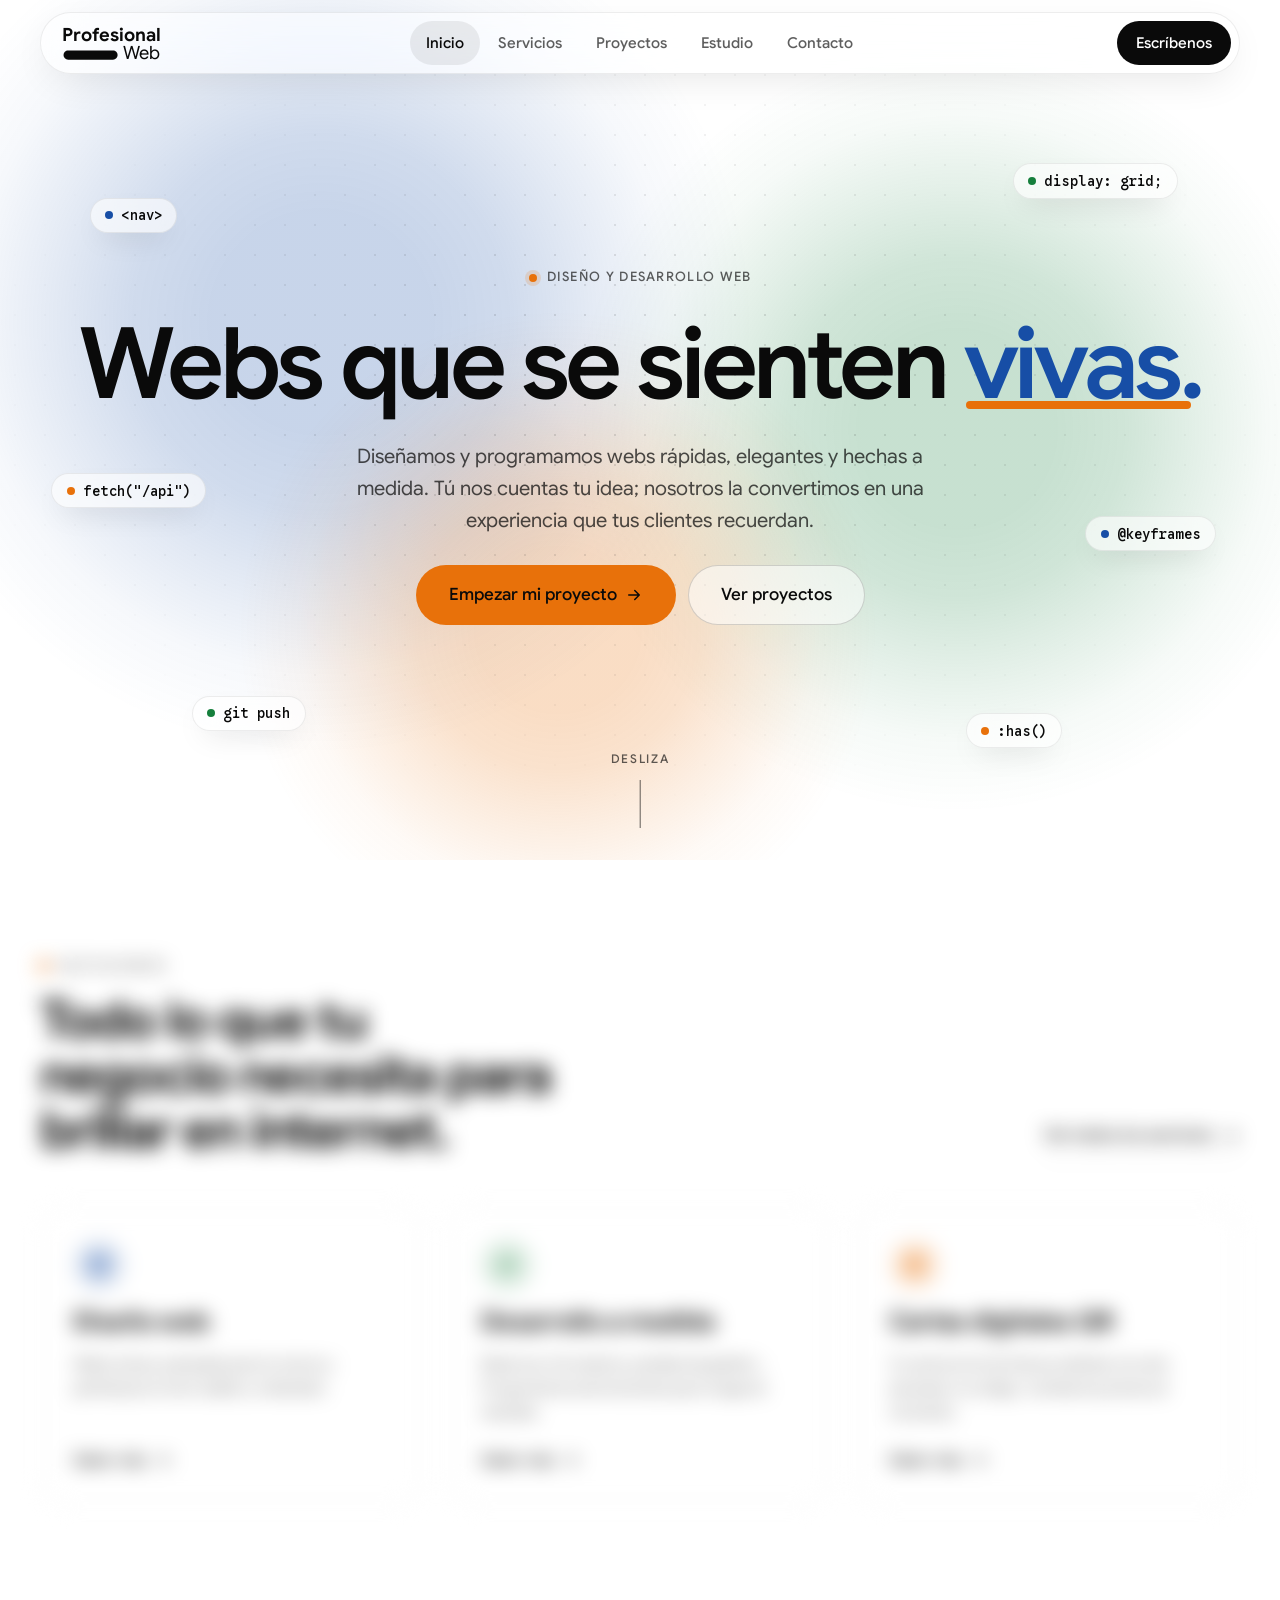
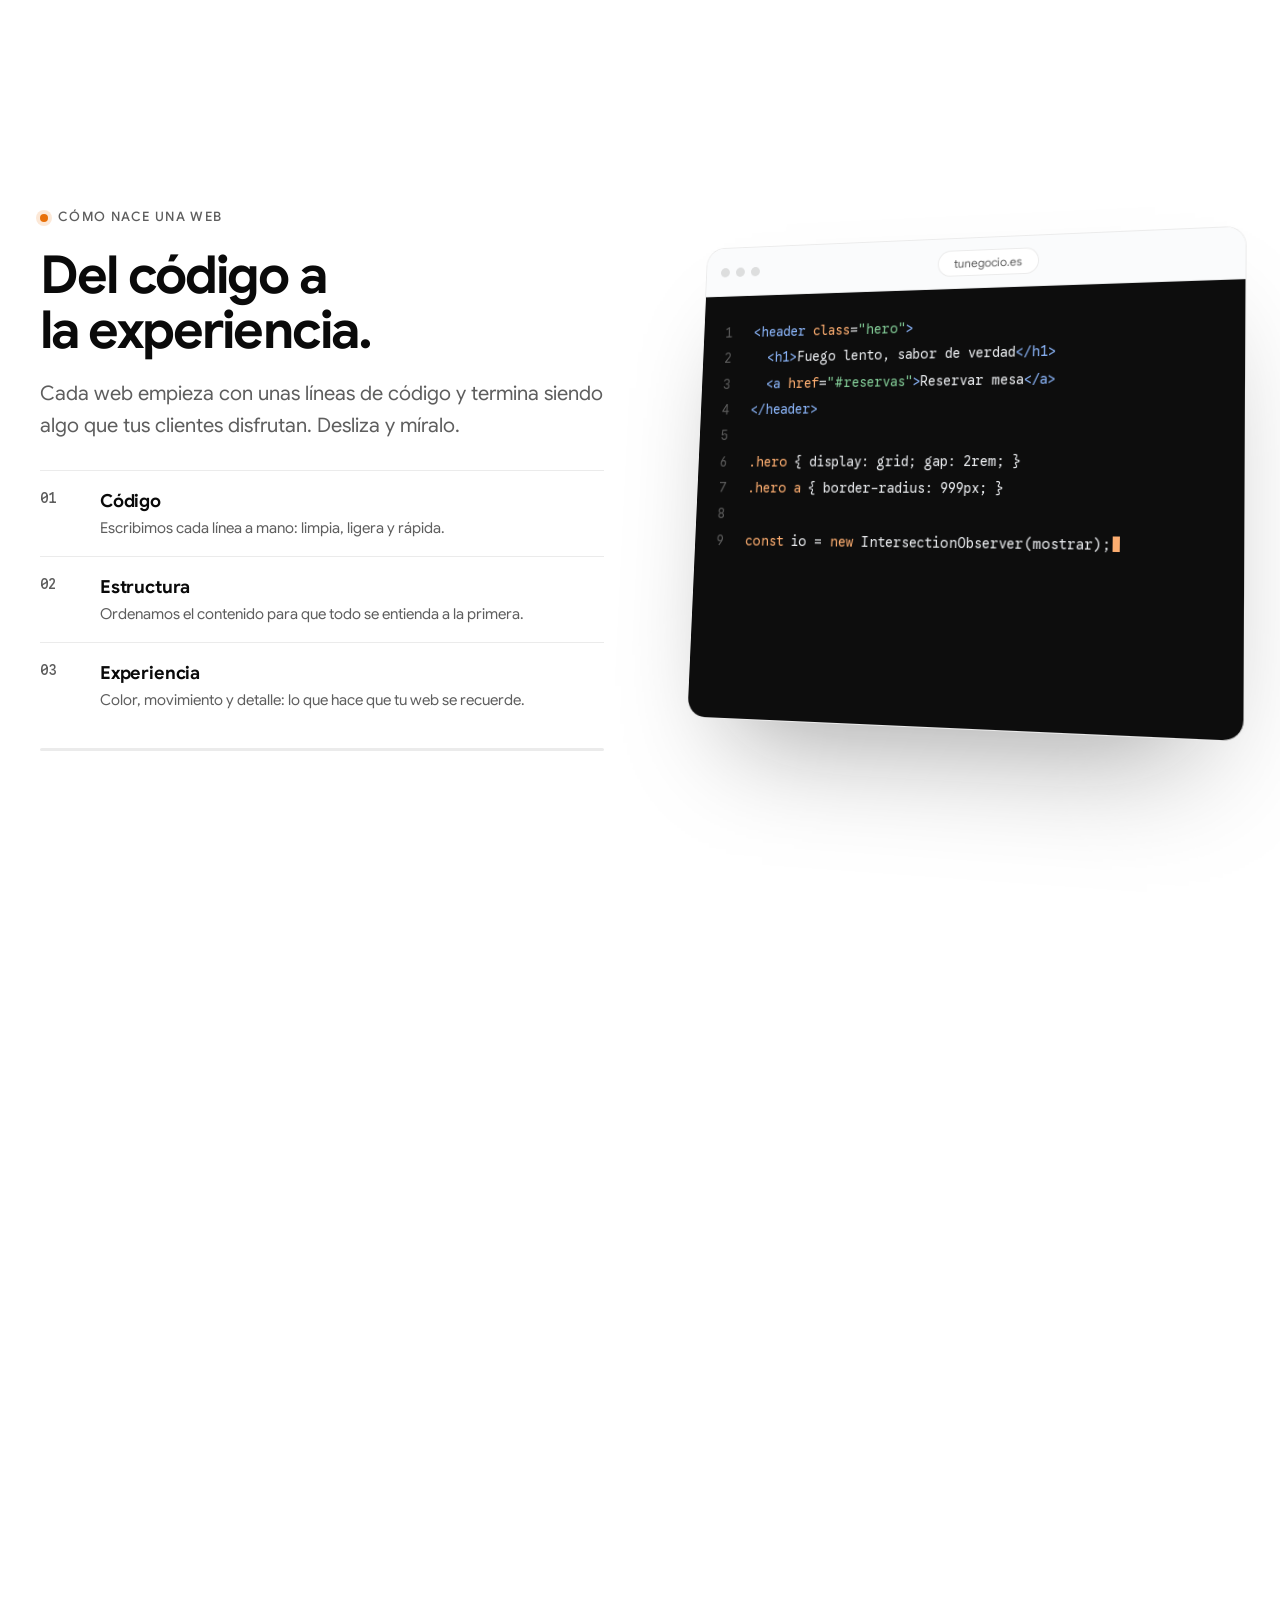
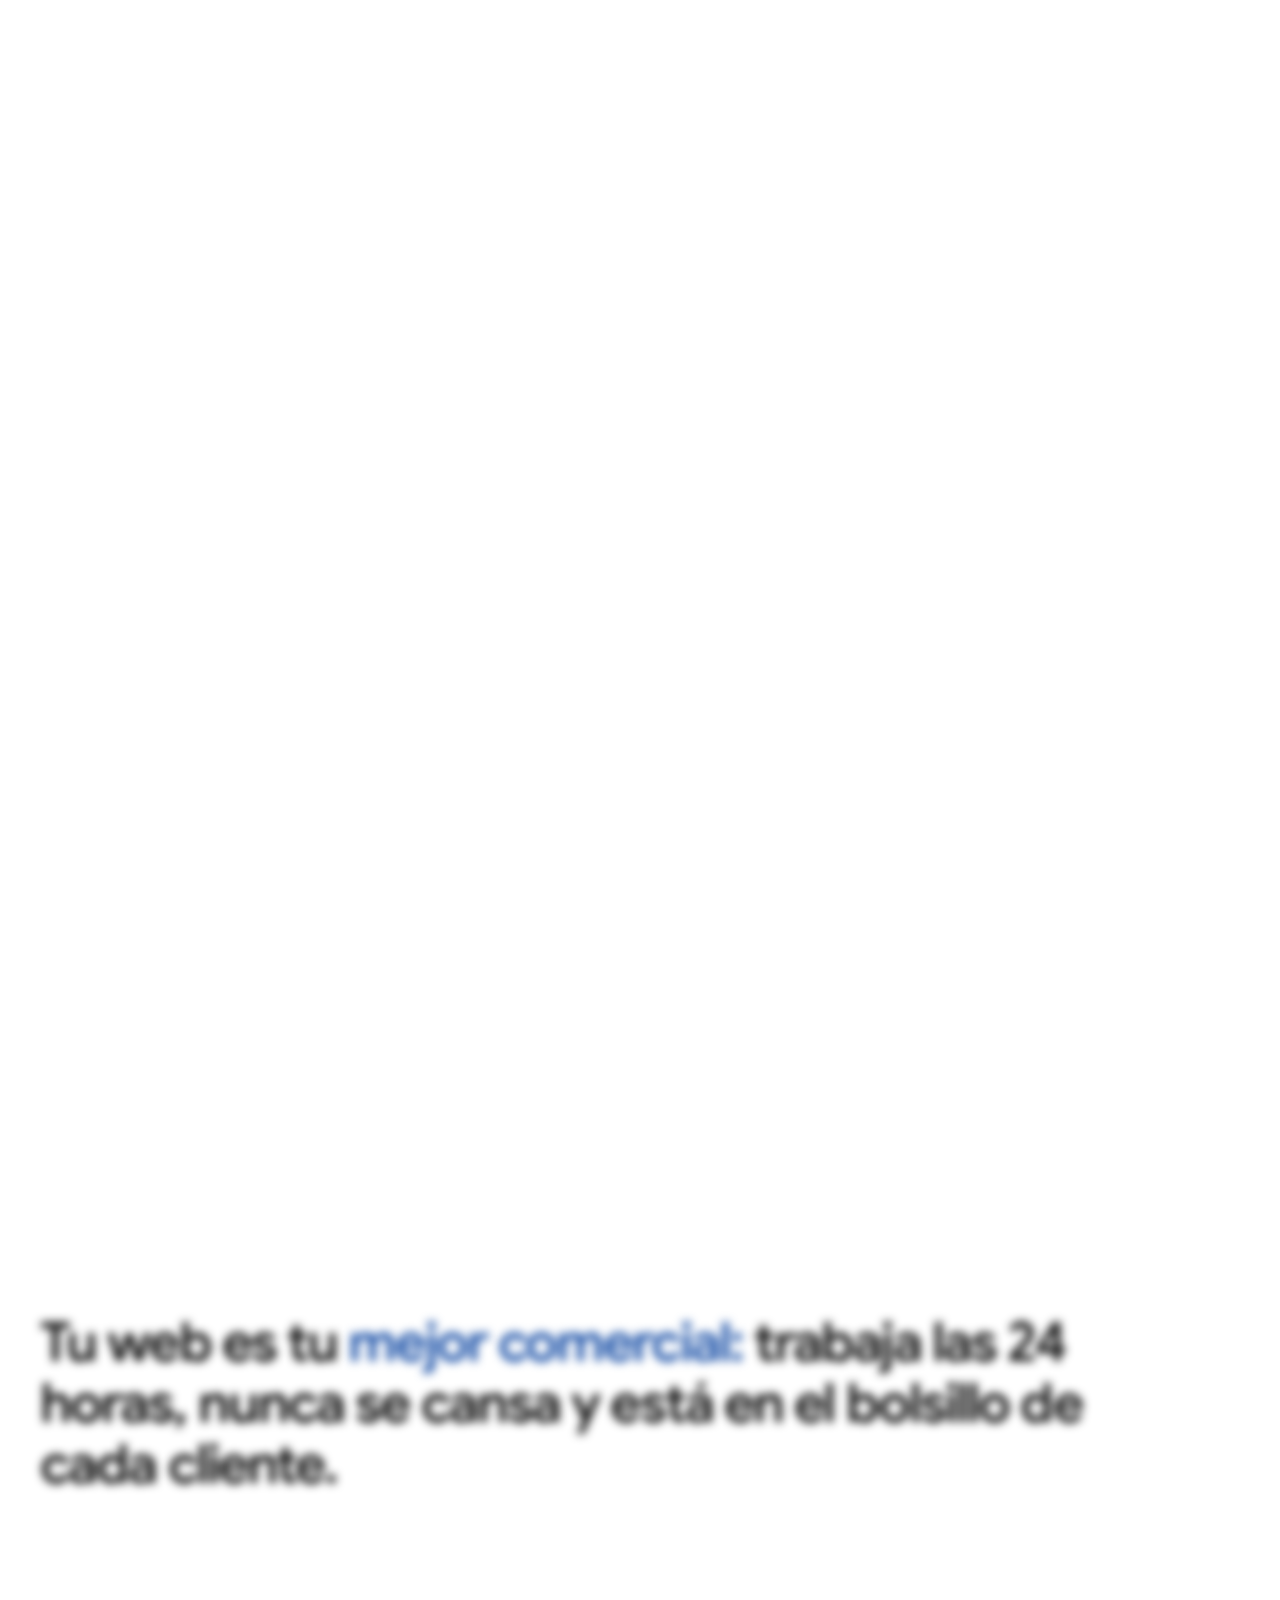
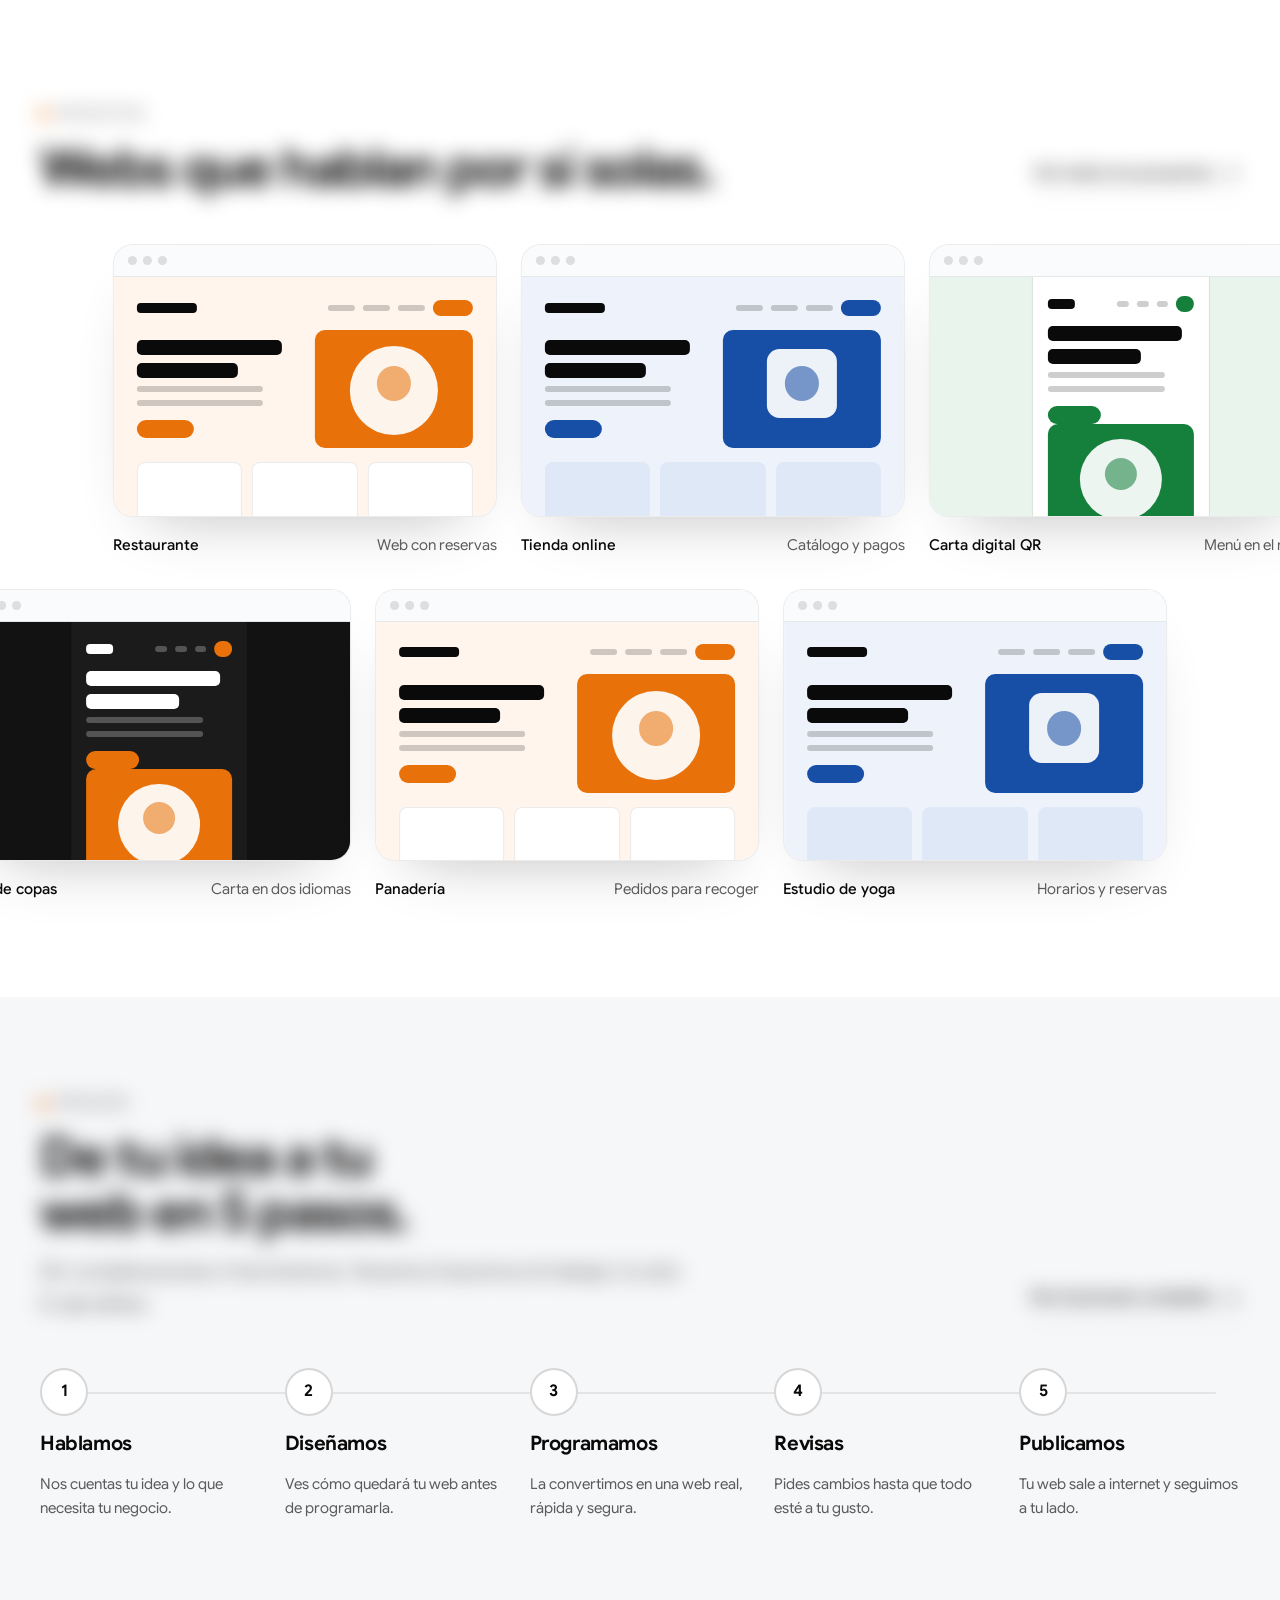
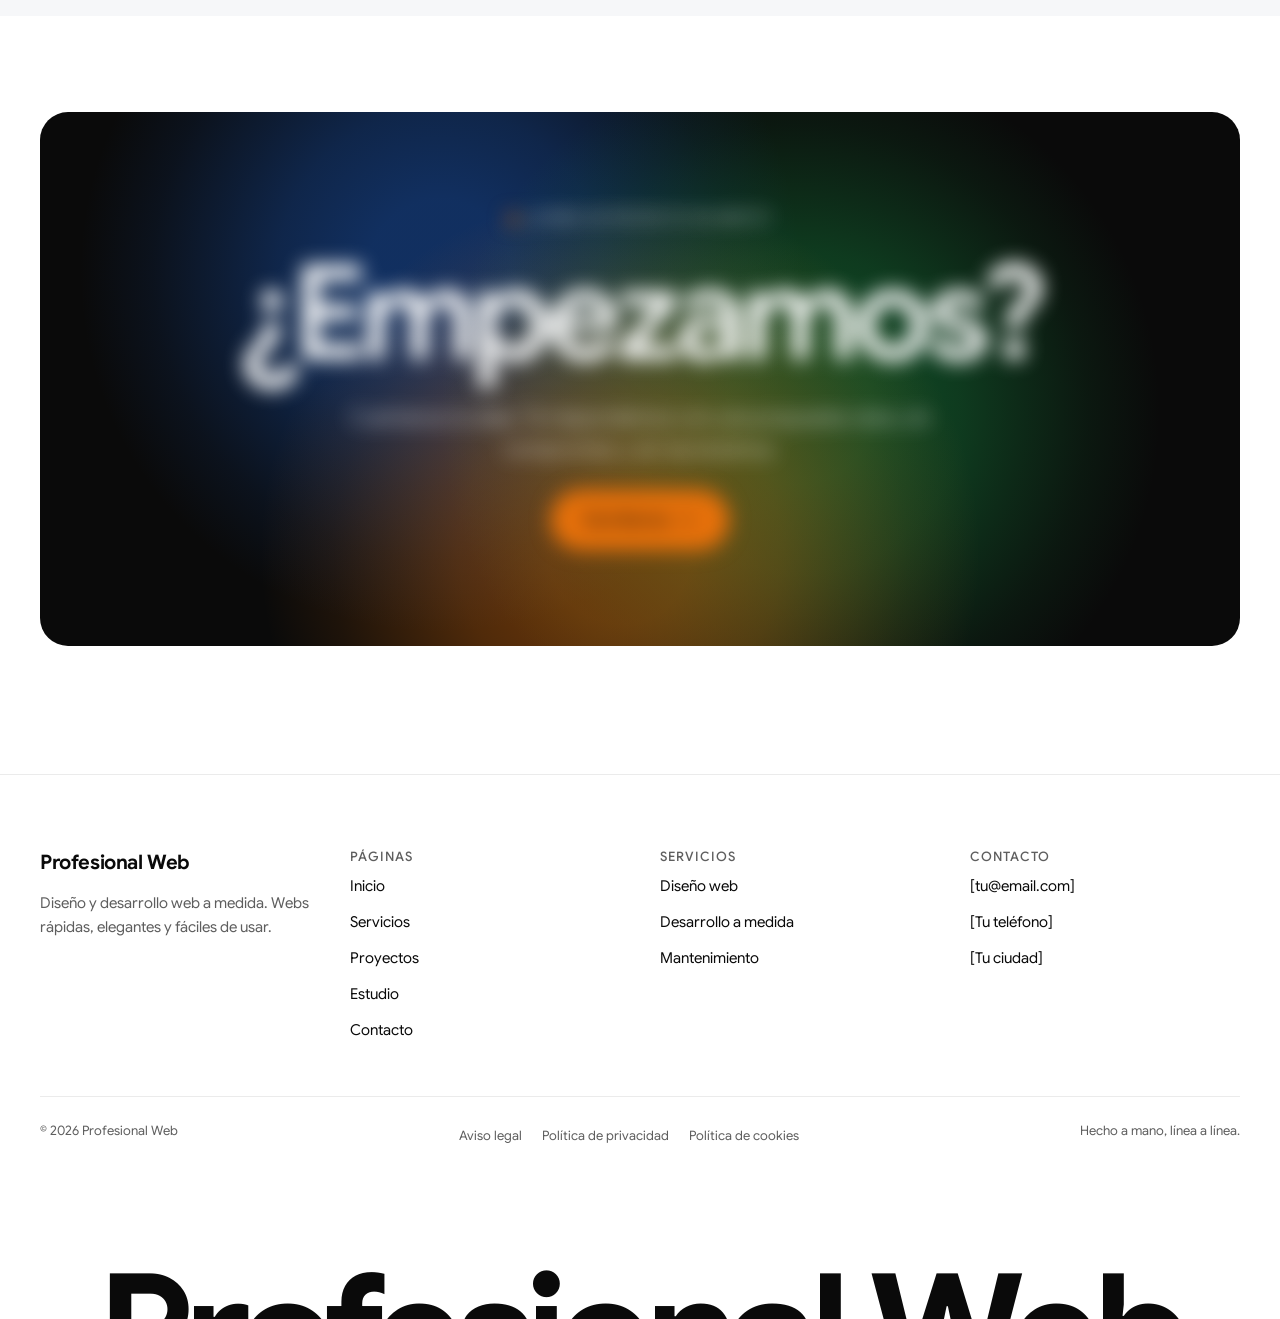
==== index.html @ 1090dea5 "Primer commit: subiendo estructura existente" ====
<!doctype html>
<html lang="es">
<head>
<meta charset="utf-8">
<meta name="viewport" content="width=device-width, initial-scale=1">
<title>Profesional Web · Diseño y desarrollo web</title>
<meta name="description" content="Diseñamos y programamos webs rápidas, elegantes y hechas a medida.">
<meta name="theme-color" content="#ffffff">
<link rel="icon" href="favicon.ico" sizes="any">
<link rel="icon" href="assets/img/favicon-32.png" type="image/png" sizes="32x32">
<link rel="apple-touch-icon" href="assets/img/apple-touch-icon.png">
<link rel="preload" href="assets/fonts/google-sans-latin.woff2" as="font" type="font/woff2" crossorigin>
<script>/* La animación de entrada solo sale la primera vez por visita */try{if(sessionStorage.getItem("pw-intro"))document.documentElement.className+=" no-intro";else sessionStorage.setItem("pw-intro","1")}catch(e){}</script>
<link rel="stylesheet" href="css/styles.css?v=1">
<script src="js/main.js?v=1" defer></script>
</head>
<body>
<div class="pw" style="--intro: 1.05s">
<a class="skip-link" href="#contenido">Saltar al contenido</a>
<div class="progress" aria-hidden="true"></div>
<div class="cursor" aria-hidden="true"></div>
<div class="cursor-lens" aria-hidden="true"></div>
<svg class="pw-filters" width="0" height="0" aria-hidden="true" focusable="false"><filter id="pw-lens-48" x="0" y="0" width="100%" height="100%" color-interpolation-filters="sRGB"><feImage href="assets/img/lens-map.png" x="0" y="0" width="48" height="48" preserveAspectRatio="none" result="map"></feImage><feDisplacementMap in="SourceGraphic" in2="map" scale="-8" xChannelSelector="R" yChannelSelector="G" result="disp"></feDisplacementMap><feGaussianBlur in="disp" stdDeviation="0.9" result="soft"></feGaussianBlur><feImage href="assets/img/lens-rim.png" x="0" y="0" width="48" height="48" preserveAspectRatio="none" result="rim"></feImage><feComposite in="soft" in2="rim" operator="in" result="softrim"></feComposite><feMerge><feMergeNode in="disp"></feMergeNode><feMergeNode in="softrim"></feMergeNode></feMerge></filter><filter id="pw-lens-88" x="0" y="0" width="100%" height="100%" color-interpolation-filters="sRGB"><feImage href="assets/img/lens-map.png" x="0" y="0" width="88" height="88" preserveAspectRatio="none" result="map"></feImage><feDisplacementMap in="SourceGraphic" in2="map" scale="-14" xChannelSelector="R" yChannelSelector="G" result="disp"></feDisplacementMap><feGaussianBlur in="disp" stdDeviation="1.2" result="soft"></feGaussianBlur><feImage href="assets/img/lens-rim.png" x="0" y="0" width="88" height="88" preserveAspectRatio="none" result="rim"></feImage><feComposite in="soft" in2="rim" operator="in" result="softrim"></feComposite><feMerge><feMergeNode in="disp"></feMergeNode><feMergeNode in="softrim"></feMergeNode></feMerge></filter></svg>

<div class="intro" aria-hidden="true">
<div class="intro-mark">
<img src="assets/img/icon-pw.png" alt="" width="76" height="76">
<div class="intro-bar"><i></i></div>
</div>
</div>


<div class="nav">
<div class="nav-in">
<a class="nav-logo" href="index.html"><svg viewBox="2800 1075 910 325" width="101" height="36" role="img" aria-label="Profesional Web"><g fill="currentColor"><text class="lw-b" x="2808.28" y="1216" font-family="Google Sans, sans-serif" font-weight="700" font-size="165">Profesional</text><text class="lw-r" x="3355.52" y="1382" font-family="Google Sans, sans-serif" font-weight="400" font-size="165">Web</text><path d="M2822 1346.5C2822 1323.58 2840.58 1305 2863.5 1305L3268.5 1305C3291.42 1305 3310 1323.58 3310 1346.5C3310 1369.42 3291.42 1388 3268.5 1388L2863.5 1388C2840.58 1388 2822 1369.42 2822 1346.5Z"></path></g></svg></a>
<nav aria-label="Principal">
<ul class="nav-links">
<li><a href="index.html" aria-current="page">Inicio</a></li>
<li><a href="servicios.html">Servicios</a></li>
<li><a href="proyectos.html">Proyectos</a></li>
<li><a href="estudio.html">Estudio</a></li>
<li><a href="contacto.html">Contacto</a></li>
</ul>
</nav>
<a class="btn btn-dark btn-sm nav-cta" href="contacto.html">Escríbenos</a>
<button class="nav-burger" type="button" aria-label="Abrir menú" aria-expanded="false" aria-controls="menu-movil"><span></span><span></span></button>
</div>
<nav class="nav-panel" id="menu-movil" aria-label="Menú" hidden>
<a href="index.html" aria-current="page">Inicio</a>
<a href="servicios.html">Servicios</a>
<a href="proyectos.html">Proyectos</a>
<a href="estudio.html">Estudio</a>
<a href="contacto.html">Contacto</a>
<a class="btn btn-primary" href="contacto.html">Escríbenos</a>
</nav>

</div>

<main id="contenido">

<header class="hero">
<div class="orbs" aria-hidden="true">
<div class="orb" style="--x: 4%; --y: 6%; --sz: 540px; --z: -90; --c: var(--blue); --t: 16s"><i></i></div>
<div class="orb" style="--x: 56%; --y: 22%; --sz: 480px; --z: 130; --c: var(--green); --t: 19s"><i></i></div>
<div class="orb" style="--x: 28%; --y: 50%; --sz: 400px; --z: -150; --c: var(--orange); --t: 13s"><i></i></div>
</div>
<div class="grid-bg" aria-hidden="true"></div>
<div class="grid-glow" aria-hidden="true"></div>
<div aria-hidden="true">
<span class="chip" style="top: 23%; left: 7%; --z: 50; --i: 0; --c: var(--blue)">&lt;nav&gt;</span>
<span class="chip" style="top: 19%; right: 8%; --z: -70; --i: 1; --c: var(--green)">display: grid;</span>
<span class="chip" style="top: 55%; left: 4%; --z: 90; --i: 2; --c: var(--orange)">fetch("/api")</span>
<span class="chip" style="top: 60%; right: 5%; --z: -45; --i: 3; --c: var(--blue)">@keyframes</span>
<span class="chip" style="bottom: 15%; left: 15%; --z: 65; --i: 4; --c: var(--green)">git push</span>
<span class="chip" style="bottom: 13%; right: 17%; --z: -95; --i: 5; --c: var(--orange)">:has()</span>
</div>
<div class="wrap hero-in">
<p class="eyebrow fade-in" style="--i: 0">Diseño y desarrollo web</p>
<h1 class="display"><span class="w" style="--i: 1">Webs</span> <span class="w" style="--i: 2">que</span> <span class="w" style="--i: 3">se</span> <span class="w" style="--i: 4">sienten</span> <span class="w w-accent" style="--i: 5">vivas.</span></h1>
<p class="lead fade-in" style="--i: 7">Diseñamos y programamos webs rápidas, elegantes y hechas a medida. Tú nos cuentas tu idea; nosotros la convertimos en una experiencia que tus clientes recuerdan.</p>
<div class="actions fade-in" style="--i: 9">
<a class="btn btn-primary btn-lg" href="contacto.html">Empezar mi proyecto <svg viewBox="0 0 24 24" fill="none" stroke="currentColor" stroke-width="2" stroke-linecap="round" stroke-linejoin="round" aria-hidden="true"><path d="M5 12h14M13 6l6 6-6 6"></path></svg></a>
<a class="btn btn-ghost btn-lg" href="proyectos.html">Ver proyectos</a>
</div>
</div>
<div class="scroll-cue" aria-hidden="true"><span>Desliza</span><i></i></div>
</header>

<section class="sec" aria-labelledby="t-serv">
<div class="wrap">
<div class="sec-head" data-fx="in">
<div class="sec-head-txt rv">
<p class="eyebrow">Qué hacemos</p>
<h2 class="h2" id="t-serv">Todo lo que tu negocio necesita para brillar en internet.</h2>
</div>
<a class="link-arrow rv" style="--d: 1" href="servicios.html">Ver todos los servicios <svg viewBox="0 0 24 24" fill="none" stroke="currentColor" stroke-width="2" stroke-linecap="round" stroke-linejoin="round" aria-hidden="true"><path d="M5 12h14M13 6l6 6-6 6"></path></svg></a>
</div>
<div class="cards3" data-fx="in">
<div class="rv" style="--d: 0">
<a class="tcard" href="servicios.html" style="--acc: var(--blue)" data-tilt>
<span class="ico"><svg viewBox="0 0 24 24" fill="none" stroke="currentColor" stroke-width="2" stroke-linecap="round" stroke-linejoin="round" aria-hidden="true"><rect x="3" y="4" width="18" height="13" rx="2"></rect><path d="M3 9h18M8 21h8M12 17v4"></path></svg></span>
<h3 class="h3">Diseño web</h3>
<p>Webs únicas, pensadas para tu marca y perfectas en móvil, tablet y ordenador.</p>
<span class="more">Saber más <svg viewBox="0 0 24 24" fill="none" stroke="currentColor" stroke-width="2" stroke-linecap="round" stroke-linejoin="round" aria-hidden="true"><path d="M5 12h14M13 6l6 6-6 6"></path></svg></span>
</a>
</div>
<div class="rv" style="--d: 1">
<a class="tcard" href="servicios.html" style="--acc: var(--green)" data-tilt>
<span class="ico"><svg viewBox="0 0 24 24" fill="none" stroke="currentColor" stroke-width="2" stroke-linecap="round" stroke-linejoin="round" aria-hidden="true"><path d="m8 8-4 4 4 4M16 8l4 4-4 4M14 5l-4 14"></path></svg></span>
<h3 class="h3">Desarrollo a medida</h3>
<p>Reservas, formularios, paneles de gestión… Programamos las funciones que tu negocio necesita.</p>
<span class="more">Saber más <svg viewBox="0 0 24 24" fill="none" stroke="currentColor" stroke-width="2" stroke-linecap="round" stroke-linejoin="round" aria-hidden="true"><path d="M5 12h14M13 6l6 6-6 6"></path></svg></span>
</a>
</div>
<div class="rv" style="--d: 2">
<a class="tcard" href="servicios.html" style="--acc: var(--orange)" data-tilt>
<span class="ico"><svg viewBox="0 0 24 24" fill="none" stroke="currentColor" stroke-width="2" stroke-linecap="round" stroke-linejoin="round" aria-hidden="true"><rect x="3" y="3" width="7" height="7" rx="1"></rect><rect x="14" y="3" width="7" height="7" rx="1"></rect><rect x="3" y="14" width="7" height="7" rx="1"></rect><path d="M14 14h3v3M21 14v.01M14 21h7v-4"></path></svg></span>
<h3 class="h3">Cartas digitales QR</h3>
<p>Tu carta en el móvil de tus clientes con solo escanear un código. Cambia los precios al momento.</p>
<span class="more">Saber más <svg viewBox="0 0 24 24" fill="none" stroke="currentColor" stroke-width="2" stroke-linecap="round" stroke-linejoin="round" aria-hidden="true"><path d="M5 12h14M13 6l6 6-6 6"></path></svg></span>
</a>
</div>
</div>
</div>
</section>

<section class="evo-sec" aria-labelledby="t-evo">
<div class="evo-track" data-fx="track">
<div class="evo-stage">
<div class="wrap evo-grid">
<div class="evo-copy">
<p class="eyebrow">Cómo nace una web</p>
<h2 class="h2" id="t-evo">Del código a la experiencia.</h2>
<p class="lead">Cada web empieza con unas líneas de código y termina siendo algo que tus clientes disfrutan. Desliza y míralo.</p>
<ol class="evo-steps">
<li class="st st-1"><span class="st-n">01</span><span><strong>Código</strong><span>Escribimos cada línea a mano: limpia, ligera y rápida.</span></span></li>
<li class="st st-2"><span class="st-n">02</span><span><strong>Estructura</strong><span>Ordenamos el contenido para que todo se entienda a la primera.</span></span></li>
<li class="st st-3"><span class="st-n">03</span><span><strong>Experiencia</strong><span>Color, movimiento y detalle: lo que hace que tu web se recuerde.</span></span></li>
</ol>
<div class="evo-bar" aria-hidden="true"><i></i></div>
</div>
<div class="evo-win" aria-hidden="true">
<div class="win-top"><i></i><i></i><i></i><span class="win-url">tunegocio.es</span></div>
<div class="win-body">
<div class="ly ly-code">
<div class="cl" style="--l: 0"><span class="t-k">&lt;header</span> <span class="t-a">class</span>=<span class="t-s">"hero"</span><span class="t-k">&gt;</span></div>
<div class="cl" style="--l: 1"><span class="ind"></span><span class="t-k">&lt;h1&gt;</span>Fuego lento, sabor de verdad<span class="t-k">&lt;/h1&gt;</span></div>
<div class="cl" style="--l: 2"><span class="ind"></span><span class="t-k">&lt;a</span> <span class="t-a">href</span>=<span class="t-s">"#reservas"</span><span class="t-k">&gt;</span>Reservar mesa<span class="t-k">&lt;/a&gt;</span></div>
<div class="cl" style="--l: 3"><span class="t-k">&lt;/header&gt;</span></div>
<div class="cl" style="--l: 4"></div>
<div class="cl" style="--l: 5"><span class="t-a">.hero</span> { display: grid; gap: 2rem; }</div>
<div class="cl" style="--l: 6"><span class="t-a">.hero a</span> { border-radius: 999px; }</div>
<div class="cl" style="--l: 7"></div>
<div class="cl" style="--l: 8"><span class="t-a">const</span> io = <span class="t-a">new</span> IntersectionObserver(mostrar);</div>
</div>
<div class="ly ly-wire">
<div class="w-row" style="height: 34px"><div class="wb" style="--b: 0; width: 24%">logo</div><div class="wb" style="--b: 1; width: 40%; margin-left: auto">menú</div></div>
<div class="w-row" style="flex: 1"><div class="wb" style="--b: 2; flex: 1.1">título y botón</div><div class="wb" style="--b: 3; flex: 1">imagen</div></div>
<div class="w-row" style="height: 96px"><div class="wb" style="--b: 4; flex: 1">tarjeta</div><div class="wb" style="--b: 5; flex: 1">tarjeta</div><div class="wb" style="--b: 6; flex: 1">tarjeta</div></div>
</div>
<div class="ly ly-site">
<div class="sx sx-nav" style="--k: 0"><b>Casa Lumbre</b><span>Carta</span><span>Reservas</span><span>Contacto</span><em>Reservar</em></div>
<div class="sx-hero">
<div class="sx-txt">
<span class="sx sx-eb" style="--k: 1">Cocina de brasa</span>
<span class="sx sx-h" style="--k: 2">Fuego lento, sabor de verdad.</span>
<span class="sx sx-p" style="--k: 3">Producto de temporada cocinado a la brasa, sin prisas.</span>
<span class="sx sx-btn" style="--k: 4">Reservar mesa</span>
</div>
<div class="sx sx-img" style="--k: 3"><i></i><i></i><i></i></div>
</div>
<div class="sx-cards">
<div class="sx sx-card" style="--k: 5"><i style="background: var(--orange)"></i>La carta</div>
<div class="sx sx-card" style="--k: 6"><i style="background: var(--green)"></i>Reservas</div>
<div class="sx sx-card" style="--k: 7"><i style="background: var(--blue)"></i>Cómo llegar</div>
</div>
</div>
</div>
</div>
</div>
</div>
</div>
</section>

<section class="stmt" aria-label="Nuestra idea">
<div class="wrap">
<p class="stmt-text" data-fx="fill" style="--n: 21"><span style="--w: 0">Tu</span> <span style="--w: 1">web</span> <span style="--w: 2">es</span> <span style="--w: 3">tu</span> <span class="hl" style="--w: 4">mejor</span> <span class="hl" style="--w: 5">comercial:</span> <span style="--w: 6">trabaja</span> <span style="--w: 7">las</span> <span style="--w: 8">24</span> <span style="--w: 9">horas,</span> <span style="--w: 10">nunca</span> <span style="--w: 11">se</span> <span style="--w: 12">cansa</span> <span style="--w: 13">y</span> <span style="--w: 14">está</span> <span style="--w: 15">en</span> <span style="--w: 16">el</span> <span style="--w: 17">bolsillo</span> <span style="--w: 18">de</span> <span style="--w: 19">cada</span> <span style="--w: 20">cliente.</span></p>
</div>
</section>

<section class="sec" aria-labelledby="t-pj" style="overflow: clip">
<div class="wrap">
<div class="sec-head" data-fx="in">
<div class="sec-head-txt rv">
<p class="eyebrow">Proyectos</p>
<h2 class="h2" id="t-pj">Webs que hablan por sí solas.</h2>
</div>
<a class="link-arrow rv" style="--d: 1" href="proyectos.html">Ver todos los proyectos <svg viewBox="0 0 24 24" fill="none" stroke="currentColor" stroke-width="2" stroke-linecap="round" stroke-linejoin="round" aria-hidden="true"><path d="M5 12h14M13 6l6 6-6 6"></path></svg></a>
</div>
</div>
<div class="strip" data-fx="par">
<div class="strip-row" style="--dir: 1">

<a class="mock-card" href="proyectos.html">
<div class="mock v1" aria-hidden="true">
<div class="mock-bar"><i></i><i></i><i></i></div>
<div class="mock-screen"><div class="mock-in">
<div class="m-nav"><b></b><span></span><span></span><span></span><em></em></div>
<div class="m-hero"><div class="m-txt"><b></b><b></b><span></span><span></span><em></em></div><div class="m-img"></div></div>
<div class="m-grid"><i></i><i></i><i></i><i></i><i></i><i></i></div>
<div class="m-band"></div>
<div class="m-grid"><i></i><i></i><i></i></div>
</div></div>
</div>
<div class="mock-cap"><span>Restaurante</span><span>Web con reservas</span></div>
</a>

<a class="mock-card" href="proyectos.html">
<div class="mock v2" aria-hidden="true">
<div class="mock-bar"><i></i><i></i><i></i></div>
<div class="mock-screen"><div class="mock-in">
<div class="m-nav"><b></b><span></span><span></span><span></span><em></em></div>
<div class="m-hero"><div class="m-txt"><b></b><b></b><span></span><span></span><em></em></div><div class="m-img"></div></div>
<div class="m-grid"><i></i><i></i><i></i><i></i><i></i><i></i></div>
<div class="m-band"></div>
<div class="m-grid"><i></i><i></i><i></i></div>
</div></div>
</div>
<div class="mock-cap"><span>Tienda online</span><span>Catálogo y pagos</span></div>
</a>

<a class="mock-card" href="proyectos.html">
<div class="mock v3" aria-hidden="true">
<div class="mock-bar"><i></i><i></i><i></i></div>
<div class="mock-screen"><div class="mock-in">
<div class="m-nav"><b></b><span></span><span></span><span></span><em></em></div>
<div class="m-hero"><div class="m-txt"><b></b><b></b><span></span><span></span><em></em></div><div class="m-img"></div></div>
<div class="m-grid"><i></i><i></i><i></i><i></i><i></i><i></i></div>
<div class="m-band"></div>
<div class="m-grid"><i></i><i></i><i></i></div>
</div></div>
</div>
<div class="mock-cap"><span>Carta digital QR</span><span>Menú en el móvil</span></div>
</a>

<a class="mock-card" href="proyectos.html">
<div class="mock v4" aria-hidden="true">
<div class="mock-bar"><i></i><i></i><i></i></div>
<div class="mock-screen"><div class="mock-in">
<div class="m-nav"><b></b><span></span><span></span><span></span><em></em></div>
<div class="m-hero"><div class="m-txt"><b></b><b></b><span></span><span></span><em></em></div><div class="m-img"></div></div>
<div class="m-grid"><i></i><i></i><i></i><i></i><i></i><i></i></div>
<div class="m-band"></div>
<div class="m-grid"><i></i><i></i><i></i></div>
</div></div>
</div>
<div class="mock-cap"><span>Portfolio</span><span>Galería animada</span></div>
</a>

</div>
<div class="strip-row" style="--dir: -1">

<a class="mock-card" href="proyectos.html">
<div class="mock v5" aria-hidden="true">
<div class="mock-bar"><i></i><i></i><i></i></div>
<div class="mock-screen"><div class="mock-in">
<div class="m-nav"><b></b><span></span><span></span><span></span><em></em></div>
<div class="m-hero"><div class="m-txt"><b></b><b></b><span></span><span></span><em></em></div><div class="m-img"></div></div>
<div class="m-grid"><i></i><i></i><i></i><i></i><i></i><i></i></div>
<div class="m-band"></div>
<div class="m-grid"><i></i><i></i><i></i></div>
</div></div>
</div>
<div class="mock-cap"><span>Clínica</span><span>Cita previa online</span></div>
</a>

<a class="mock-card" href="proyectos.html">
<div class="mock v6" aria-hidden="true">
<div class="mock-bar"><i></i><i></i><i></i></div>
<div class="mock-screen"><div class="mock-in">
<div class="m-nav"><b></b><span></span><span></span><span></span><em></em></div>
<div class="m-hero"><div class="m-txt"><b></b><b></b><span></span><span></span><em></em></div><div class="m-img"></div></div>
<div class="m-grid"><i></i><i></i><i></i><i></i><i></i><i></i></div>
<div class="m-band"></div>
<div class="m-grid"><i></i><i></i><i></i></div>
</div></div>
</div>
<div class="mock-cap"><span>Bar de copas</span><span>Carta en dos idiomas</span></div>
</a>

<a class="mock-card" href="proyectos.html">
<div class="mock v1" aria-hidden="true">
<div class="mock-bar"><i></i><i></i><i></i></div>
<div class="mock-screen"><div class="mock-in">
<div class="m-nav"><b></b><span></span><span></span><span></span><em></em></div>
<div class="m-hero"><div class="m-txt"><b></b><b></b><span></span><span></span><em></em></div><div class="m-img"></div></div>
<div class="m-grid"><i></i><i></i><i></i><i></i><i></i><i></i></div>
<div class="m-band"></div>
<div class="m-grid"><i></i><i></i><i></i></div>
</div></div>
</div>
<div class="mock-cap"><span>Panadería</span><span>Pedidos para recoger</span></div>
</a>

<a class="mock-card" href="proyectos.html">
<div class="mock v2" aria-hidden="true">
<div class="mock-bar"><i></i><i></i><i></i></div>
<div class="mock-screen"><div class="mock-in">
<div class="m-nav"><b></b><span></span><span></span><span></span><em></em></div>
<div class="m-hero"><div class="m-txt"><b></b><b></b><span></span><span></span><em></em></div><div class="m-img"></div></div>
<div class="m-grid"><i></i><i></i><i></i><i></i><i></i><i></i></div>
<div class="m-band"></div>
<div class="m-grid"><i></i><i></i><i></i></div>
</div></div>
</div>
<div class="mock-cap"><span>Estudio de yoga</span><span>Horarios y reservas</span></div>
</a>

</div>
</div>
</section>

<section class="sec bg-soft" aria-labelledby="t-proc">
<div class="wrap">
<div class="sec-head" data-fx="in">
<div class="sec-head-txt rv">
<p class="eyebrow">Proceso</p>
<h2 class="h2" id="t-proc">De tu idea a tu web en 5 pasos.</h2>
<p class="lead">Sin complicaciones ni tecnicismos. Nosotros hacemos el trabajo; tú solo lo apruebas.</p>
</div>
<a class="link-arrow rv" style="--d: 1" href="servicios.html">Ver el proceso completo <svg viewBox="0 0 24 24" fill="none" stroke="currentColor" stroke-width="2" stroke-linecap="round" stroke-linejoin="round" aria-hidden="true"><path d="M5 12h14M13 6l6 6-6 6"></path></svg></a>
</div>
<ol class="steps5" data-fx="fill" style="--n: 5">
<li class="s5" style="--w: 0; --acc: var(--blue)"><span class="dot">1</span><h3>Hablamos</h3><p>Nos cuentas tu idea y lo que necesita tu negocio.</p></li>
<li class="s5" style="--w: 1; --acc: var(--green)"><span class="dot">2</span><h3>Diseñamos</h3><p>Ves cómo quedará tu web antes de programarla.</p></li>
<li class="s5" style="--w: 2; --acc: var(--orange)"><span class="dot">3</span><h3>Programamos</h3><p>La convertimos en una web real, rápida y segura.</p></li>
<li class="s5" style="--w: 3; --acc: var(--blue)"><span class="dot">4</span><h3>Revisas</h3><p>Pides cambios hasta que todo esté a tu gusto.</p></li>
<li class="s5" style="--w: 4; --acc: var(--green)"><span class="dot">5</span><h3>Publicamos</h3><p>Tu web sale a internet y seguimos a tu lado.</p></li>
</ol>
</div>
</section>

<section class="sec" aria-labelledby="t-cta">
<div class="wrap">
<div class="cta" data-fx="in" data-glow>
<div class="cta-orbs" aria-hidden="true"><i></i><i></i><i></i></div>
<p class="eyebrow rv">¿Tienes un proyecto en mente?</p>
<h2 class="cta-title rv" style="--d: 1" id="t-cta">¿Empezamos?</h2>
<p class="lead rv" style="--d: 2">Cuéntanos tu idea. Te respondemos con una propuesta clara, sin compromiso y sin tecnicismos.</p>
<div class="rv" style="--d: 3">
<div class="magnet" data-magnet>
<a class="btn btn-primary btn-lg" href="contacto.html">Escríbenos <svg viewBox="0 0 24 24" fill="none" stroke="currentColor" stroke-width="2" stroke-linecap="round" stroke-linejoin="round" aria-hidden="true"><path d="M5 12h14M13 6l6 6-6 6"></path></svg></a>
</div>
</div>
</div>
</div>
</section>

</main>

<footer class="foot">
<div class="wrap foot-in">
<div class="foot-brand">
<strong>Profesional Web</strong>
<p class="body-sm">Diseño y desarrollo web a medida. Webs rápidas, elegantes y fáciles de usar.</p>
</div>
<div>
<p class="foot-h">Páginas</p>
<ul>
<li><a href="index.html">Inicio</a></li>
<li><a href="servicios.html">Servicios</a></li>
<li><a href="proyectos.html">Proyectos</a></li>
<li><a href="estudio.html">Estudio</a></li>
<li><a href="contacto.html">Contacto</a></li>
</ul>
</div>
<div>
<p class="foot-h">Servicios</p>
<ul>
<li><a href="servicios.html">Diseño web</a></li>
<li><a href="servicios.html">Desarrollo a medida</a></li>
<li><a href="servicios.html">Mantenimiento</a></li>
</ul>
</div>
<div>
<p class="foot-h">Contacto</p>
<ul>
<li><a href="contacto.html">[tu@email.com]</a></li>
<li><span>[Tu teléfono]</span></li>
<li><span>[Tu ciudad]</span></li>
</ul>
</div>
</div>
<div class="wrap foot-bottom"><span>© 2026 Profesional Web</span><nav class="foot-legal" aria-label="Textos legales"><a href="aviso-legal.html">Aviso legal</a><a href="privacidad.html">Política de privacidad</a><a href="cookies.html">Política de cookies</a></nav><span>Hecho a mano, línea a línea.</span></div>
<p class="foot-giant" data-fx="end" aria-hidden="true"><span>Profesional Web</span></p>
</footer>
</div>
</body>
</html>
---- css/styles.css ----
/* =========================================================
   Profesional Web · hoja de estilos
   1. Fuentes y base (este bloque)
   2. Estilos de la web (debajo, sección por sección)
   ========================================================= */

/* Fuentes alojadas en tu propio servidor (sin Google Fonts) */
@font-face{font-family:"Google Sans";src:url("../assets/fonts/google-sans-latin.woff2") format("woff2");font-weight:400 700;font-style:normal;font-display:swap}
@font-face{font-family:"Google Sans Code";src:url("../assets/fonts/google-sans-code-400.woff2") format("woff2");font-weight:400;font-style:normal;font-display:swap}
@font-face{font-family:"Google Sans Code";src:url("../assets/fonts/google-sans-code-500.woff2") format("woff2");font-weight:500;font-style:normal;font-display:swap}

html{scroll-behavior:smooth}
body{margin:0;background:#ffffff}
a{color:#0a0a0a}
a:hover{color:#174ea6}
[hidden]{display:none!important}
.form-error{margin:0;font-size:.875rem;line-height:1.5;color:#b3261e}
@media (prefers-reduced-motion:reduce){html{scroll-behavior:auto}}

/* Profesional Web · estilos compartidos
   Tema claro hecho con los colores, la tipografía, los radios y el espaciado
   del sistema de diseño Professional Web. */

.pw{
  --bg:#ffffff;--bg-soft:#f6f7f9;
  --ink:#0a0a0a;--ink-2:rgb(10 10 10 / .66);
  --line:rgb(10 10 10 / .08);--line-2:rgb(10 10 10 / .16);
  --blue:#174ea6;--blue-dark:#0b2f66;--green:#157f3c;--orange:#e8710a;
  --r-sm:.5rem;--r-md:.875rem;--r-lg:1.25rem;--r-xl:1.75rem;--r-pill:999px;
  --gutter:clamp(1rem,5vw,2.5rem);--max:75rem;--narrow:51rem;
  --ease:cubic-bezier(.22,1,.36,1);
  --font:"Google Sans","Google Sans Text","DM Sans",system-ui,-apple-system,"Segoe UI",Roboto,Arial,sans-serif;
  --mono:"Google Sans Code",ui-monospace,SFMono-Regular,Menlo,Consolas,monospace;
  position:relative;background:var(--bg);color:var(--ink);font-family:var(--font);
  font-size:1rem;line-height:1.6;overflow-x:clip;-webkit-font-smoothing:antialiased;
}
.pw *,.pw *::before,.pw *::after{box-sizing:border-box}
.pw ::selection{background:var(--blue);color:#fff}
.pw img{max-width:100%;display:block}
.pw p{margin:0}
.pw :focus-visible{outline:2px solid var(--orange);outline-offset:3px}
.wrap{width:min(100% - 2 * var(--gutter), var(--max));margin-inline:auto}
.wrap-narrow{width:min(100% - 2 * var(--gutter), var(--narrow));margin-inline:auto}
.sec{position:relative;padding-block:6rem}
.bg-soft{background:var(--bg-soft)}
.skip-link{position:fixed;left:1rem;top:-5rem;z-index:300;padding:.75rem 1.25rem;border-radius:var(--r-pill);background:var(--ink);color:#fff;text-decoration:none;font-weight:500;transition:top .2s}
.skip-link:focus{top:1rem;color:#fff}

/* ---------- Texto ---------- */
.eyebrow{display:inline-flex;align-items:center;gap:.625rem;font-size:.8125rem;font-weight:500;letter-spacing:.1em;text-transform:uppercase;color:var(--ink-2)}
.eyebrow::before{content:"";width:.5rem;height:.5rem;border-radius:50%;background:var(--orange);box-shadow:0 0 0 4px rgb(232 113 10 / .16)}
.display{margin:0;font-size:clamp(3rem,.9rem + 6.6vw,7.5rem);font-weight:600;line-height:.98;letter-spacing:-.045em;text-wrap:balance}
.page-title{margin:0;font-size:clamp(2.5rem,1.1rem + 4.8vw,5.75rem);font-weight:600;line-height:1;letter-spacing:-.042em;text-wrap:balance}
.h2{margin:0;font-size:clamp(2rem,1.2rem + 2.6vw,3.5rem);font-weight:700;line-height:1.05;letter-spacing:-.035em;text-wrap:balance}
.h3{margin:0;font-size:clamp(1.25rem,1.1rem + .6vw,1.625rem);font-weight:700;line-height:1.15;letter-spacing:-.02em}
.lead{font-size:clamp(1.0625rem,1rem + .4vw,1.25rem);line-height:1.6;color:var(--ink-2);max-width:40rem;text-wrap:pretty}
.body-sm{font-size:.9375rem;color:var(--ink-2);text-wrap:pretty}

/* Palabras que entran desenfocadas */
.w{display:inline-block;animation:wIn 1.1s var(--ease) backwards;animation-delay:calc(var(--intro,0s) + var(--i,0) * 90ms)}
@keyframes wIn{from{opacity:0;filter:blur(16px);transform:translateY(.35em)}}
.w-accent{position:relative;color:var(--blue)}
.w-accent::after{content:"";position:absolute;left:.02em;right:.1em;bottom:.04em;height:.08em;border-radius:99px;background:var(--orange);transform-origin:0 50%;animation:underline 1s var(--ease) backwards;animation-delay:calc(var(--intro,0s) + .75s)}
@keyframes underline{from{transform:scaleX(0)}}
.fade-in{animation:fadeUp 1s var(--ease) backwards;animation-delay:calc(var(--intro,0s) + var(--i,0) * 90ms)}
@keyframes fadeUp{from{opacity:0;transform:translateY(18px);filter:blur(6px)}}

/* ---------- Aparición con el scroll ---------- */
.rv{--q:clamp(0,calc(var(--p,1) * (1.5 + var(--d,0) * .18) - var(--d,0) * .18),1);opacity:var(--q);transform:translate3d(0,calc((1 - var(--q)) * 56px),0);filter:blur(calc((1 - var(--q)) * 10px));transition:opacity .35s linear,transform .6s var(--ease),filter .35s linear}

/* ---------- Botones ---------- */
.btn{--bx:0;--by:0;display:inline-flex;align-items:center;justify-content:center;gap:.5rem;min-height:3rem;padding:0 1.5rem;border-radius:var(--r-pill);border:1px solid transparent;font:500 .9375rem/1 var(--font);text-decoration:none;white-space:nowrap;cursor:pointer;transform:translate3d(calc(var(--bx) * 1px),calc(var(--by) * 1px),0);transition:transform .35s var(--ease),background-color .15s,color .15s,border-color .15s,box-shadow .25s}
.btn svg{width:1.125rem;height:1.125rem;flex:none;transition:transform .25s var(--ease)}
.btn:hover svg{transform:translateX(3px)}
.btn-primary{background:var(--orange);color:#0a0a0a}
.btn-primary:hover{color:#0a0a0a;box-shadow:0 14px 34px -10px rgb(232 113 10 / .6)}
.btn-dark{background:var(--ink);color:#fff}
.btn-dark:hover{color:#fff;background:#262626}
.btn-ghost{background:rgb(255 255 255 / .55);color:var(--ink);border-color:var(--line-2);-webkit-backdrop-filter:blur(10px);backdrop-filter:blur(10px)}
.btn-ghost:hover{color:var(--ink);border-color:var(--ink)}
.btn-sm{min-height:2.75rem;padding:0 1.125rem}
.btn-lg{min-height:3.75rem;padding:0 2rem;font-size:1.0625rem}
.actions{display:flex;flex-wrap:wrap;gap:.75rem;justify-content:center}
.magnet{display:inline-flex;padding:1.75rem;margin:-1.75rem}
.magnet .btn{--bx:var(--mbx,0);--by:var(--mby,0)}
.link-arrow{display:inline-flex;align-items:center;gap:.5rem;min-height:2.75rem;color:var(--ink);font-weight:500;text-decoration:none;border-bottom:1px solid var(--line-2);transition:border-color .2s}
.link-arrow svg{width:1.125rem;height:1.125rem;transition:transform .25s var(--ease)}
.link-arrow:hover{color:var(--ink);border-color:var(--ink)}
.link-arrow:hover svg{transform:translateX(4px)}

/* ---------- Barra de progreso y cursor ---------- */
.progress{position:fixed;left:0;top:0;z-index:160;will-change:transform;width:100%;height:3px;transform-origin:0 50%;transform:scaleX(var(--sp,0));background:linear-gradient(90deg,var(--blue),var(--green) 50%,var(--orange));pointer-events:none}
.cursor{position:fixed;left:0;top:0;z-index:150;will-change:transform;width:14px;height:14px;margin:-7px 0 0 -7px;border-radius:50%;background:#fff;mix-blend-mode:difference;pointer-events:none;opacity:0;display:grid;place-items:center;transform:translate3d(var(--px,-100px),var(--py,-100px),0);transition:transform .2s var(--ease),width .35s var(--ease),height .35s var(--ease),margin .35s var(--ease),opacity .3s,background-color .3s}
.cursor::after{content:"Ver";font:500 .875rem/1 var(--font);color:#fff;opacity:0;transition:opacity .2s}
.pw[data-pointer="1"] .cursor{opacity:1}
@media (hover:hover) and (pointer:fine){
.pw:has(a:hover,button:hover,label:hover) .cursor{width:48px;height:48px;margin:-24px 0 0 -24px}
.pw:has(.mock-card:hover) .cursor{width:88px;height:88px;margin:-44px 0 0 -44px;mix-blend-mode:normal;background:var(--ink)}
.pw:has(.mock-card:hover) .cursor::after{opacity:1}
}
@media (pointer:coarse){.cursor{display:none}}
/* Borde con refracción (estilo liquid glass, sin desenfoque) cuando el círculo crece */
.pw-filters{position:absolute;left:0;top:0;width:0;height:0;overflow:hidden;pointer-events:none}
.cursor-lens{position:fixed;left:0;top:0;z-index:151;width:14px;height:14px;margin:-7px 0 0 -7px;border-radius:50%;pointer-events:none;opacity:0;transform:translate3d(var(--px,-100px),var(--py,-100px),0);transition:transform .2s var(--ease),width .35s var(--ease),height .35s var(--ease),margin .35s var(--ease),opacity .15s}
@media (hover:hover) and (pointer:fine){
.pw:has(a:hover,button:hover,label:hover) .cursor-lens{width:48px;height:48px;margin:-24px 0 0 -24px;opacity:1;backdrop-filter:url(#pw-lens-48);transition:transform .2s var(--ease),width .35s var(--ease),height .35s var(--ease),margin .35s var(--ease),opacity .25s .3s}
.pw:has(.mock-card:hover) .cursor-lens{width:88px;height:88px;margin:-44px 0 0 -44px;backdrop-filter:url(#pw-lens-88)}
}
@media (pointer:coarse){.cursor-lens{display:none}}

/* ---------- Navegación ---------- */
.nav{position:fixed;left:0;right:0;top:.75rem;z-index:100;display:flex;flex-direction:column;align-items:center;gap:.5rem;padding-inline:var(--gutter);pointer-events:none}
.nav-in{pointer-events:auto;width:min(100%,var(--max));display:flex;align-items:center;justify-content:space-between;gap:1rem;min-height:3.75rem;padding:.5rem .5rem .5rem 1.25rem;border-radius:var(--r-pill);background:rgb(255 255 255 / .62);-webkit-backdrop-filter:blur(20px) saturate(1.8);backdrop-filter:blur(20px) saturate(1.8);border:1px solid rgb(10 10 10 / .07);box-shadow:0 12px 40px -12px rgb(10 10 10 / .12);transition:width .6s var(--ease),box-shadow .6s var(--ease),background-color .4s}
.pw[data-scrolled="1"] .nav-in{width:min(100%,64rem);background:rgb(255 255 255 / .74);box-shadow:0 18px 50px -14px rgb(10 10 10 / .2)}
.nav-logo{display:flex;align-items:center;min-height:2.75rem}
.nav-logo img,.nav-logo svg{height:36px;width:auto;display:block;overflow:visible}
.nav-logo,.nav-logo:hover{color:var(--ink)}
.nav-logo text{font-family:var(--font);font-size:165px}
.nav-logo .lw-b{font-weight:700}
.nav-logo .lw-r{font-weight:400}
.nav-links{display:flex;gap:.125rem;list-style:none;margin:0;padding:0}
.nav-links a{position:relative;display:inline-flex;align-items:center;min-height:2.75rem;padding:0 1rem;border-radius:var(--r-pill);color:var(--ink-2);font-size:.9375rem;font-weight:500;text-decoration:none;transition:color .15s,background-color .15s}
.nav-links a:hover{color:var(--ink);background:rgb(10 10 10 / .05)}
.nav-links a[aria-current="page"]{color:var(--ink);background:rgb(10 10 10 / .07)}
.nav-burger{display:none;align-items:center;justify-content:center;flex-direction:column;gap:6px;width:2.75rem;height:2.75rem;border-radius:50%;border:0;background:var(--ink);cursor:pointer}
.nav-burger span{display:block;width:16px;height:2px;border-radius:2px;background:#fff;transition:transform .35s var(--ease)}
.nav-burger[aria-expanded="true"] span:first-child{transform:translateY(4px) rotate(45deg)}
.nav-burger[aria-expanded="true"] span:last-child{transform:translateY(-4px) rotate(-45deg)}
.nav-panel{pointer-events:auto;width:min(100%,var(--max));display:flex;flex-direction:column;gap:.25rem;padding:.75rem;border-radius:var(--r-lg);background:rgb(255 255 255 / .86);-webkit-backdrop-filter:blur(24px) saturate(1.8);backdrop-filter:blur(24px) saturate(1.8);border:1px solid var(--line);box-shadow:0 30px 60px -20px rgb(10 10 10 / .25);animation:fadeUp .45s var(--ease) backwards}
.nav-panel a{display:flex;align-items:center;min-height:3rem;padding:0 1rem;border-radius:var(--r-sm);color:var(--ink);text-decoration:none;font-size:1.125rem;font-weight:500}
.nav-panel a:hover{background:rgb(10 10 10 / .05)}
.nav-panel .btn{margin-top:.5rem;justify-content:center;font-size:1rem}
@media (max-width:900px){.nav-links,.nav-cta{display:none}.nav-burger{display:inline-flex}}

/* ---------- Orbes de color desenfocados ---------- */
.orbs{position:absolute;inset:0;z-index:0;pointer-events:none}
.orb{position:absolute;left:var(--x,0);top:var(--y,0);width:var(--sz,420px);height:var(--sz,420px);transform:translate3d(calc((var(--mx,.5) - .5) * var(--z,60) * 1px),calc((var(--my,.5) - .5) * var(--z,60) * 1px),0);transition:transform 1.4s var(--ease)}
.orb i{display:block;width:160%;height:160%;margin:-30%;border-radius:50%;background:radial-gradient(closest-side,var(--c,var(--blue)) 25%,transparent);background:radial-gradient(closest-side,var(--c,var(--blue)) 25%,color-mix(in srgb,var(--c,var(--blue)) 84%,transparent) 44%,color-mix(in srgb,var(--c,var(--blue)) 50%,transparent) 62%,color-mix(in srgb,var(--c,var(--blue)) 16%,transparent) 81%,transparent);opacity:.24;animation:float var(--t,15s) ease-in-out infinite alternate}
@keyframes float{0%{translate:0 0;scale:1}50%{translate:40px -30px;scale:1.08}100%{translate:-30px 26px;scale:.94}}

/* ---------- Portada ---------- */
.intro{position:fixed;inset:0;z-index:200;display:grid;place-items:center;background:#fff;pointer-events:none;clip-path:inset(0 0 100% 0);animation:introOut 1.45s var(--ease) backwards}
@keyframes introOut{0%,55%{clip-path:inset(0 0 0 0)}100%{clip-path:inset(0 0 100% 0)}}
.intro-mark{display:flex;flex-direction:column;align-items:center;gap:1.25rem}
.intro-mark img{width:76px;height:76px;border-radius:18px;animation:introLogo 1.2s var(--ease) backwards}
@keyframes introLogo{from{opacity:0;scale:.6;filter:blur(10px)}}
.intro-bar{width:120px;height:2px;border-radius:2px;background:var(--line);overflow:hidden}
.intro-bar i{display:block;height:100%;background:var(--ink);transform-origin:0 50%;animation:introBar .8s var(--ease) .1s backwards}
@keyframes introBar{from{transform:scaleX(0)}}

.hero{position:relative;isolation:isolate;overflow:clip;min-height:860px;display:flex;align-items:center;padding:9rem 0 7rem}
.grid-bg,.grid-glow{position:absolute;inset:0;z-index:1;pointer-events:none;background-size:30px 30px}
.grid-bg{background-image:radial-gradient(circle,rgb(10 10 10 / .11) 1px,transparent 1.5px);-webkit-mask-image:radial-gradient(ellipse 70% 62% at 50% 46%,#000 25%,transparent 78%);mask-image:radial-gradient(ellipse 70% 62% at 50% 46%,#000 25%,transparent 78%)}
/* Puntos azules que siguen al ratón: un círculo pequeño que se desplaza
   (en vez de repintar toda la portada en cada movimiento) */
.grid-glow{inset:auto;left:0;top:0;width:480px;height:480px;will-change:transform;transform:translate3d(calc(var(--px,-999px) - 240px),calc(var(--py,-999px) - 240px),0);background-image:radial-gradient(circle,var(--blue) 1.5px,transparent 2px);background-position:calc(240px - var(--px,-999px)) calc(240px - var(--py,-999px));-webkit-mask-image:radial-gradient(closest-side,#000,transparent);mask-image:radial-gradient(closest-side,#000,transparent)}
.hero-in{--s:min(var(--sy,0),900);position:relative;z-index:2;display:flex;flex-direction:column;align-items:center;gap:1.75rem;text-align:center;transform:translate3d(0,calc(var(--s) * .2px),0) scale(calc(1 - var(--s) * .00012));opacity:clamp(0,calc(1 - var(--s) / 650),1);filter:blur(calc(var(--s) / 90 * 1px))}
.hero .lead{color:rgb(10 10 10 / .72);margin-inline:auto}
.chip{position:absolute;z-index:1;display:inline-flex;align-items:center;gap:.5rem;padding:.6rem .9rem;border-radius:var(--r-pill);background:rgb(255 255 255 / .62);border:1px solid rgb(10 10 10 / .07);-webkit-backdrop-filter:blur(12px);backdrop-filter:blur(12px);box-shadow:0 12px 30px -12px rgb(10 10 10 / .18);font:500 .875rem/1 var(--mono);color:var(--ink);white-space:nowrap;transform:translate3d(calc((var(--mx,.5) - .5) * var(--z,40) * 1px),calc((var(--my,.5) - .5) * var(--z,40) * 1px - var(--sy,0) * var(--z,40) * .006px),0);transition:transform 1.2s var(--ease);animation:chipIn 1s var(--ease) backwards,bob 7s ease-in-out infinite;animation-delay:calc(var(--intro,0s) + .55s + var(--i,0) * 90ms),calc(var(--i,0) * -1.1s)}
.chip::before{content:"";width:.5rem;height:.5rem;border-radius:50%;background:var(--c,var(--blue))}
@keyframes chipIn{from{opacity:0;scale:.7;filter:blur(8px)}}
@keyframes bob{50%{translate:0 -10px}}
.scroll-cue{position:absolute;left:50%;bottom:2rem;z-index:2;translate:-50% 0;display:flex;flex-direction:column;align-items:center;gap:.75rem;font-size:.75rem;font-weight:500;letter-spacing:.14em;text-transform:uppercase;color:var(--ink-2);opacity:clamp(0,calc(1 - var(--sy,0) / 200),1)}
.scroll-cue i{position:relative;width:1px;height:48px;background:var(--line-2);overflow:hidden}
.scroll-cue i::after{content:"";position:absolute;inset:0;background:var(--ink);animation:cue 2s var(--ease) infinite}
@keyframes cue{0%{transform:translateY(-100%)}60%,100%{transform:translateY(100%)}}
@media (max-width:1100px){.chip{display:none}}

/* ---------- Cabeceras de sección ---------- */
.sec-head{display:flex;flex-wrap:wrap;align-items:flex-end;justify-content:space-between;gap:1.5rem 3rem;margin-bottom:3rem}
.sec-head-txt{display:flex;flex-direction:column;gap:1rem;max-width:44rem}
.sec-head.center{flex-direction:column;align-items:center;text-align:center}
.sec-head.center .lead{margin-inline:auto}

/* ---------- Tarjetas con inclinación ---------- */
.cards3{display:grid;grid-template-columns:repeat(auto-fit,minmax(min(300px,100%),1fr));gap:1.5rem}
.tcard{--tx:0;--ty:0;--hx:50%;--hy:50%;position:relative;isolation:isolate;overflow:hidden;display:flex;flex-direction:column;gap:1rem;height:100%;padding:2rem;border-radius:var(--r-xl);background:#fff;border:1px solid var(--line);color:var(--ink);text-decoration:none;transform:perspective(900px) rotateX(calc(var(--ty) * -9deg)) rotateY(calc(var(--tx) * 11deg));transition:transform .6s var(--ease),border-color .25s,box-shadow .6s var(--ease)}
.tcard:hover{color:var(--ink);border-color:var(--line-2);box-shadow:0 34px 60px -34px rgb(10 10 10 / .3);transition:transform .15s linear,border-color .25s,box-shadow .6s var(--ease)}
.tcard::before{content:"";position:absolute;inset:0;z-index:-1;background:radial-gradient(380px circle at var(--hx) var(--hy),color-mix(in srgb,var(--acc,var(--blue)) 15%,transparent),transparent 70%);opacity:0;transition:opacity .35s}
.tcard:hover::before{opacity:1}
.tcard p{color:var(--ink-2);font-size:.9375rem}
.tcard .more{margin-top:auto;padding-top:.5rem;display:inline-flex;align-items:center;gap:.5rem;font-size:.9375rem;font-weight:500}
.tcard .more svg{width:1.125rem;height:1.125rem;transition:transform .25s var(--ease)}
.tcard:hover .more svg{transform:translateX(4px)}
.ico{flex:none;display:grid;place-items:center;width:3.25rem;height:3.25rem;border-radius:50%;background:rgb(10 10 10 / .05);background:color-mix(in srgb,var(--acc,var(--blue)) 14%,transparent);color:var(--acc,var(--blue))}
.ico svg{width:1.5rem;height:1.5rem}

/* ---------- Del código a la experiencia ---------- */
.evo-stage{padding-block:6rem}
.pw[data-live="1"] .evo-track{height:2800px}
.pw[data-live="1"] .evo-stage{position:sticky;top:0;min-height:100vh;display:flex;align-items:center;padding-block:5.5rem 2rem}
.evo-grid{display:grid;grid-template-columns:repeat(auto-fit,minmax(min(400px,100%),1fr));gap:3rem 4.5rem;align-items:center}
.evo-copy{display:flex;flex-direction:column;align-items:flex-start;gap:1.25rem}
.evo-steps{list-style:none;margin:.5rem 0 0;padding:0;width:100%;display:flex;flex-direction:column}
.st{display:grid;grid-template-columns:3rem 1fr;gap:.75rem;padding:1rem 0;border-top:1px solid var(--line);opacity:.4;transition:opacity .45s}
.st-n{font:500 .875rem/1.7 var(--mono);color:var(--ink-2)}
.st strong{display:block;font-size:1.125rem;font-weight:700;letter-spacing:-.01em}
.st span span{display:block;font-size:.9375rem;color:var(--ink-2)}
.evo-track[data-step="1"] .st-1,.evo-track[data-step="2"] .st-2,.evo-track[data-step="3"] .st-3,.pw:not([data-live="1"]) .st{opacity:1}
.evo-bar{width:100%;height:3px;border-radius:3px;background:var(--line);overflow:hidden}
.evo-bar i{display:block;height:100%;background:var(--ink);transform-origin:0 50%;transform:scaleX(var(--e,1))}
.evo-win{border-radius:var(--r-lg);background:#fff;border:1px solid var(--line);overflow:hidden;box-shadow:0 60px 110px -50px rgb(10 10 10 / .4);transform:perspective(1400px) rotateY(calc((1 - var(--e,1)) * -14deg)) rotateX(calc((1 - var(--e,1)) * 6deg));transition:transform .4s var(--ease)}
.win-top{display:flex;align-items:center;gap:7px;padding:12px 16px;border-bottom:1px solid var(--line);background:#fafbfc}
.win-top i{width:10px;height:10px;border-radius:50%;background:rgb(10 10 10 / .12)}
.win-url{margin-inline:auto;padding:3px 16px;border-radius:99px;background:#fff;border:1px solid var(--line);font-size:.75rem;color:var(--ink-2)}
.win-body{position:relative;height:440px;overflow:hidden}
.ly{position:absolute;inset:0}
.ly-code{--oa:clamp(0,calc((.46 - var(--e,1)) * 12),1);background:#0d0d0d;color:#e8eaed;padding:26px 24px;font:400 .875rem/1.95 var(--mono);counter-reset:ln;opacity:var(--oa);filter:blur(calc((1 - var(--oa)) * 8px));transform:scale(calc(.96 + var(--oa) * .04))}
.cl{white-space:pre;opacity:clamp(0,calc(var(--e,1) * 32 - var(--l,0)),1)}
.cl::before{counter-increment:ln;content:counter(ln);display:inline-block;width:2.25em;color:rgb(255 255 255 / .32)}
.cl:last-child::after{content:"";display:inline-block;width:.55em;height:1.1em;margin-left:2px;vertical-align:-.2em;background:#fcad70;animation:caret 1s steps(1) infinite}
@keyframes caret{50%{opacity:0}}
.t-k{color:#8ab4f8}.t-s{color:#81c995}.t-a{color:#fcad70}
.ind{display:inline-block;width:2ch}
.ly-wire{--ob:min(clamp(0,calc((var(--e,1) - .38) * 12),1),clamp(0,calc((.8 - var(--e,1)) * 12),1));display:flex;flex-direction:column;gap:14px;padding:22px;background:#f3f4f6;opacity:var(--ob)}
.w-row{display:flex;gap:14px}
.wb{--bq:clamp(0,calc((var(--e,1) - .38) * 66 - var(--b,0)),1);display:flex;align-items:flex-start;padding:8px 10px;border-radius:10px;border:1.5px dashed rgb(10 10 10 / .24);background:rgb(10 10 10 / .035);font:500 .6875rem/1 var(--mono);color:#555;opacity:var(--bq);transform:scale(calc(.9 + var(--bq) * .1))}
.ly-site{--oc:clamp(0,calc((var(--e,1) - .72) * 10),1);display:flex;flex-direction:column;gap:18px;padding:18px 24px 24px;background:#fff;opacity:var(--oc)}
.sx{--kq:clamp(0,calc((var(--e,1) - .72) * 44 - var(--k,0)),1);opacity:var(--kq);transform:translateY(calc((1 - var(--kq)) * 18px))}
.sx-nav{display:flex;align-items:center;gap:16px;font-size:.75rem;color:var(--ink-2)}
.sx-nav b{margin-right:auto;font-size:.9375rem;color:var(--ink);letter-spacing:-.02em}
.sx-nav em{font-style:normal;padding:6px 12px;border-radius:99px;background:var(--orange);color:#0a0a0a;font-weight:500}
.sx-hero{display:flex;gap:20px;align-items:center;flex:1}
.sx-txt{flex:1.1;display:flex;flex-direction:column;align-items:flex-start;gap:10px}
.sx-eb{font-size:.6875rem;font-weight:500;letter-spacing:.1em;text-transform:uppercase;color:#a14d04}
.sx-h{font-size:clamp(1.25rem,.8rem + 1.2vw,2rem);font-weight:700;line-height:1.02;letter-spacing:-.035em}
.sx-p{font-size:.8125rem;color:var(--ink-2);line-height:1.5}
.sx-btn{padding:9px 16px;border-radius:99px;background:var(--ink);color:#fff;font-size:.75rem;font-weight:500}
.sx-img{position:relative;flex:1;align-self:stretch;min-height:160px;border-radius:16px;background:var(--orange);overflow:hidden}
.sx-img i{position:absolute;border-radius:50%}
.sx-img i:nth-child(1){width:74%;aspect-ratio:1;left:13%;top:12%;background:#fff;box-shadow:0 20px 40px -10px rgb(0 0 0 / .3)}
.sx-img i:nth-child(2){width:44%;aspect-ratio:1;left:28%;top:27%;background:#f4e3cf}
.sx-img i:nth-child(3){width:16%;aspect-ratio:1;left:50%;top:40%;background:var(--green)}
.sx-cards{display:grid;grid-template-columns:repeat(3,minmax(0,1fr));gap:10px}
.sx-card{display:flex;align-items:center;gap:8px;padding:12px;border-radius:12px;border:1px solid var(--line);font-size:.75rem;font-weight:500}
.sx-card i{width:18px;height:18px;border-radius:50%;flex:none}
@media (max-width:900px){.pw[data-live="1"] .evo-track{height:auto}.pw[data-live="1"] .evo-stage{position:relative;min-height:0;padding-block:4rem}}

/* ---------- Frase que se rellena ---------- */
.stmt{padding-block:7rem}
.stmt-text{margin:0;max-width:66rem;font-size:clamp(1.75rem,1rem + 3vw,3.75rem);font-weight:600;line-height:1.12;letter-spacing:-.035em}
.stmt-text span{--o:clamp(0,calc(var(--p,1) * (var(--n,20) + 4) - var(--w,0)),1);opacity:max(.14,var(--o));filter:blur(calc((1 - var(--o)) * 5px));transition:opacity .3s linear,filter .3s linear}
.stmt-text .hl{color:var(--blue)}

/* ---------- Maquetas de webs ---------- */
.strip{display:flex;flex-direction:column;gap:2rem;margin-top:1rem}
.strip-row{display:flex;gap:1.5rem;width:max-content;margin-left:50%;translate:-50% 0;transform:translate3d(calc(var(--c,0) * var(--dir,1) * 320px),0,0);transition:transform .7s var(--ease)}
.mock-card{flex:none;width:clamp(280px,30vw,420px);display:flex;flex-direction:column;gap:1rem;color:var(--ink);text-decoration:none}
.mock-card:hover{color:var(--ink)}
.mock-card .mock{transition:transform .6s var(--ease),box-shadow .6s var(--ease)}
.mock-card:hover .mock{transform:translateY(-8px);box-shadow:0 50px 90px -40px rgb(10 10 10 / .45)}
.mock-cap{display:flex;justify-content:space-between;gap:1rem;font-size:.9375rem}
.mock-cap span:first-child{font-weight:500}
.mock-cap span:last-child{color:var(--ink-2)}
.mock{--a:var(--blue);--a2:#eef3fb;border-radius:var(--r-lg);background:#fff;border:1px solid var(--line);overflow:hidden;box-shadow:0 30px 60px -36px rgb(10 10 10 / .3)}
.mock-bar{display:flex;gap:6px;padding:11px 14px;border-bottom:1px solid var(--line);background:#fafbfc}
.mock-bar i{width:9px;height:9px;border-radius:50%;background:rgb(10 10 10 / .12)}
.mock-screen{aspect-ratio:16/10;overflow:hidden;background:var(--a2)}
.mock-in{display:flex;flex-direction:column;gap:14px;padding:6%;transition:transform 1.8s var(--ease)}
a:hover .mock-in,.pj-card:hover .mock-in{transform:translateY(-36%)}
.m-nav{display:flex;align-items:center;gap:8px}
.m-nav b{width:18%;height:10px;border-radius:4px;background:var(--ink)}
.m-nav span{width:8%;height:6px;border-radius:3px;background:rgb(10 10 10 / .2)}
.m-nav span:first-of-type{margin-left:auto}
.m-nav em{width:12%;height:16px;border-radius:99px;background:var(--a)}
.m-hero{display:flex;gap:6%;align-items:center}
.m-txt{flex:1;display:flex;flex-direction:column;gap:8px}
.m-txt b{height:15px;width:92%;border-radius:5px;background:var(--ink)}
.m-txt b+b{width:64%}
.m-txt span{height:6px;width:80%;border-radius:3px;background:rgb(10 10 10 / .2)}
.m-txt em{width:36%;height:18px;margin-top:6px;border-radius:99px;background:var(--a)}
.m-img{position:relative;flex:1;aspect-ratio:4/3;border-radius:10px;background:var(--a);overflow:hidden}
.m-img::before{content:"";position:absolute;width:56%;aspect-ratio:1;left:22%;top:14%;border-radius:50%;background:rgb(255 255 255 / .92)}
.m-img::after{content:"";position:absolute;width:22%;aspect-ratio:1;left:39%;top:31%;border-radius:50%;background:var(--a);opacity:.55}
.m-grid{display:grid;grid-template-columns:repeat(3,minmax(0,1fr));gap:10px}
.m-grid i{aspect-ratio:4/3;border-radius:8px;background:#fff;border:1px solid var(--line)}
.m-band{height:56px;border-radius:10px;background:var(--ink)}
.v1{--a:var(--orange);--a2:#fff5ec}
.v2{--a:var(--blue);--a2:#eef3fb}
.v2 .m-img::before{width:44%;left:28%;top:16%;border-radius:18%}
.v2 .m-grid i{background:#dfe8f7;border-color:transparent}
.v3{--a:var(--green);--a2:#e9f4ed}
.v4{--a:var(--blue);--a2:#0d0d0d}
.v4 .m-nav b,.v4 .m-txt b{background:#fff}
.v4 .m-nav span,.v4 .m-txt span{background:rgb(255 255 255 / .25)}
.v4 .m-grid i{background:#1c1c1c;border-color:rgb(255 255 255 / .06)}
.v4 .m-band{background:var(--a)}
.v5{--a:var(--blue-dark);--a2:#f1f4f8}
.v5 .m-hero{flex-direction:row-reverse}
.v5 .m-img{background:var(--green)}
.v6{--a:var(--orange);--a2:#121212}
.v3 .mock-in,.v6 .mock-in{width:46%;min-height:100%;margin-inline:auto;padding:5% 4%;background:#fff;box-shadow:0 0 0 1px var(--line)}
.v6 .mock-in{background:#1b1b1b}
.v3 .m-hero,.v6 .m-hero{flex-direction:column;align-items:stretch}
.v3 .m-grid,.v6 .m-grid{grid-template-columns:1fr}
.v3 .m-grid i,.v6 .m-grid i{aspect-ratio:auto;height:22px}
.v6 .m-nav b,.v6 .m-txt b{background:#fff}
.v6 .m-nav span,.v6 .m-txt span{background:rgb(255 255 255 / .25)}
.v6 .m-grid i{background:#262626;border-color:transparent}
.v6 .m-band{background:var(--a)}

/* ---------- Pasos (inicio) ---------- */
.steps5{position:relative;list-style:none;margin:0;padding:0;display:grid;grid-template-columns:repeat(auto-fit,minmax(min(190px,100%),1fr));gap:2rem 1.5rem}
.steps5::before,.steps5::after{content:"";position:absolute;left:1.5rem;right:1.5rem;top:1.5rem;height:2px;border-radius:2px;background:var(--line)}
.steps5::after{background:linear-gradient(90deg,var(--blue),var(--green),var(--orange));transform-origin:0 50%;transform:scaleX(var(--p,1))}
.s5{--o:clamp(0,calc(var(--p,1) * (var(--n,5) + 1) - var(--w,0)),1);position:relative;z-index:1;display:flex;flex-direction:column;align-items:flex-start;gap:.75rem;opacity:calc(.35 + var(--o) * .65);transform:translateY(calc((1 - var(--o)) * 16px));transition:opacity .3s,transform .6s var(--ease)}
.dot{position:relative;flex:none;display:grid;place-items:center;width:3rem;height:3rem;border-radius:50%;background:#fff;border:2px solid var(--line-2);font-weight:700}
.dot::before{content:"";position:absolute;inset:-2px;border-radius:50%;border:2px solid var(--acc,var(--blue));opacity:var(--o,1);box-shadow:0 0 0 calc(var(--o,1) * 6px) rgb(10 10 10 / .06);box-shadow:0 0 0 calc(var(--o,1) * 6px) color-mix(in srgb,var(--acc,var(--blue)) 14%,transparent)}
.s5 h3{margin:0;font-size:1.25rem;font-weight:700;letter-spacing:-.02em}
.s5 p{font-size:.9375rem;color:var(--ink-2)}
@media (max-width:900px){.steps5::before,.steps5::after{display:none}}

/* ---------- Llamada final ---------- */
.cta{--gx:600px;--gy:240px;position:relative;isolation:isolate;overflow:hidden;display:flex;flex-direction:column;align-items:center;gap:1.5rem;padding:clamp(3.5rem,2rem + 5vw,7rem) var(--gutter);border-radius:var(--r-xl);background:#0a0a0a;color:#fff;text-align:center}
.cta-orbs{position:absolute;inset:0;z-index:-1;pointer-events:none}
.cta-orbs i{--o:var(--blue);position:absolute;left:0;top:0;width:720px;height:720px;margin:-140px;border-radius:50%;background:radial-gradient(closest-side,var(--o) 20%,transparent);background:radial-gradient(closest-side,var(--o) 20%,color-mix(in srgb,var(--o) 75%,transparent) 45%,color-mix(in srgb,var(--o) 50%,transparent) 61%,color-mix(in srgb,var(--o) 22%,transparent) 80%,transparent);opacity:.55}
.cta-orbs i:nth-child(1){--o:var(--blue);transform:translate(calc(var(--gx) - 420px),calc(var(--gy) - 300px));transition:transform 1.2s var(--ease)}
.cta-orbs i:nth-child(2){--o:var(--green);transform:translate(calc(var(--gx) - 60px),calc(var(--gy) - 160px));transition:transform 1.7s var(--ease)}
.cta-orbs i:nth-child(3){--o:var(--orange);opacity:.42;transform:translate(calc(var(--gx) - 240px),calc(var(--gy) - 20px));transition:transform 2.2s var(--ease)}
.cta .eyebrow,.cta .lead{color:rgb(255 255 255 / .76)}
.cta .lead{margin-inline:auto}
.cta-title{margin:0;font-size:clamp(3.25rem,1rem + 9vw,9rem);font-weight:600;line-height:.95;letter-spacing:-.05em}

/* ---------- Pie ---------- */
.foot{margin-top:2rem;padding-top:4.5rem;border-top:1px solid var(--line);overflow:clip}
.foot-in{display:grid;grid-template-columns:repeat(auto-fit,minmax(min(220px,100%),1fr));gap:2.5rem}
.foot-brand{display:flex;flex-direction:column;gap:.75rem}
.foot-brand img{width:44px;height:44px;border-radius:10px}
.foot-brand strong{font-size:1.25rem;letter-spacing:-.02em}
.foot-h{margin:0 0 1rem;font-size:.8125rem;font-weight:500;letter-spacing:.08em;text-transform:uppercase;color:var(--ink-2)}
.foot ul{list-style:none;margin:0;padding:0;display:flex;flex-direction:column}
.foot li a,.foot li span{display:inline-flex;align-items:center;min-height:2.25rem;color:var(--ink);text-decoration:none;font-size:.9375rem}
.foot li a:hover{color:var(--blue)}
.foot-bottom{display:flex;flex-wrap:wrap;justify-content:space-between;gap:1rem;margin-top:3rem;padding-block:1.5rem;border-top:1px solid var(--line);font-size:.8125rem;color:var(--ink-2)}
.foot-giant{margin:0;padding-bottom:.08em;overflow:hidden;font-size:clamp(3rem,12.4vw,12rem);font-weight:700;line-height:.82;letter-spacing:-.06em;text-align:center;white-space:nowrap;color:var(--ink)}
.foot-giant span{display:block;transform:translateY(calc((1 - var(--p,1)) * 70%));transition:transform .7s var(--ease)}

/* ---------- Cabecera de páginas interiores ---------- */
.phead{position:relative;isolation:isolate;overflow:clip;padding:11rem 0 5rem}
.phead-in{position:relative;z-index:2;display:flex;flex-direction:column;align-items:flex-start;gap:1.5rem}

/* ---------- Servicios ---------- */
.svx{display:flex;flex-wrap:wrap;align-items:flex-start;gap:2.5rem 4rem}
.svx-list{flex:1 1 320px;display:flex;flex-direction:column;border-top:1px solid var(--line)}
.svx-item{--acc:var(--blue);position:relative;display:grid;grid-template-columns:3rem minmax(0,1fr) auto;align-items:center;gap:1rem;width:100%;min-height:4.75rem;padding:1rem .5rem;border:0;border-bottom:1px solid var(--line);background:none;color:var(--ink-2);font:600 clamp(1.25rem,1rem + .9vw,1.75rem)/1.1 var(--font);letter-spacing:-.025em;text-align:left;cursor:pointer;transition:color .25s,padding .5s var(--ease)}
.svx-item::before{content:"";position:absolute;left:0;bottom:-1px;width:100%;height:2px;background:var(--acc);transform:scaleX(0);transform-origin:0 50%;transition:transform .6s var(--ease)}
.svx-item:hover,.svx-item[aria-selected="true"]{color:var(--ink);padding-left:1.25rem}
.svx-item[aria-selected="true"]::before{transform:scaleX(1)}
.svx-n{font:500 .875rem/1 var(--mono);color:var(--ink-2)}
.svx-t{display:flex;flex-direction:column;gap:.375rem}
.svx-t small{font:400 .875rem/1.3 var(--font);letter-spacing:0;color:var(--ink-2)}
.stack-row{display:flex;align-items:center;gap:1rem;width:100%}
.stack-k{flex:none;font:500 .8125rem/1 var(--mono);color:var(--ink-2)}
.stack{flex:1;display:flex;gap:6px}
.stack i{flex:1;height:6px;border-radius:99px;background:var(--line)}
.stack i.on{background:var(--c,var(--acc))}
.stack i.now{transform-origin:0 50%;animation:grow .8s var(--ease) .15s backwards}
@keyframes grow{from{transform:scaleX(0)}}
.svx-arr{display:grid;place-items:center;width:2.25rem;height:2.25rem;border-radius:50%;background:var(--ink);color:#fff;opacity:0;transform:translateX(-10px) scale(.8);transition:opacity .3s,transform .4s var(--ease)}
.svx-arr svg{width:1rem;height:1rem}
.svx-item[aria-selected="true"] .svx-arr{opacity:1;transform:none}
.svx-panel{flex:1.6 1 480px;min-width:0}
.svx-card{position:relative;isolation:isolate;overflow:hidden;display:flex;flex-direction:column;align-items:flex-start;gap:1.25rem;padding:clamp(1.75rem,1rem + 2.5vw,3rem);border-radius:var(--r-xl);background:#fff;border:1px solid var(--line);box-shadow:0 50px 90px -60px rgb(10 10 10 / .35);animation:panelIn .7s var(--ease) backwards}
@keyframes panelIn{from{opacity:0;transform:translateY(18px);filter:blur(8px)}}
.svx-card::before{content:"";position:absolute;right:-210px;top:-240px;z-index:-1;width:560px;height:560px;border-radius:50%;background:radial-gradient(closest-side,var(--acc) 30%,transparent);background:radial-gradient(closest-side,var(--acc) 30%,color-mix(in srgb,var(--acc) 84%,transparent) 47%,color-mix(in srgb,var(--acc) 50%,transparent) 68%,color-mix(in srgb,var(--acc) 16%,transparent) 89%,transparent);opacity:.16}
.svx-ghost{position:absolute;right:1.5rem;bottom:-2rem;z-index:-1;font-size:11rem;font-weight:700;line-height:1;letter-spacing:-.06em;color:rgb(10 10 10 / .04);pointer-events:none}
.checks{list-style:none;margin:0;padding:0;width:100%;display:grid;grid-template-columns:repeat(auto-fit,minmax(min(230px,100%),1fr));gap:.75rem 1.5rem}
.checks li{display:flex;align-items:flex-start;gap:.75rem;font-size:.9375rem}
.checks li::before{content:"✓";flex:none;display:grid;place-items:center;width:1.5rem;height:1.5rem;border-radius:50%;background:rgb(10 10 10 / .05);color:var(--acc);background:color-mix(in srgb,var(--acc) 14%,transparent);color:color-mix(in srgb,var(--acc) 70%,#000);font-size:.8125rem;font-weight:700}
.svx-ideal{width:100%;padding-top:1.25rem;border-top:1px solid var(--line);font-size:.9375rem;color:var(--ink-2)}
.svx-ideal strong{color:var(--ink);font-weight:500}

/* Línea de tiempo */
.tl{position:relative;list-style:none;margin:3.5rem 0 0;padding:0;display:flex;flex-direction:column;gap:2.5rem}
.tl::before,.tl::after{content:"";position:absolute;left:50%;top:1.5rem;bottom:1.5rem;width:2px;margin-left:-1px;background:var(--line-2)}
.tl::after{background:linear-gradient(180deg,var(--blue),var(--green),var(--orange));transform-origin:50% 0;transform:scaleY(var(--p,1))}
.tl-item{--o:clamp(0,calc(var(--p,1) * 1.3),1);position:relative;display:grid;grid-template-columns:minmax(0,1fr) 5rem minmax(0,1fr);align-items:center}
.tl-item .dot{grid-column:2;grid-row:1;justify-self:center;z-index:1}
.tl-card{grid-column:3;grid-row:1;padding:1.75rem;border-radius:var(--r-lg);background:#fff;border:1px solid var(--line);opacity:calc(.15 + var(--o) * .85);transform:translateX(calc((1 - var(--o)) * 48px));filter:blur(calc((1 - var(--o)) * 6px));transition:opacity .35s,transform .7s var(--ease),filter .35s}
.tl-item:nth-child(even) .tl-card{grid-column:1;transform:translateX(calc((1 - var(--o)) * -48px))}
.tl-card h3{margin:0 0 .5rem;font-size:1.375rem;font-weight:700;letter-spacing:-.02em}
.tl-card p{font-size:.9375rem;color:var(--ink-2)}
.tl-meta{display:inline-flex;margin-top:1rem;padding:.25rem .75rem;border-radius:var(--r-pill);background:var(--bg-soft);font-size:.8125rem;font-weight:500;color:var(--ink-2)}
@media (max-width:760px){.tl::before,.tl::after{left:1.5rem}.tl-item{grid-template-columns:3rem minmax(0,1fr);gap:1rem;align-items:start}.tl-item .dot{grid-column:1}.tl-card,.tl-item:nth-child(even) .tl-card{grid-column:2}}

/* ---------- Proyectos ---------- */
.filters{display:flex;flex-wrap:wrap;gap:.5rem;margin-bottom:3rem}
.pill{display:inline-flex;align-items:center;min-height:2.75rem;padding:0 1.25rem;border-radius:var(--r-pill);border:1px solid var(--line-2);background:#fff;color:var(--ink);font:500 .9375rem/1 var(--font);cursor:pointer;transition:background-color .2s,color .2s,border-color .2s}
.pill:hover{border-color:var(--ink)}
.pill[aria-pressed="true"]{background:var(--ink);border-color:var(--ink);color:#fff}
.pj-grid{display:grid;grid-template-columns:repeat(auto-fill,minmax(min(460px,100%),1fr));gap:3.5rem 2rem}
.pj-card{--tx:0;--ty:0;display:flex;flex-direction:column;gap:1.25rem;color:var(--ink);text-decoration:none;animation:panelIn .7s var(--ease) backwards;animation-delay:calc(var(--i,0) * 70ms)}
.pj-card:hover{color:var(--ink)}
.pj-card .mock{transform:perspective(1200px) rotateX(calc(var(--ty) * -6deg)) rotateY(calc(var(--tx) * 8deg));transition:transform .6s var(--ease),box-shadow .6s var(--ease)}
.pj-card:hover .mock{box-shadow:0 60px 100px -50px rgb(10 10 10 / .45);transition:transform .15s linear,box-shadow .6s var(--ease)}
.pj-meta{display:flex;flex-direction:column;gap:.5rem}
.pj-top{display:flex;flex-wrap:wrap;align-items:center;gap:.75rem;font-size:.875rem;color:var(--ink-2)}
.badge{display:inline-flex;align-items:center;min-height:1.625rem;padding:0 .625rem;border-radius:var(--r-pill);background:var(--bg-soft);border:1px solid var(--line);font-size:.75rem;font-weight:500;letter-spacing:.06em;text-transform:uppercase;color:var(--ink-2)}
.pj-title{margin:0;font-size:1.5rem;font-weight:700;letter-spacing:-.025em;line-height:1.2}
.pj-desc{font-size:.9375rem;color:var(--ink-2)}
.faltas{grid-column:1 / -1;display:flex;flex-wrap:wrap;align-items:center;justify-content:space-between;gap:1.5rem 3rem;padding:clamp(2rem,1rem + 3vw,3.5rem);border-radius:var(--r-xl);border:2px dashed var(--line-2);color:var(--ink);text-decoration:none;transition:border-color .3s,background-color .3s}
.faltas:hover{color:var(--ink);border-color:var(--ink);background:var(--bg-soft)}
.faltas-k{font-size:.8125rem;font-weight:500;letter-spacing:.1em;text-transform:uppercase;color:var(--ink-2)}
.faltas-t{margin:.5rem 0 0;font-size:clamp(1.75rem,1.2rem + 2vw,3rem);font-weight:700;line-height:1.05;letter-spacing:-.035em}
.plus{flex:none;display:grid;place-items:center;width:5rem;height:5rem;border-radius:50%;background:var(--orange);color:#0a0a0a;transition:transform .6s var(--ease)}
.plus svg{width:2rem;height:2rem}
.faltas:hover .plus{transform:rotate(90deg)}

/* ---------- Estudio ---------- */
.gloss{list-style:none;margin:.5rem 0 0;padding:0;display:flex;flex-direction:column}
.gloss li{display:grid;grid-template-columns:7.5rem minmax(0,1fr);gap:1rem;padding:1rem 0;border-top:1px solid var(--line);font-size:.9375rem}
.gloss strong{font-family:var(--mono);font-weight:500}
.gloss span{color:var(--ink-2)}
.orbit-wrap{display:flex;flex-wrap:wrap;align-items:center;gap:3rem 4rem}
.orbit-copy{flex:1 1 360px;display:flex;flex-direction:column;align-items:flex-start;gap:1.25rem}
.orbit-box{flex:1 1 420px;display:grid;place-items:center;perspective:1200px}
.orbit{position:relative;width:min(100%,540px);aspect-ratio:1;container-type:inline-size;transform:rotateX(calc((var(--my,.5) - .5) * -18deg)) rotateY(calc((var(--mx,.5) - .5) * 18deg));transition:transform 1.2s var(--ease)}
.orbit-glow{position:absolute;inset:18%;border-radius:50%;background:radial-gradient(closest-side,rgb(23 78 166 / .2),rgb(23 78 166 / .12) 45%,rgb(23 78 166 / .04) 75%,transparent)}
.orbit-core{position:absolute;left:50%;top:50%;width:18cqw;height:18cqw;translate:-50% -50%;border-radius:22%;box-shadow:0 30px 60px -20px rgb(10 10 10 / .45)}
.ring{position:absolute;inset:var(--in);border-radius:50%;border:1px dashed var(--line-2);animation:spin var(--dur) linear infinite}
.ring-1{--in:30%;--rad:20cqw;--dur:32s}
.ring-2{--in:16%;--rad:34cqw;--dur:50s}
.ring-3{--in:2%;--rad:48cqw;--dur:76s}
.ring-2,.ring-2 .tech-pos{animation-direction:reverse}
.arm{position:absolute;left:50%;top:50%;width:0;height:0;transform:rotate(var(--a,0deg))}
.tech-pos{position:absolute;left:var(--rad);top:0;width:0;height:0;display:flex;align-items:center;justify-content:center;transform:rotate(calc(-1 * var(--a,0deg)));animation:unspin var(--dur) linear infinite}
.tech{flex:none;display:inline-flex;align-items:center;gap:.5rem;padding:.5rem .875rem;border-radius:var(--r-pill);background:rgb(255 255 255 / .92);border:1px solid var(--line);box-shadow:0 10px 24px -12px rgb(10 10 10 / .25);font-size:.875rem;font-weight:500;white-space:nowrap}
.tech::before{content:"";width:.5rem;height:.5rem;border-radius:50%;background:var(--c,var(--blue))}
@keyframes spin{to{rotate:360deg}}
@keyframes unspin{to{rotate:-360deg}}
.orbit:hover .ring,.orbit:hover .tech-pos{animation-play-state:paused}
.founder{display:flex;flex-wrap:wrap;align-items:center;gap:3rem 5rem}
.founder-photo{position:relative;flex:1 1 300px;max-width:420px;aspect-ratio:4/5;overflow:hidden;border-radius:var(--r-xl);background:var(--bg-soft);border:1px solid var(--line);box-shadow:0 40px 80px -50px rgb(10 10 10 / .35)}
.founder-photo picture{display:block;width:100%;height:100%}
.founder-photo img{width:100%;height:100%;object-fit:cover;object-position:50% 35%;transition:transform 1.2s var(--ease)}
.founder-photo:hover img{transform:scale(1.04)}
.founder-txt{flex:1.4 1 380px;display:flex;flex-direction:column;align-items:flex-start;gap:1.25rem}

/* ---------- Contacto ---------- */
.contact{position:relative;isolation:isolate;overflow:clip;padding:10rem 0 5rem}
.contact-grid{position:relative;z-index:2;display:flex;flex-wrap:wrap;align-items:flex-start;gap:3rem 5rem}
.contact-copy{flex:1 1 380px;display:flex;flex-direction:column;align-items:flex-start;gap:1.5rem}
.contact-box{flex:1.2 1 440px;min-width:0}
.clist{list-style:none;margin:.5rem 0 0;padding:0;width:100%;display:flex;flex-direction:column}
.clist li{display:flex;align-items:center;gap:1rem;padding:1rem 0;border-top:1px solid var(--line)}
.clist .ico{width:2.75rem;height:2.75rem}
.clist .ico svg{width:1.25rem;height:1.25rem}
.clist small{display:block;font-size:.8125rem;color:var(--ink-2)}
.clist strong{font-weight:500}
.form{display:flex;flex-direction:column;gap:1rem;padding:clamp(1.5rem,1rem + 2vw,2.5rem);border-radius:var(--r-xl);background:rgb(255 255 255 / .7);border:1px solid var(--line);-webkit-backdrop-filter:blur(24px) saturate(1.6);backdrop-filter:blur(24px) saturate(1.6);box-shadow:0 60px 110px -60px rgb(10 10 10 / .4)}
.form-row{display:grid;grid-template-columns:repeat(auto-fit,minmax(min(200px,100%),1fr));gap:1rem}
.field{position:relative}
.fi{width:100%;min-height:3.5rem;padding:1.4rem 1rem .5rem;border-radius:var(--r-md);border:1px solid var(--line-2);background:#fff;font:400 1rem/1.4 var(--font);color:var(--ink);transition:border-color .2s}
.fi:hover{border-color:rgb(10 10 10 / .32)}
.fi:focus{border-color:var(--ink)}
textarea.fi{min-height:9rem;padding-top:1.75rem;resize:vertical}
.fl{position:absolute;left:1rem;top:1.05rem;font-size:1rem;color:var(--ink-2);pointer-events:none;transform-origin:0 0;transition:transform .25s var(--ease),color .25s}
.fi:focus + .fl,.fi:not(:placeholder-shown) + .fl{transform:translateY(-.62rem) scale(.78);color:var(--ink)}
.types{margin:0;padding:0;border:0;display:flex;flex-direction:column;gap:.75rem}
.types legend{margin-bottom:.75rem;padding:0;font-size:.9375rem;font-weight:500}
.types-row{display:flex;flex-wrap:wrap;gap:.5rem}
.sr{position:absolute;width:1px;height:1px;opacity:0;pointer-events:none}
.sr:checked + .pill{background:var(--ink);border-color:var(--ink);color:#fff}
.sr:focus-visible + .pill{outline:2px solid var(--orange);outline-offset:3px}
.form-foot{display:flex;flex-wrap:wrap;align-items:center;justify-content:space-between;gap:1rem;margin-top:.5rem}
.form-foot small{font-size:.8125rem;color:var(--ink-2)}
.sent{display:flex;flex-direction:column;align-items:flex-start;gap:1.25rem;min-height:30rem;justify-content:center;animation:panelIn .7s var(--ease) backwards}
.sent-ic{display:grid;place-items:center;width:4.5rem;height:4.5rem;border-radius:50%;background:rgb(21 127 60 / .14);color:var(--green)}
.sent-ic svg{width:2rem;height:2rem;stroke-dasharray:30;animation:draw .8s var(--ease) .2s backwards}
@keyframes draw{from{stroke-dashoffset:30}}
.faq{display:flex;flex-direction:column;gap:.75rem}
.faq-item{border-radius:var(--r-md);background:#fff;border:1px solid var(--line);transition:border-color .25s,box-shadow .35s}
.faq-item[data-open="true"]{border-color:var(--line-2);box-shadow:0 24px 50px -34px rgb(10 10 10 / .3)}
.faq-q{display:flex;align-items:center;justify-content:space-between;gap:1rem;width:100%;min-height:4rem;padding:1rem 1.5rem;border:0;border-radius:var(--r-md);background:none;font:600 1.0625rem/1.4 var(--font);color:var(--ink);text-align:left;cursor:pointer}
.faq-ic{flex:none;display:grid;place-items:center;width:2rem;height:2rem;border-radius:50%;background:rgb(232 113 10 / .14);color:#a14d04;font-size:1.375rem;font-weight:400;line-height:1;transition:transform .4s var(--ease)}
.faq-q[aria-expanded="true"] .faq-ic{transform:rotate(45deg)}
.faq-a{padding:0 1.5rem 1.5rem;font-size:.9375rem;color:var(--ink-2);animation:panelIn .5s var(--ease) backwards}

/* Casilla e información básica de protección de datos */
.consent{display:flex;align-items:flex-start;gap:.75rem;font-size:.9375rem;line-height:1.5;color:var(--ink);cursor:pointer}
.consent input{flex:none;width:1.25rem;height:1.25rem;margin:.1rem 0 0;accent-color:var(--ink);cursor:pointer}
.first-layer{padding:.875rem 1rem;border-radius:var(--r-md);background:var(--bg-soft);font-size:.8125rem;line-height:1.5;color:var(--ink-2)}
.first-layer-k{margin:0 0 .5rem;font-weight:600;color:var(--ink)}
.first-layer dl{margin:0;display:grid;grid-template-columns:max-content minmax(0,1fr);gap:.25rem 1rem}
.first-layer dt{font-weight:500;color:var(--ink)}
.first-layer dd{margin:0}
.first-layer a,.consent a{color:var(--blue);text-decoration:underline;text-underline-offset:2px}

/* ---------- Textos legales ---------- */
.foot-legal{display:flex;flex-wrap:wrap;gap:.25rem 1.25rem}
.foot-legal a{display:inline-flex;align-items:center;min-height:2rem;color:var(--ink-2);text-decoration:none}
.foot-legal a:hover,.foot-legal a[aria-current="page"]{color:var(--ink)}
.legal-head{position:relative;isolation:isolate;overflow:clip;padding:10rem 0 3.5rem;border-bottom:1px solid var(--line)}
.legal-head .orb i{opacity:.14}
.legal-head-in{position:relative;z-index:2;display:flex;flex-direction:column;align-items:flex-start;gap:1.25rem}
.legal-title{margin:0;font-size:clamp(2.25rem,1.2rem + 3.6vw,4.25rem);font-weight:600;line-height:1.02;letter-spacing:-.04em}
.legal-meta{display:flex;flex-wrap:wrap;gap:.25rem 1.5rem;font-size:.875rem;color:var(--ink-2)}
.legal-wrap{display:flex;flex-wrap:wrap;align-items:flex-start;gap:3rem 5rem;padding-block:4rem 6rem}
.toc{flex:1 1 220px;max-width:260px;position:sticky;top:6.5rem}
.toc-k{margin:0 0 1rem;font-size:.8125rem;font-weight:500;letter-spacing:.08em;text-transform:uppercase;color:var(--ink-2)}
.toc ol{list-style:none;margin:0;padding:0;display:flex;flex-direction:column;border-left:1px solid var(--line)}
.toc a{display:flex;align-items:baseline;gap:.75rem;min-height:2.5rem;padding:.5rem 0 .5rem 1rem;margin-left:-1px;border-left:2px solid transparent;color:var(--ink-2);font-size:.9375rem;line-height:1.4;text-decoration:none;transition:color .2s,border-color .2s}
.toc a:hover{color:var(--ink);border-color:var(--ink)}
.toc a span{flex:none;font:500 .8125rem/1.4 var(--mono)}
.prose{flex:999 1 520px;min-width:0;max-width:46rem}
.rv-soft{--q:clamp(0,calc(var(--p,1) * 2),1);opacity:var(--q);transform:translate3d(0,calc((1 - var(--q)) * 16px),0);transition:opacity .45s linear,transform .7s var(--ease)}
.summary{--acc:var(--blue);padding:1.75rem;border-radius:var(--r-lg);background:var(--bg-soft);border:1px solid var(--line)}
.summary h2{margin:0 0 1rem;font-size:1.125rem;font-weight:700;letter-spacing:-.01em}
.summary ul{margin:0;padding:0;list-style:none;display:flex;flex-direction:column;gap:.75rem}
.summary li{display:flex;gap:.75rem;font-size:1rem;line-height:1.55}
.summary li::before{content:"";flex:none;width:.5rem;height:.5rem;margin-top:.55em;border-radius:50%;background:var(--acc)}
.summary li:nth-child(2)::before{background:var(--green)}
.summary li:nth-child(3)::before{background:var(--orange)}
.prose section{margin-top:2.5rem;padding-top:2.5rem;border-top:1px solid var(--line);scroll-margin-top:6rem}
.prose h2{margin:0 0 1rem;display:flex;align-items:baseline;gap:.875rem;font-size:clamp(1.375rem,1.2rem + .6vw,1.75rem);font-weight:700;line-height:1.2;letter-spacing:-.02em}
.prose h2 span{flex:none;font:500 .875rem/1 var(--mono);color:var(--ink-2)}
.prose h3{margin:1.75rem 0 .5rem;font-size:1.0625rem;font-weight:700}
.prose p{margin:0 0 1rem;font-size:1.0625rem;line-height:1.75;color:#262626;text-wrap:pretty}
.prose ul{margin:0 0 1rem;padding-left:1.25rem;font-size:1.0625rem;line-height:1.75;color:#262626}
.prose li{margin-bottom:.375rem;padding-left:.25rem}
.prose li::marker{color:var(--ink-2)}
.prose a{color:var(--blue);text-decoration:underline;text-underline-offset:3px}
.prose a:hover{color:var(--blue-dark)}
.prose strong{font-weight:600;color:var(--ink)}
.data-box{margin:0 0 1.25rem;overflow-x:auto;border:1px solid var(--line);border-radius:var(--r-md)}
.data{width:100%;border-collapse:collapse;font-size:.9375rem;line-height:1.55}
.data th,.data td{padding:.75rem 1rem;text-align:left;vertical-align:top;border-bottom:1px solid var(--line)}
.data th{font-weight:600;background:var(--bg-soft)}
.data tbody th{width:36%}
.data tr:last-child th,.data tr:last-child td{border-bottom:0}
.note{margin:0 0 1rem;padding:1rem 1.25rem;border-radius:var(--r-md);background:rgb(23 78 166 / .06);font-size:.9375rem;line-height:1.6;color:var(--ink)}
.legal-next{margin-top:3.5rem;padding-top:2.5rem;border-top:1px solid var(--line)}
.legal-next-k{margin:0 0 1rem;font-size:.8125rem;font-weight:500;letter-spacing:.08em;text-transform:uppercase;color:var(--ink-2)}
.legal-cards{display:grid;grid-template-columns:repeat(auto-fit,minmax(min(220px,100%),1fr));gap:1rem}
.legal-card{display:flex;align-items:center;justify-content:space-between;gap:1rem;padding:1.25rem 1.5rem;border-radius:var(--r-lg);border:1px solid var(--line);color:var(--ink);text-decoration:none;transition:border-color .25s,transform .45s var(--ease),box-shadow .45s var(--ease)}
.legal-card:hover{color:var(--ink);border-color:var(--line-2);transform:translateY(-3px);box-shadow:0 24px 50px -30px rgb(10 10 10 / .3)}
.legal-card span{display:flex;flex-direction:column;gap:.125rem}
.legal-card small{font-size:.8125rem;color:var(--ink-2)}
.legal-card strong{font-size:1.0625rem;font-weight:600}
.legal-card svg{flex:none;width:1.25rem;height:1.25rem;transition:transform .25s var(--ease)}
.legal-card:hover svg{transform:translateX(4px)}
@media (max-width:900px){.toc{position:static;max-width:none}}

/* ---------- Móvil ---------- */
@media (max-width:768px){.sec{padding-block:4rem}.stmt{padding-block:4.5rem}.hero{min-height:720px;padding:8rem 0 6rem}.phead{padding:9rem 0 3.5rem}.contact{padding:8.5rem 0 3.5rem}}

/* =========================================================
   Rendimiento y compatibilidad
   ========================================================= */

/* La animación de entrada de Inicio solo sale la primera vez por visita */
.no-intro .intro{display:none}
.no-intro .pw{--intro:0s!important}

/* Animaciones que están fuera de la pantalla: en pausa (lo activa main.js) */
.pw [data-off] *,.pw [data-off] *::before,.pw [data-off] *::after{animation-play-state:paused!important}

/* Móviles y tablets (pantallas táctiles): mismo diseño, menos trabajo para el procesador.
   Se quitan los desenfoques que se recalculan al hacer scroll y el efecto "cristal"
   sobre fondos animados. */
@media (hover:none){
  .rv{filter:none;transition:opacity .35s linear,transform .6s var(--ease)}
  .stmt-text span{filter:none;transition:opacity .3s linear}
  .tl-card{filter:none;transition:opacity .35s,transform .7s var(--ease)}
  .hero-in{filter:none}
  .nav-in{-webkit-backdrop-filter:none;backdrop-filter:none;background:rgb(255 255 255 / .9)}
  .pw[data-scrolled="1"] .nav-in{background:rgb(255 255 255 / .94)}
  .nav-panel{-webkit-backdrop-filter:none;backdrop-filter:none;background:rgb(255 255 255 / .97)}
  .btn-ghost{-webkit-backdrop-filter:none;backdrop-filter:none;background:rgb(255 255 255 / .8)}
  .form{-webkit-backdrop-filter:none;backdrop-filter:none;background:rgb(255 255 255 / .94)}
}

/* Navegadores sin efecto cristal: fondos más opacos para que todo se lea bien */
@supports not ((backdrop-filter:blur(1px)) or (-webkit-backdrop-filter:blur(1px))){
  .nav-in{background:rgb(255 255 255 / .92)}
  .nav-panel{background:#fff}
  .chip{background:rgb(255 255 255 / .9)}
  .btn-ghost{background:rgb(255 255 255 / .85)}
  .form{background:rgb(255 255 255 / .95)}
}

/* Navegadores antiguos sin overflow:clip (Safari 15 y anteriores):
   evita que la página se pueda mover hacia los lados */
@supports not (overflow:clip){
  html{overflow-x:hidden}
  .hero,.phead,.contact,.legal-head,.foot,.sec[style*="overflow"]{overflow:hidden}
}

/* Navegadores sin unidades cqw: tamaños aproximados para las órbitas de Estudio */
@supports not (width:1cqw){
  .orbit{--u:calc(min(540px,100vw - 2.5rem) / 100)}
  .orbit-core{width:calc(var(--u) * 18);height:calc(var(--u) * 18)}
  .ring-1{--rad:calc(var(--u) * 20)}
  .ring-2{--rad:calc(var(--u) * 34)}
  .ring-3{--rad:calc(var(--u) * 48)}
}

/* ---------- Reducir movimiento ---------- */
@media (prefers-reduced-motion:reduce){
  .pw *,.pw *::before,.pw *::after{animation:none!important;transition:none!important}
  .intro{display:none}
}
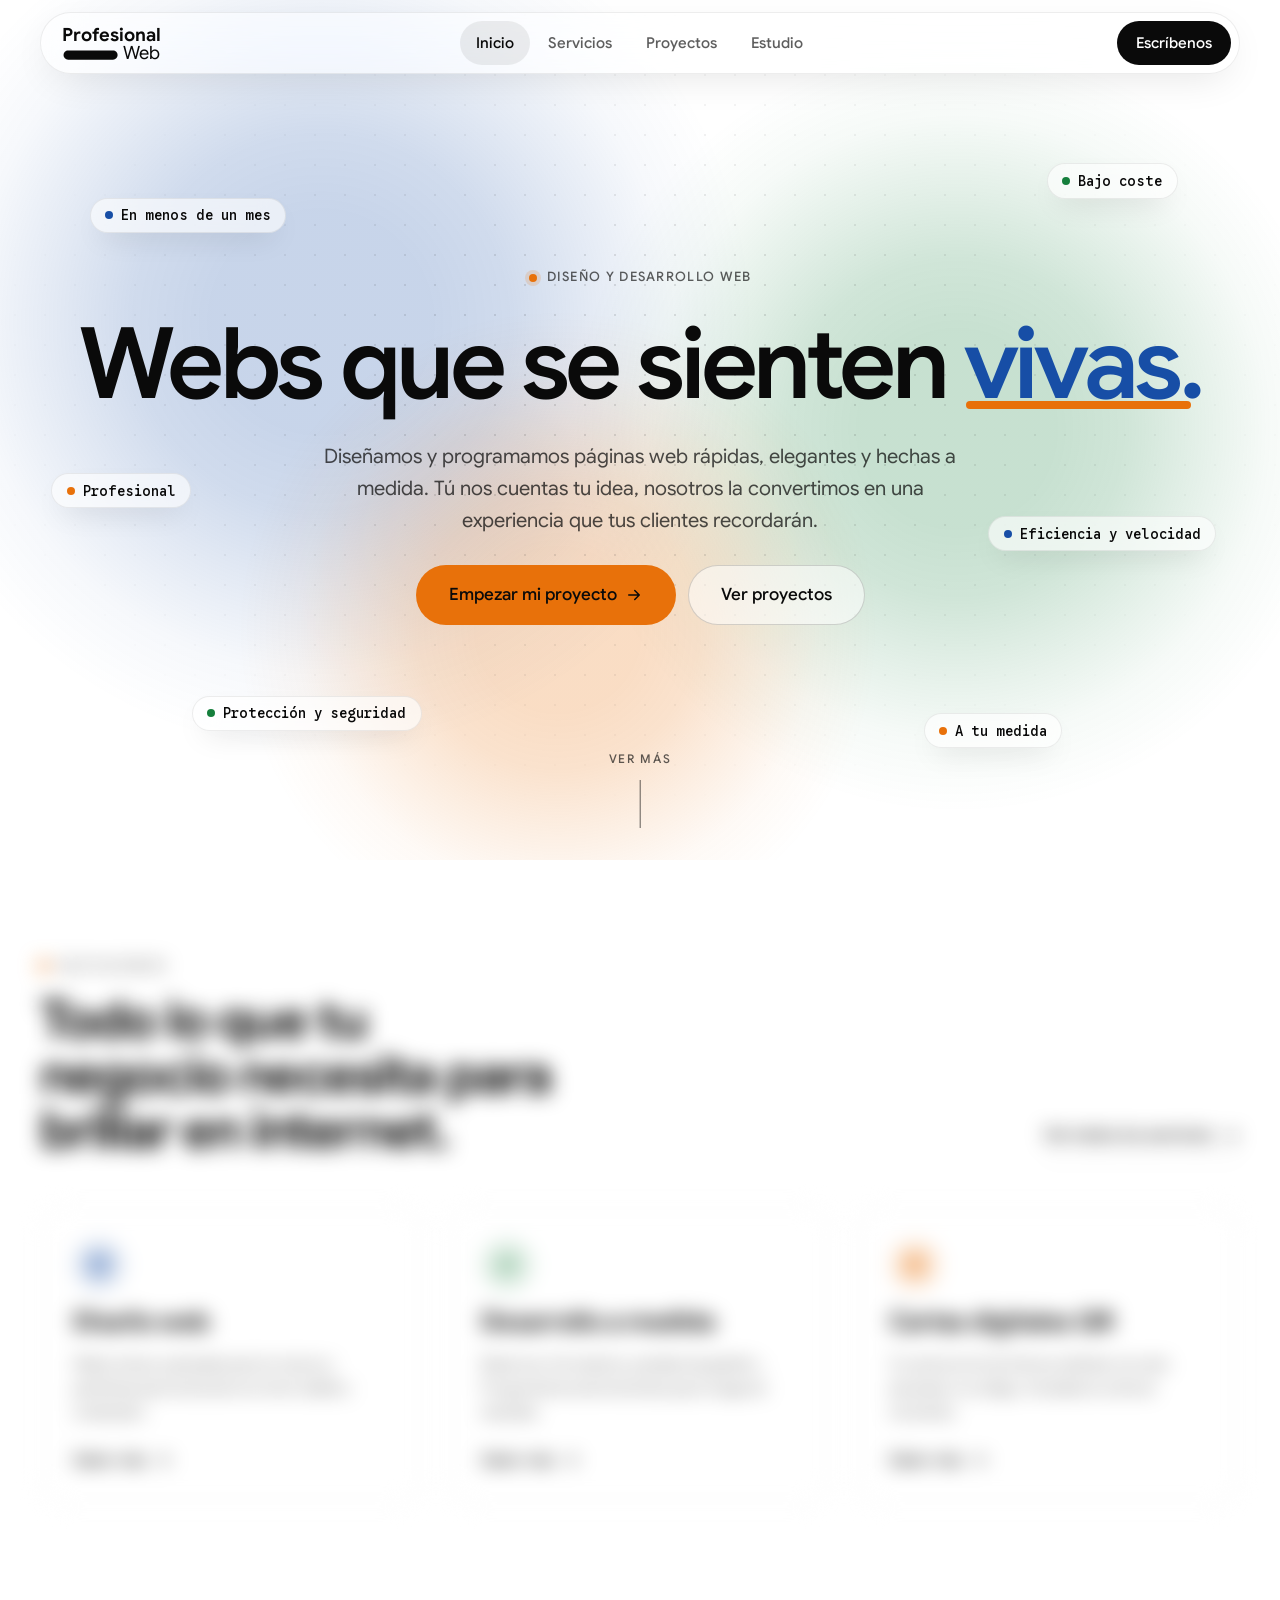
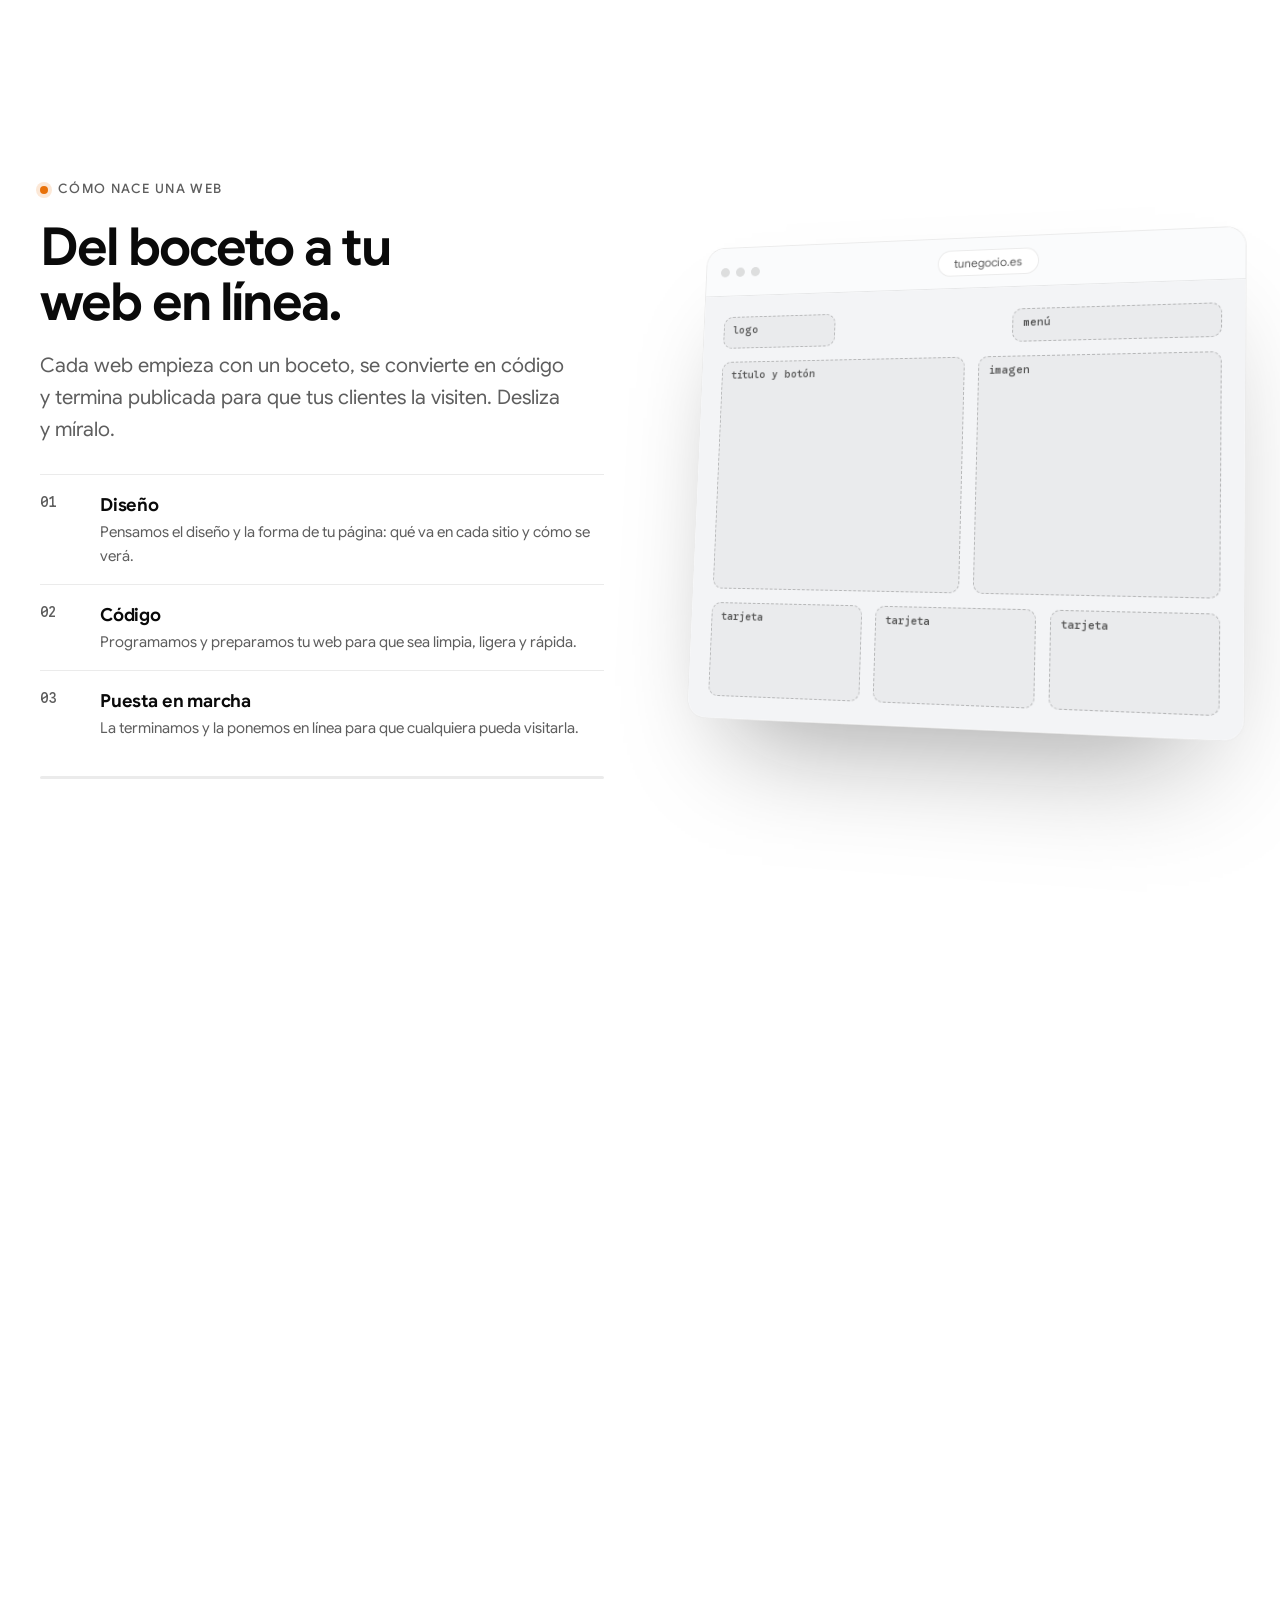
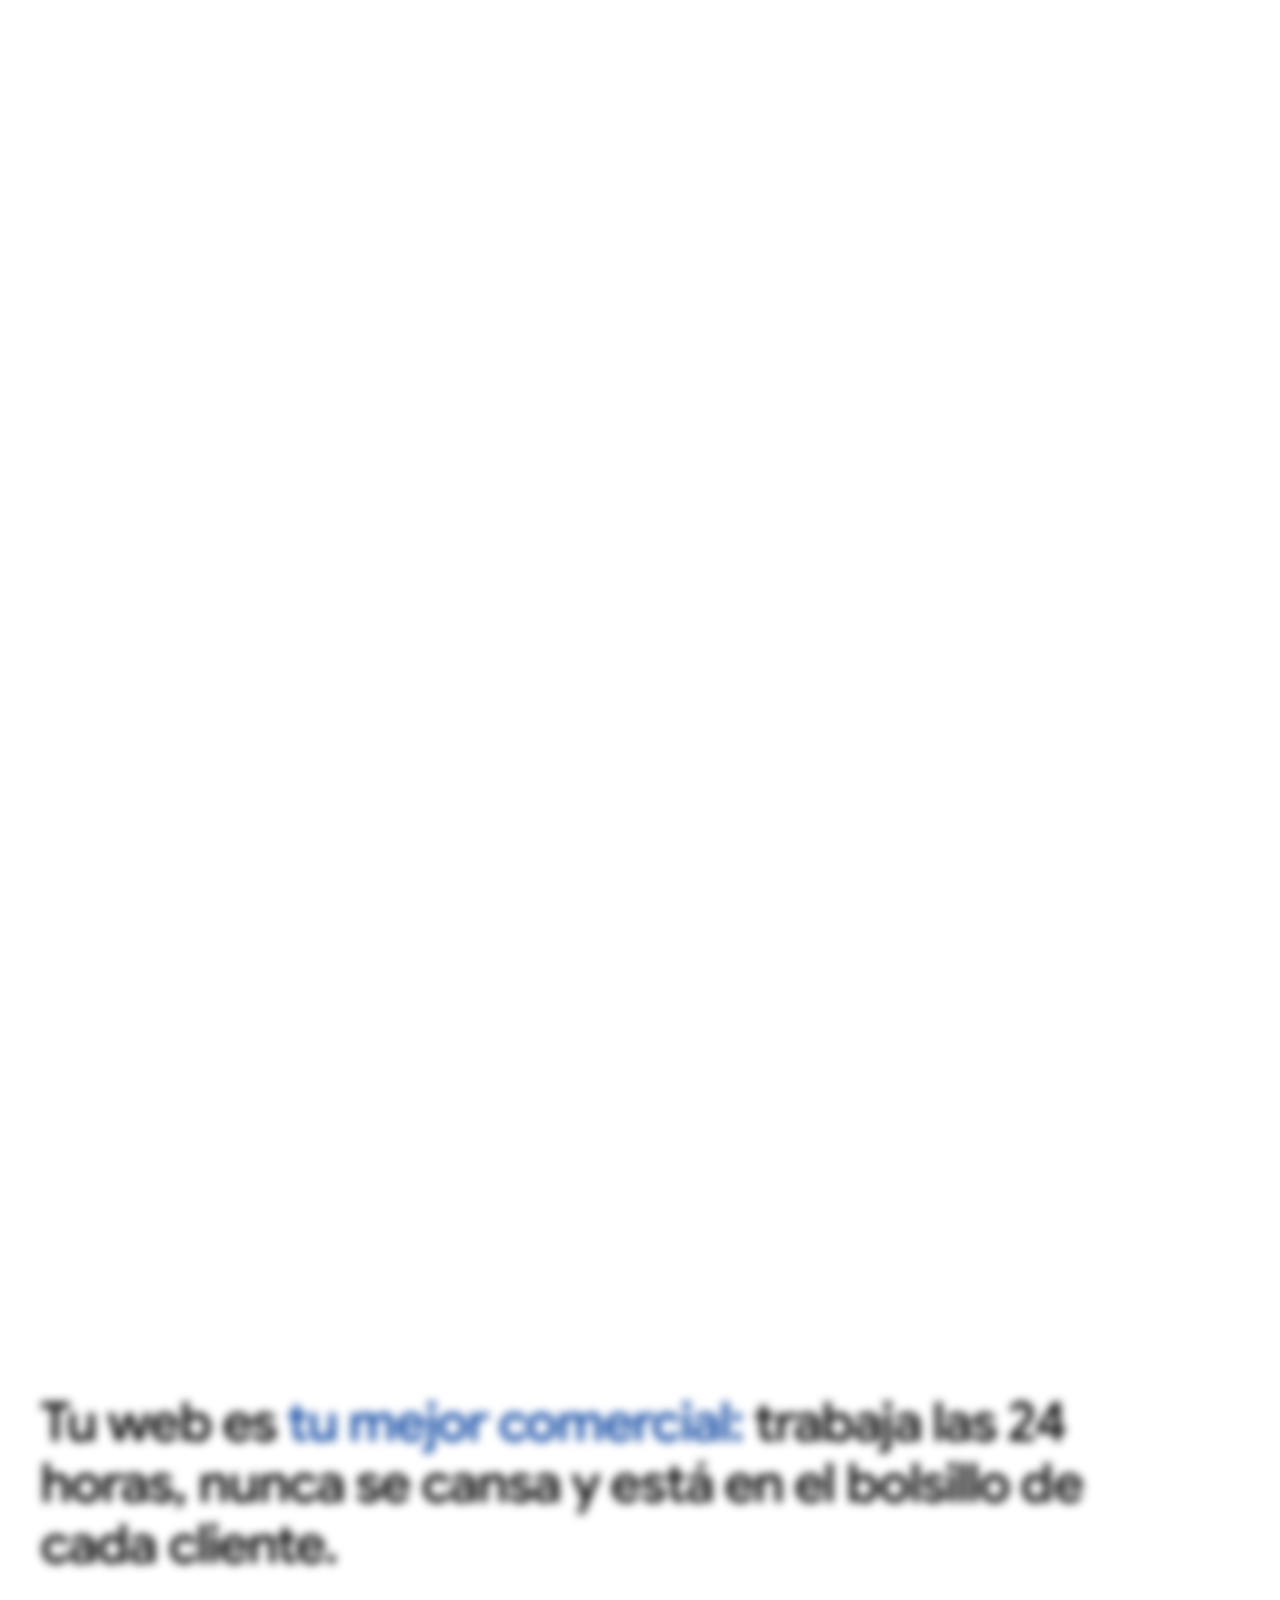
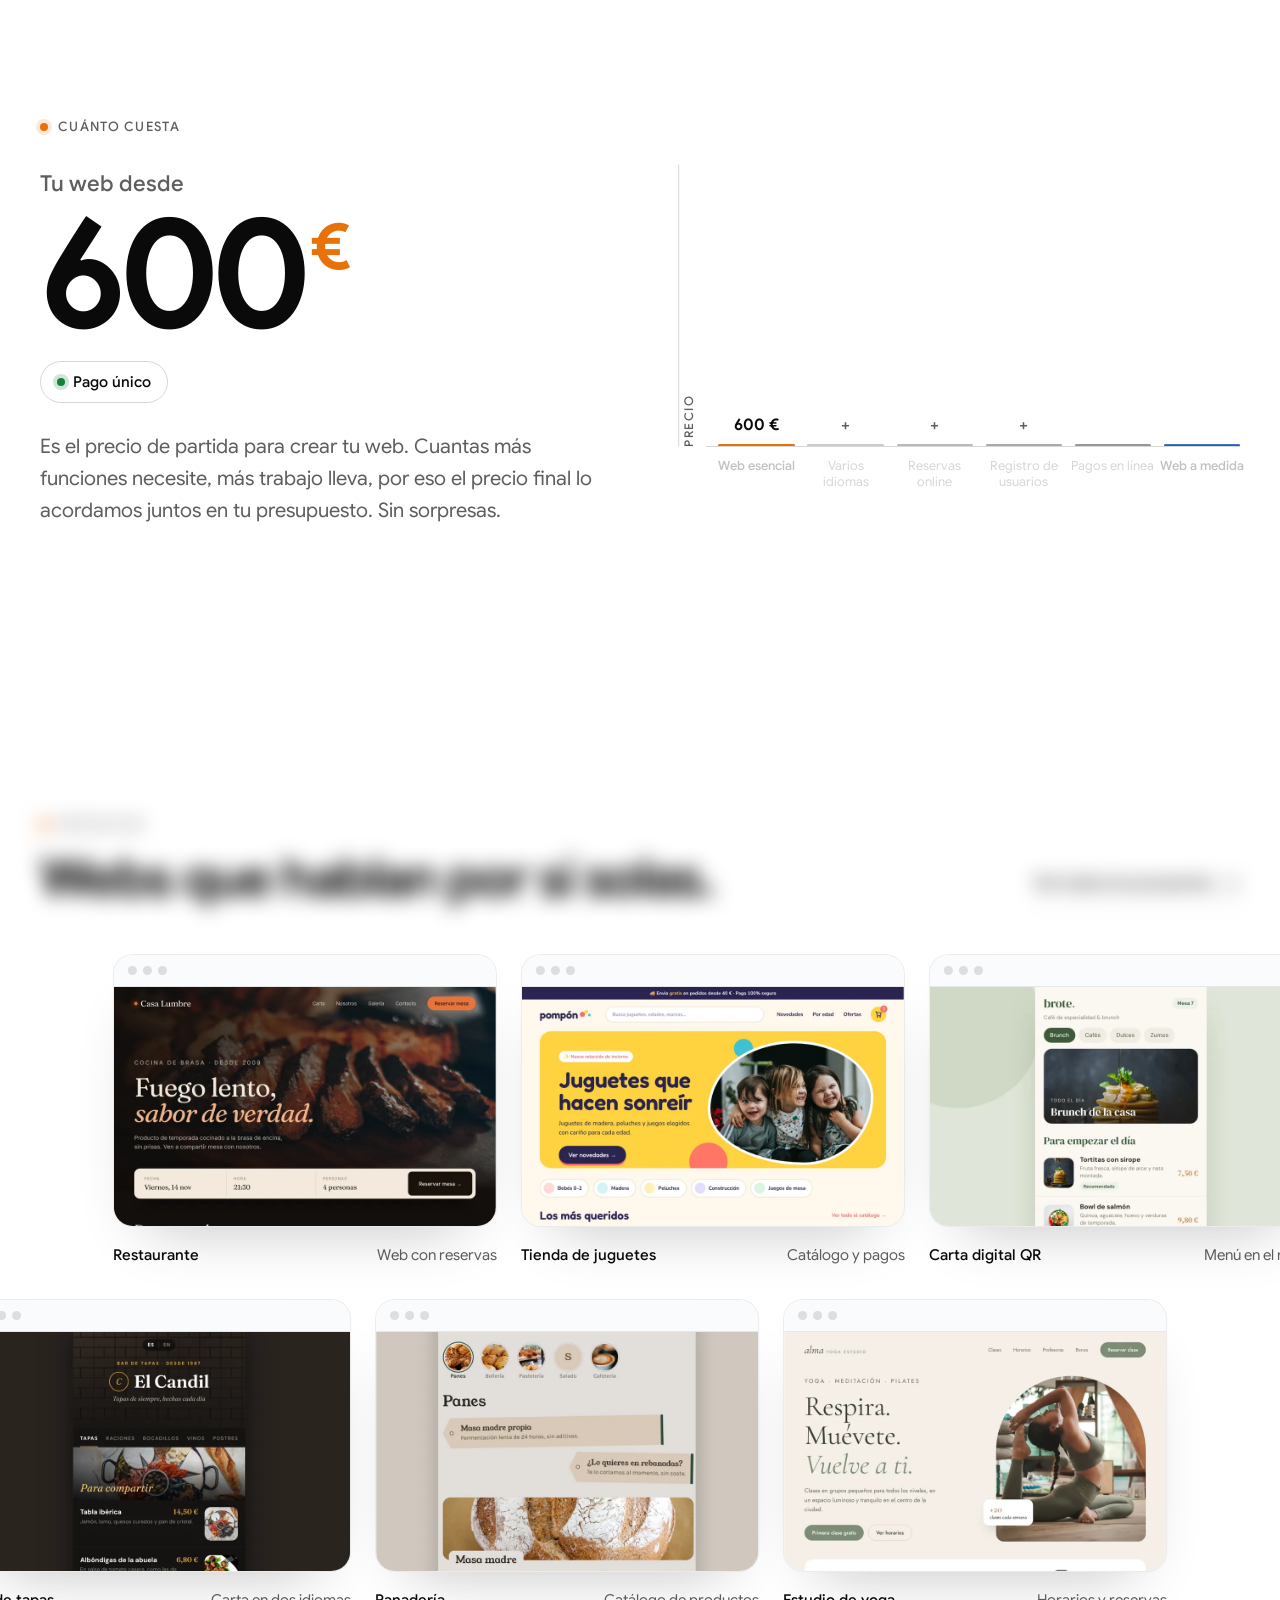
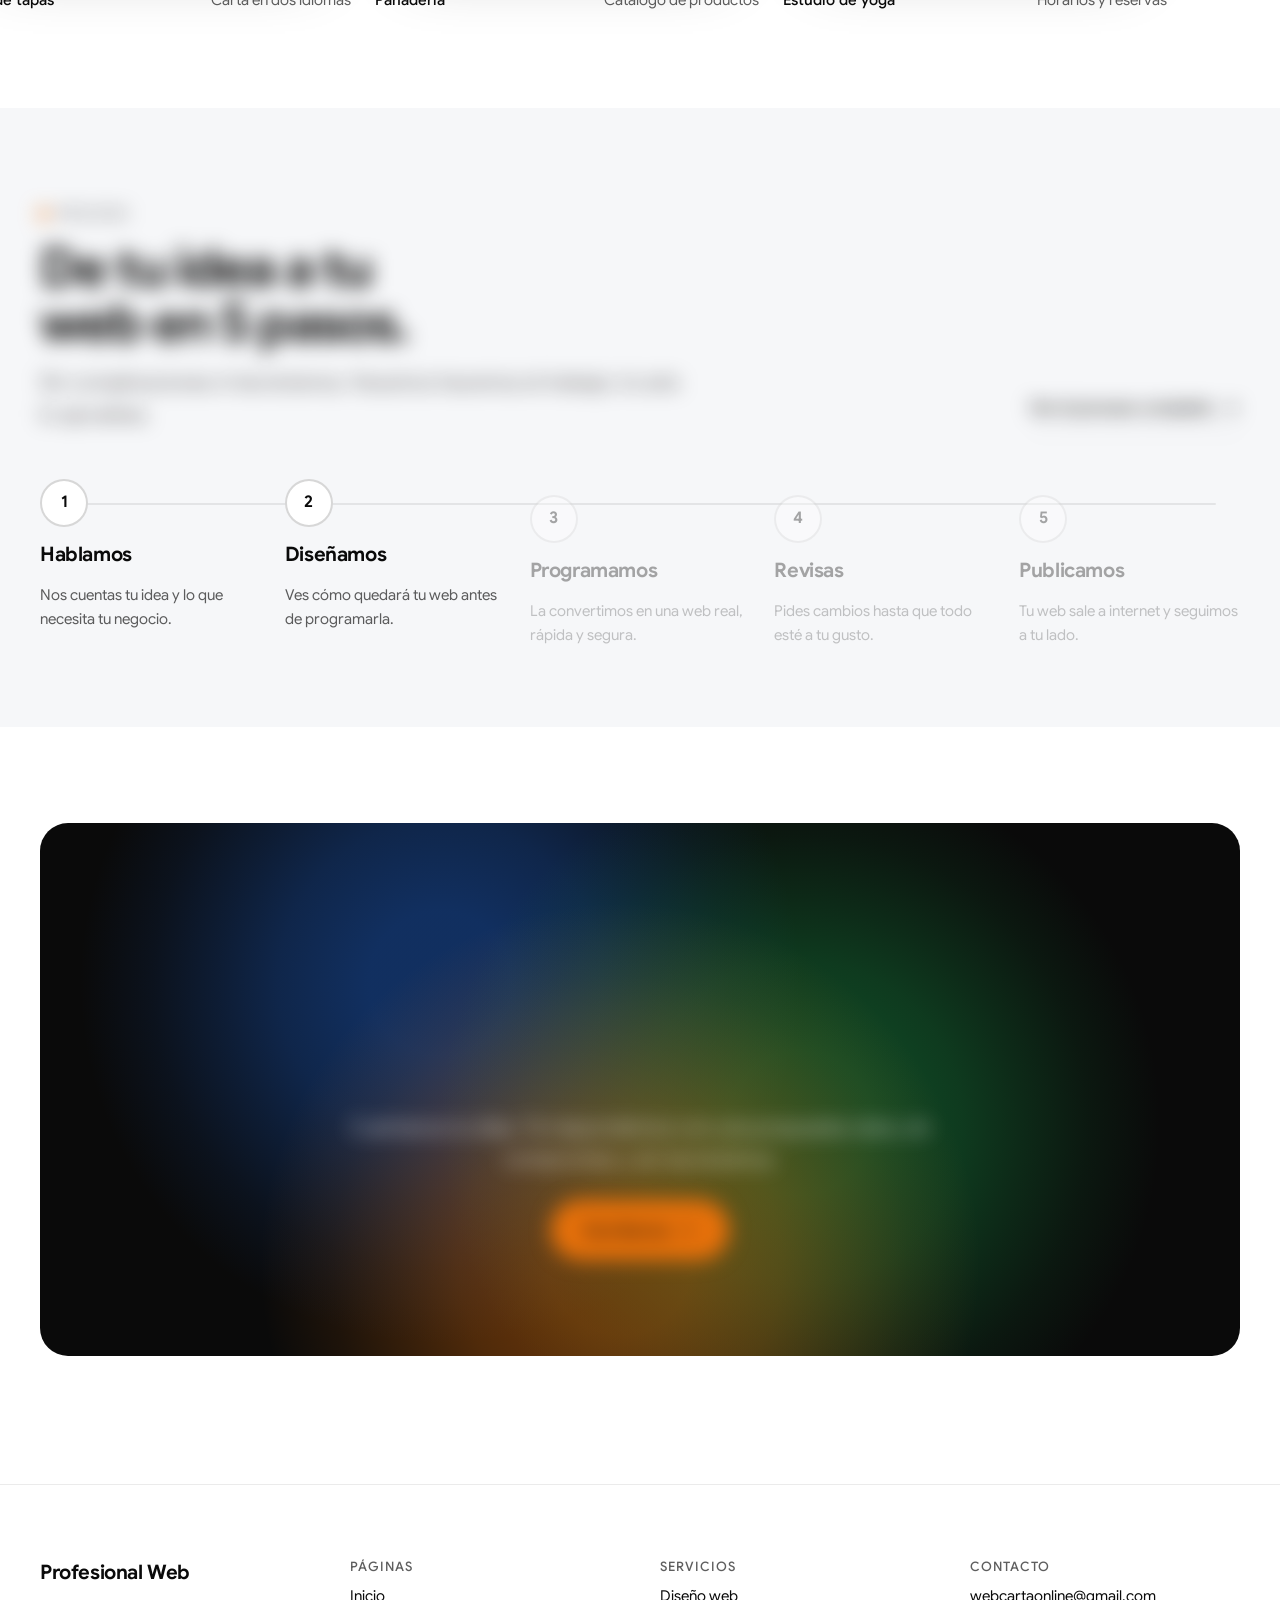
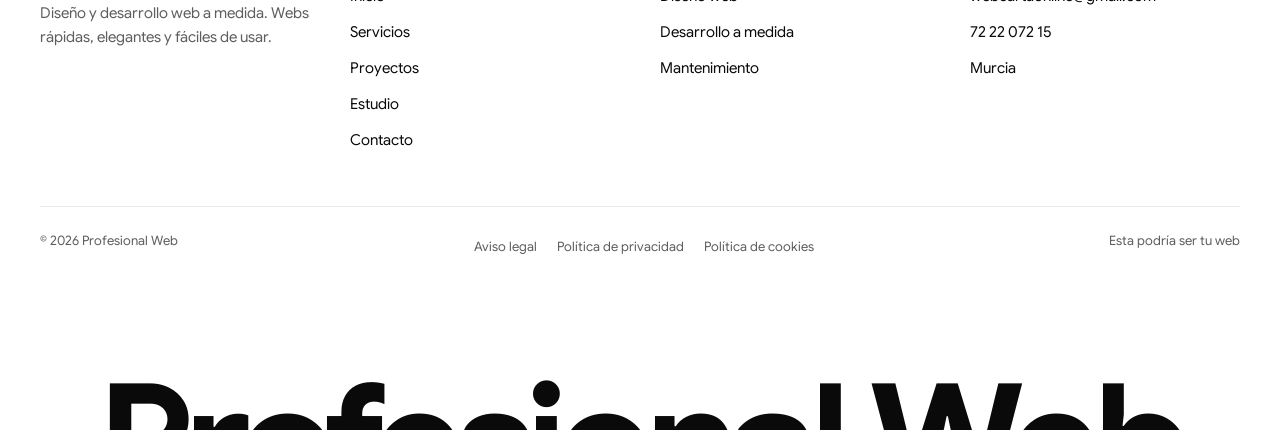
==== commit 7a809ba0: "Nueva estructura y revisión 2/4" ====
--- a/index.html
+++ b/index.html
@@ -11,8 +11,11 @@
 <link rel="apple-touch-icon" href="assets/img/apple-touch-icon.png">
 <link rel="preload" href="assets/fonts/google-sans-latin.woff2" as="font" type="font/woff2" crossorigin>
 <script>/* La animación de entrada solo sale la primera vez por visita */try{if(sessionStorage.getItem("pw-intro"))document.documentElement.className+=" no-intro";else sessionStorage.setItem("pw-intro","1")}catch(e){}</script>
-<link rel="stylesheet" href="css/styles.css?v=1">
-<script src="js/main.js?v=1" defer></script>
+<script src="js/componentes.js?v=1"></script>
+<link rel="stylesheet" href="css/general.css?v=1">
+<link rel="stylesheet" href="css/inicio.css?v=1">
+<script src="js/general.js?v=1" defer></script>
+<script src="js/inicio.js?v=1" defer></script>
 </head>
 <body>
 <div class="pw" style="--intro: 1.05s">
@@ -30,31 +33,7 @@
 </div>
 
 
-<div class="nav">
-<div class="nav-in">
-<a class="nav-logo" href="index.html"><svg viewBox="2800 1075 910 325" width="101" height="36" role="img" aria-label="Profesional Web"><g fill="currentColor"><text class="lw-b" x="2808.28" y="1216" font-family="Google Sans, sans-serif" font-weight="700" font-size="165">Profesional</text><text class="lw-r" x="3355.52" y="1382" font-family="Google Sans, sans-serif" font-weight="400" font-size="165">Web</text><path d="M2822 1346.5C2822 1323.58 2840.58 1305 2863.5 1305L3268.5 1305C3291.42 1305 3310 1323.58 3310 1346.5C3310 1369.42 3291.42 1388 3268.5 1388L2863.5 1388C2840.58 1388 2822 1369.42 2822 1346.5Z"></path></g></svg></a>
-<nav aria-label="Principal">
-<ul class="nav-links">
-<li><a href="index.html" aria-current="page">Inicio</a></li>
-<li><a href="servicios.html">Servicios</a></li>
-<li><a href="proyectos.html">Proyectos</a></li>
-<li><a href="estudio.html">Estudio</a></li>
-<li><a href="contacto.html">Contacto</a></li>
-</ul>
-</nav>
-<a class="btn btn-dark btn-sm nav-cta" href="contacto.html">Escríbenos</a>
-<button class="nav-burger" type="button" aria-label="Abrir menú" aria-expanded="false" aria-controls="menu-movil"><span></span><span></span></button>
-</div>
-<nav class="nav-panel" id="menu-movil" aria-label="Menú" hidden>
-<a href="index.html" aria-current="page">Inicio</a>
-<a href="servicios.html">Servicios</a>
-<a href="proyectos.html">Proyectos</a>
-<a href="estudio.html">Estudio</a>
-<a href="contacto.html">Contacto</a>
-<a class="btn btn-primary" href="contacto.html">Escríbenos</a>
-</nav>
-
-</div>
+<pw-nav pagina="inicio"></pw-nav>
 
 <main id="contenido">
 
@@ -67,23 +46,23 @@
 <div class="grid-bg" aria-hidden="true"></div>
 <div class="grid-glow" aria-hidden="true"></div>
 <div aria-hidden="true">
-<span class="chip" style="top: 23%; left: 7%; --z: 50; --i: 0; --c: var(--blue)">&lt;nav&gt;</span>
-<span class="chip" style="top: 19%; right: 8%; --z: -70; --i: 1; --c: var(--green)">display: grid;</span>
-<span class="chip" style="top: 55%; left: 4%; --z: 90; --i: 2; --c: var(--orange)">fetch("/api")</span>
-<span class="chip" style="top: 60%; right: 5%; --z: -45; --i: 3; --c: var(--blue)">@keyframes</span>
-<span class="chip" style="bottom: 15%; left: 15%; --z: 65; --i: 4; --c: var(--green)">git push</span>
-<span class="chip" style="bottom: 13%; right: 17%; --z: -95; --i: 5; --c: var(--orange)">:has()</span>
+<span class="chip" style="top: 23%; left: 7%; --z: 50; --i: 0; --c: var(--blue)">En menos de un mes</span>
+<span class="chip" style="top: 19%; right: 8%; --z: -70; --i: 1; --c: var(--green)">Bajo coste</span>
+<span class="chip" style="top: 55%; left: 4%; --z: 90; --i: 2; --c: var(--orange)">Profesional</span>
+<span class="chip" style="top: 60%; right: 5%; --z: -45; --i: 3; --c: var(--blue)">Eficiencia y velocidad</span>
+<span class="chip" style="bottom: 15%; left: 15%; --z: 65; --i: 4; --c: var(--green)">Protección y seguridad</span>
+<span class="chip" style="bottom: 13%; right: 17%; --z: -95; --i: 5; --c: var(--orange)">A tu medida</span>
 </div>
 <div class="wrap hero-in">
 <p class="eyebrow fade-in" style="--i: 0">Diseño y desarrollo web</p>
 <h1 class="display"><span class="w" style="--i: 1">Webs</span> <span class="w" style="--i: 2">que</span> <span class="w" style="--i: 3">se</span> <span class="w" style="--i: 4">sienten</span> <span class="w w-accent" style="--i: 5">vivas.</span></h1>
-<p class="lead fade-in" style="--i: 7">Diseñamos y programamos webs rápidas, elegantes y hechas a medida. Tú nos cuentas tu idea; nosotros la convertimos en una experiencia que tus clientes recuerdan.</p>
+<p class="lead fade-in" style="--i: 7">Diseñamos y programamos páginas web rápidas, elegantes y hechas a medida. Tú nos cuentas tu idea, nosotros la convertimos en una experiencia que tus clientes recordarán.</p>
 <div class="actions fade-in" style="--i: 9">
 <a class="btn btn-primary btn-lg" href="contacto.html">Empezar mi proyecto <svg viewBox="0 0 24 24" fill="none" stroke="currentColor" stroke-width="2" stroke-linecap="round" stroke-linejoin="round" aria-hidden="true"><path d="M5 12h14M13 6l6 6-6 6"></path></svg></a>
 <a class="btn btn-ghost btn-lg" href="proyectos.html">Ver proyectos</a>
 </div>
 </div>
-<div class="scroll-cue" aria-hidden="true"><span>Desliza</span><i></i></div>
+<div class="scroll-cue" aria-hidden="true"><span>Ver más</span><i></i></div>
 </header>
 
 <section class="sec" aria-labelledby="t-serv">
@@ -100,7 +79,7 @@
 <a class="tcard" href="servicios.html" style="--acc: var(--blue)" data-tilt>
 <span class="ico"><svg viewBox="0 0 24 24" fill="none" stroke="currentColor" stroke-width="2" stroke-linecap="round" stroke-linejoin="round" aria-hidden="true"><rect x="3" y="4" width="18" height="13" rx="2"></rect><path d="M3 9h18M8 21h8M12 17v4"></path></svg></span>
 <h3 class="h3">Diseño web</h3>
-<p>Webs únicas, pensadas para tu marca y perfectas en móvil, tablet y ordenador.</p>
+<p>Webs únicas, pensadas para tu marca y perfectas para funcionar en móvil, tablet y ordenador.</p>
 <span class="more">Saber más <svg viewBox="0 0 24 24" fill="none" stroke="currentColor" stroke-width="2" stroke-linecap="round" stroke-linejoin="round" aria-hidden="true"><path d="M5 12h14M13 6l6 6-6 6"></path></svg></span>
 </a>
 </div>
@@ -116,7 +95,7 @@
 <a class="tcard" href="servicios.html" style="--acc: var(--orange)" data-tilt>
 <span class="ico"><svg viewBox="0 0 24 24" fill="none" stroke="currentColor" stroke-width="2" stroke-linecap="round" stroke-linejoin="round" aria-hidden="true"><rect x="3" y="3" width="7" height="7" rx="1"></rect><rect x="14" y="3" width="7" height="7" rx="1"></rect><rect x="3" y="14" width="7" height="7" rx="1"></rect><path d="M14 14h3v3M21 14v.01M14 21h7v-4"></path></svg></span>
 <h3 class="h3">Cartas digitales QR</h3>
-<p>Tu carta en el móvil de tus clientes con solo escanear un código. Cambia los precios al momento.</p>
+<p>Tu carta en el móvil de tus clientes con solo escanear un código. Actualiza tu carta al momento.</p>
 <span class="more">Saber más <svg viewBox="0 0 24 24" fill="none" stroke="currentColor" stroke-width="2" stroke-linecap="round" stroke-linejoin="round" aria-hidden="true"><path d="M5 12h14M13 6l6 6-6 6"></path></svg></span>
 </a>
 </div>
@@ -130,18 +109,23 @@
 <div class="wrap evo-grid">
 <div class="evo-copy">
 <p class="eyebrow">Cómo nace una web</p>
-<h2 class="h2" id="t-evo">Del código a la experiencia.</h2>
-<p class="lead">Cada web empieza con unas líneas de código y termina siendo algo que tus clientes disfrutan. Desliza y míralo.</p>
+<h2 class="h2" id="t-evo">Del boceto a tu web en línea.</h2>
+<p class="lead">Cada web empieza con un boceto, se convierte en código y termina publicada para que tus clientes la visiten. Desliza y míralo.</p>
 <ol class="evo-steps">
-<li class="st st-1"><span class="st-n">01</span><span><strong>Código</strong><span>Escribimos cada línea a mano: limpia, ligera y rápida.</span></span></li>
-<li class="st st-2"><span class="st-n">02</span><span><strong>Estructura</strong><span>Ordenamos el contenido para que todo se entienda a la primera.</span></span></li>
-<li class="st st-3"><span class="st-n">03</span><span><strong>Experiencia</strong><span>Color, movimiento y detalle: lo que hace que tu web se recuerde.</span></span></li>
+<li class="st st-1"><span class="st-n">01</span><span><strong>Diseño</strong><span>Pensamos el diseño y la forma de tu página: qué va en cada sitio y cómo se verá.</span></span></li>
+<li class="st st-2"><span class="st-n">02</span><span><strong>Código</strong><span>Programamos y preparamos tu web para que sea limpia, ligera y rápida.</span></span></li>
+<li class="st st-3"><span class="st-n">03</span><span><strong>Puesta en marcha</strong><span>La terminamos y la ponemos en línea para que cualquiera pueda visitarla.</span></span></li>
 </ol>
 <div class="evo-bar" aria-hidden="true"><i></i></div>
 </div>
 <div class="evo-win" aria-hidden="true">
-<div class="win-top"><i></i><i></i><i></i><span class="win-url">tunegocio.es</span></div>
+<div class="win-top"><i></i><i></i><i></i><span class="win-url">tunegocio.es</span><span class="win-live">En línea</span></div>
 <div class="win-body">
+<div class="ly ly-wire">
+<div class="w-row" style="height: 34px"><div class="wb" style="--b: 0; width: 24%">logo</div><div class="wb" style="--b: 1; width: 40%; margin-left: auto">menú</div></div>
+<div class="w-row" style="flex: 1"><div class="wb" style="--b: 2; flex: 1.1">título y botón</div><div class="wb" style="--b: 3; flex: 1">imagen</div></div>
+<div class="w-row" style="height: 96px"><div class="wb" style="--b: 4; flex: 1">tarjeta</div><div class="wb" style="--b: 5; flex: 1">tarjeta</div><div class="wb" style="--b: 6; flex: 1">tarjeta</div></div>
+</div>
 <div class="ly ly-code">
 <div class="cl" style="--l: 0"><span class="t-k">&lt;header</span> <span class="t-a">class</span>=<span class="t-s">"hero"</span><span class="t-k">&gt;</span></div>
 <div class="cl" style="--l: 1"><span class="ind"></span><span class="t-k">&lt;h1&gt;</span>Fuego lento, sabor de verdad<span class="t-k">&lt;/h1&gt;</span></div>
@@ -153,11 +137,6 @@
 <div class="cl" style="--l: 7"></div>
 <div class="cl" style="--l: 8"><span class="t-a">const</span> io = <span class="t-a">new</span> IntersectionObserver(mostrar);</div>
 </div>
-<div class="ly ly-wire">
-<div class="w-row" style="height: 34px"><div class="wb" style="--b: 0; width: 24%">logo</div><div class="wb" style="--b: 1; width: 40%; margin-left: auto">menú</div></div>
-<div class="w-row" style="flex: 1"><div class="wb" style="--b: 2; flex: 1.1">título y botón</div><div class="wb" style="--b: 3; flex: 1">imagen</div></div>
-<div class="w-row" style="height: 96px"><div class="wb" style="--b: 4; flex: 1">tarjeta</div><div class="wb" style="--b: 5; flex: 1">tarjeta</div><div class="wb" style="--b: 6; flex: 1">tarjeta</div></div>
-</div>
 <div class="ly ly-site">
 <div class="sx sx-nav" style="--k: 0"><b>Casa Lumbre</b><span>Carta</span><span>Reservas</span><span>Contacto</span><em>Reservar</em></div>
 <div class="sx-hero">
@@ -182,9 +161,59 @@
 </div>
 </section>
 
-<section class="stmt" aria-label="Nuestra idea">
-<div class="wrap">
-<p class="stmt-text" data-fx="fill" style="--n: 21"><span style="--w: 0">Tu</span> <span style="--w: 1">web</span> <span style="--w: 2">es</span> <span style="--w: 3">tu</span> <span class="hl" style="--w: 4">mejor</span> <span class="hl" style="--w: 5">comercial:</span> <span style="--w: 6">trabaja</span> <span style="--w: 7">las</span> <span style="--w: 8">24</span> <span style="--w: 9">horas,</span> <span style="--w: 10">nunca</span> <span style="--w: 11">se</span> <span style="--w: 12">cansa</span> <span style="--w: 13">y</span> <span style="--w: 14">está</span> <span style="--w: 15">en</span> <span style="--w: 16">el</span> <span style="--w: 17">bolsillo</span> <span style="--w: 18">de</span> <span style="--w: 19">cada</span> <span style="--w: 20">cliente.</span></p>
+<section class="stmt" aria-label="Nuestra idea y precio" data-dark-zone>
+<div class="wrap">
+<p class="stmt-text" data-fx="fill" style="--n: 21">
+    <span style="--w: 0">Tu</span>
+     <span style="--w: 1">web</span>
+     <span style="--w: 2">es</span>
+     <span class="hl" style="--w: 3">tu</span>
+     <span class="hl" style="--w: 4">mejor</span>
+     <span class="hl" style="--w: 5">comercial:</span>
+     <span style="--w: 6">trabaja</span>
+     <span style="--w: 7">las</span>
+     <span style="--w: 8">24</span>
+     <span style="--w: 9">horas,</span>
+     <span style="--w: 10">nunca</span>
+     <span style="--w: 11">se</span>
+     <span style="--w: 12">cansa</span>
+     <span style="--w: 13">y</span>
+     <span style="--w: 14">está</span>
+     <span style="--w: 15">en</span>
+     <span style="--w: 16">el</span>
+     <span style="--w: 17">bolsillo</span>
+     <span style="--w: 18">de</span>
+     <span style="--w: 19">cada</span>
+     <span style="--w: 20">cliente.</span>
+    </p>
+<div class="price" data-fx="price">
+<div class="price-copy">
+<p class="eyebrow pr-i" style="--i: 0">Cuánto cuesta</p>
+<p class="price-from pr-i" style="--i: 1">Tu web desde</p>
+<p class="price-num pr-i" style="--i: 1.5" aria-label="600 euros"><span class="price-val" aria-hidden="true">600</span><span class="price-cur" aria-hidden="true">€</span></p>
+<p class="price-tag pr-i" style="--i: 2"><span>Pago único</span></p>
+<p class="lead pr-i" style="--i: 2.5">Es el precio de partida para crear tu web. Cuantas más funciones necesite, más trabajo lleva, por eso el precio final lo acordamos juntos en tu presupuesto. Sin sorpresas.</p>
+</div>
+<div class="pc" role="img" aria-label="El precio sube según las funciones de la web: desde 600 euros para una web esencial hasta el precio acordado en el presupuesto para una web a medida.">
+<span class="pc-y" aria-hidden="true">Precio</span>
+<ol class="pc-bars" aria-hidden="true">
+<li class="pc-start" style="--k: 0; --h: .24"><span class="pc-val">600 €</span><span class="pc-bar"></span><span class="pc-lb">Web esencial</span></li>
+<li style="--k: 1; --h: .38"><span class="pc-val">+</span><span class="pc-bar"></span><span class="pc-lb">Varios idiomas</span></li>
+<li style="--k: 2; --h: .52"><span class="pc-val">+</span><span class="pc-bar"></span><span class="pc-lb">Reservas online</span></li>
+<li style="--k: 3; --h: .66"><span class="pc-val">+</span><span class="pc-bar"></span><span class="pc-lb">Registro de usuarios</span></li>
+<li style="--k: 4; --h: .8"><span class="pc-val">+</span><span class="pc-bar"></span><span class="pc-lb">Pagos en línea</span></li>
+<li class="pc-end" style="--k: 5; --h: 1"><span class="pc-val">Tu presupuesto</span><span class="pc-bar"></span><span class="pc-lb">Web a medida</span></li>
+</ol>
+
+<!--
+
+# Falta crear la página de características
+
+<span class="pc-x" aria-hidden="true">Más funciones <svg viewBox="0 0 24 24" fill="none" stroke="currentColor" stroke-width="2" stroke-linecap="round" stroke-linejoin="round"><path d="M5 12h14M13 6l6 6-6 6"></path></svg></span>
+-->
+
+</div>
+</div>
 </div>
 </section>
 
@@ -204,13 +233,7 @@
 <a class="mock-card" href="proyectos.html">
 <div class="mock v1" aria-hidden="true">
 <div class="mock-bar"><i></i><i></i><i></i></div>
-<div class="mock-screen"><div class="mock-in">
-<div class="m-nav"><b></b><span></span><span></span><span></span><em></em></div>
-<div class="m-hero"><div class="m-txt"><b></b><b></b><span></span><span></span><em></em></div><div class="m-img"></div></div>
-<div class="m-grid"><i></i><i></i><i></i><i></i><i></i><i></i></div>
-<div class="m-band"></div>
-<div class="m-grid"><i></i><i></i><i></i></div>
-</div></div>
+<div class="mock-screen" style="background: #14100d"><img class="mock-shot" src="assets/img/proyectos/restaurante.webp" alt="" width="900" height="900" loading="lazy" decoding="async"></div>
 </div>
 <div class="mock-cap"><span>Restaurante</span><span>Web con reservas</span></div>
 </a>
@@ -218,27 +241,15 @@
 <a class="mock-card" href="proyectos.html">
 <div class="mock v2" aria-hidden="true">
 <div class="mock-bar"><i></i><i></i><i></i></div>
-<div class="mock-screen"><div class="mock-in">
-<div class="m-nav"><b></b><span></span><span></span><span></span><em></em></div>
-<div class="m-hero"><div class="m-txt"><b></b><b></b><span></span><span></span><em></em></div><div class="m-img"></div></div>
-<div class="m-grid"><i></i><i></i><i></i><i></i><i></i><i></i></div>
-<div class="m-band"></div>
-<div class="m-grid"><i></i><i></i><i></i></div>
-</div></div>
-</div>
-<div class="mock-cap"><span>Tienda online</span><span>Catálogo y pagos</span></div>
+<div class="mock-screen" style="background: #fff8ec"><img class="mock-shot" src="assets/img/proyectos/tienda.webp" alt="" width="900" height="900" loading="lazy" decoding="async"></div>
+</div>
+<div class="mock-cap"><span>Tienda de juguetes</span><span>Catálogo y pagos</span></div>
 </a>
 
 <a class="mock-card" href="proyectos.html">
 <div class="mock v3" aria-hidden="true">
 <div class="mock-bar"><i></i><i></i><i></i></div>
-<div class="mock-screen"><div class="mock-in">
-<div class="m-nav"><b></b><span></span><span></span><span></span><em></em></div>
-<div class="m-hero"><div class="m-txt"><b></b><b></b><span></span><span></span><em></em></div><div class="m-img"></div></div>
-<div class="m-grid"><i></i><i></i><i></i><i></i><i></i><i></i></div>
-<div class="m-band"></div>
-<div class="m-grid"><i></i><i></i><i></i></div>
-</div></div>
+<div class="mock-screen" style="background: #dfe6d8"><img class="mock-shot" src="assets/img/proyectos/carta.webp" alt="" width="900" height="900" loading="lazy" decoding="async"></div>
 </div>
 <div class="mock-cap"><span>Carta digital QR</span><span>Menú en el móvil</span></div>
 </a>
@@ -246,15 +257,9 @@
 <a class="mock-card" href="proyectos.html">
 <div class="mock v4" aria-hidden="true">
 <div class="mock-bar"><i></i><i></i><i></i></div>
-<div class="mock-screen"><div class="mock-in">
-<div class="m-nav"><b></b><span></span><span></span><span></span><em></em></div>
-<div class="m-hero"><div class="m-txt"><b></b><b></b><span></span><span></span><em></em></div><div class="m-img"></div></div>
-<div class="m-grid"><i></i><i></i><i></i><i></i><i></i><i></i></div>
-<div class="m-band"></div>
-<div class="m-grid"><i></i><i></i><i></i></div>
-</div></div>
-</div>
-<div class="mock-cap"><span>Portfolio</span><span>Galería animada</span></div>
+<div class="mock-screen" style="background: #000"><img class="mock-shot" src="assets/img/proyectos/app.webp?v=2" alt="" width="900" height="900" loading="lazy" decoding="async"></div>
+</div>
+<div class="mock-cap"><span>Web de servicios</span><span>Planes y precios</span></div>
 </a>
 
 </div>
@@ -263,55 +268,31 @@
 <a class="mock-card" href="proyectos.html">
 <div class="mock v5" aria-hidden="true">
 <div class="mock-bar"><i></i><i></i><i></i></div>
-<div class="mock-screen"><div class="mock-in">
-<div class="m-nav"><b></b><span></span><span></span><span></span><em></em></div>
-<div class="m-hero"><div class="m-txt"><b></b><b></b><span></span><span></span><em></em></div><div class="m-img"></div></div>
-<div class="m-grid"><i></i><i></i><i></i><i></i><i></i><i></i></div>
-<div class="m-band"></div>
-<div class="m-grid"><i></i><i></i><i></i></div>
-</div></div>
-</div>
-<div class="mock-cap"><span>Clínica</span><span>Cita previa online</span></div>
+<div class="mock-screen" style="background: #efe6da"><img class="mock-shot" src="assets/img/proyectos/veterinaria.webp" alt="" width="900" height="900" loading="lazy" decoding="async"></div>
+</div>
+<div class="mock-cap"><span>Clínica veterinaria</span><span>Cita previa online</span></div>
 </a>
 
 <a class="mock-card" href="proyectos.html">
 <div class="mock v6" aria-hidden="true">
 <div class="mock-bar"><i></i><i></i><i></i></div>
-<div class="mock-screen"><div class="mock-in">
-<div class="m-nav"><b></b><span></span><span></span><span></span><em></em></div>
-<div class="m-hero"><div class="m-txt"><b></b><b></b><span></span><span></span><em></em></div><div class="m-img"></div></div>
-<div class="m-grid"><i></i><i></i><i></i><i></i><i></i><i></i></div>
-<div class="m-band"></div>
-<div class="m-grid"><i></i><i></i><i></i></div>
-</div></div>
-</div>
-<div class="mock-cap"><span>Bar de copas</span><span>Carta en dos idiomas</span></div>
+<div class="mock-screen" style="background: #2a2420"><img class="mock-shot" src="assets/img/proyectos/bar.webp?v=2" alt="" width="900" height="900" loading="lazy" decoding="async"></div>
+</div>
+<div class="mock-cap"><span>Bar de tapas</span><span>Carta en dos idiomas</span></div>
 </a>
 
 <a class="mock-card" href="proyectos.html">
 <div class="mock v1" aria-hidden="true">
 <div class="mock-bar"><i></i><i></i><i></i></div>
-<div class="mock-screen"><div class="mock-in">
-<div class="m-nav"><b></b><span></span><span></span><span></span><em></em></div>
-<div class="m-hero"><div class="m-txt"><b></b><b></b><span></span><span></span><em></em></div><div class="m-img"></div></div>
-<div class="m-grid"><i></i><i></i><i></i><i></i><i></i><i></i></div>
-<div class="m-band"></div>
-<div class="m-grid"><i></i><i></i><i></i></div>
-</div></div>
-</div>
-<div class="mock-cap"><span>Panadería</span><span>Pedidos para recoger</span></div>
+<div class="mock-screen" style="background: #cfc8bf"><img class="mock-shot" src="assets/img/proyectos/panaderia.webp" alt="" width="900" height="900" loading="lazy" decoding="async"></div>
+</div>
+<div class="mock-cap"><span>Panadería</span><span>Catálogo de productos</span></div>
 </a>
 
 <a class="mock-card" href="proyectos.html">
 <div class="mock v2" aria-hidden="true">
 <div class="mock-bar"><i></i><i></i><i></i></div>
-<div class="mock-screen"><div class="mock-in">
-<div class="m-nav"><b></b><span></span><span></span><span></span><em></em></div>
-<div class="m-hero"><div class="m-txt"><b></b><b></b><span></span><span></span><em></em></div><div class="m-img"></div></div>
-<div class="m-grid"><i></i><i></i><i></i><i></i><i></i><i></i></div>
-<div class="m-band"></div>
-<div class="m-grid"><i></i><i></i><i></i></div>
-</div></div>
+<div class="mock-screen" style="background: #f4efe8"><img class="mock-shot" src="assets/img/proyectos/yoga.webp" alt="" width="900" height="900" loading="lazy" decoding="async"></div>
 </div>
 <div class="mock-cap"><span>Estudio de yoga</span><span>Horarios y reservas</span></div>
 </a>
@@ -345,7 +326,7 @@
 <div class="cta" data-fx="in" data-glow>
 <div class="cta-orbs" aria-hidden="true"><i></i><i></i><i></i></div>
 <p class="eyebrow rv">¿Tienes un proyecto en mente?</p>
-<h2 class="cta-title rv" style="--d: 1" id="t-cta">¿Empezamos?</h2>
+<h2 class="cta-title rv" style="--d: 1" id="t-cta">Empezemos</h2>
 <p class="lead rv" style="--d: 2">Cuéntanos tu idea. Te respondemos con una propuesta clara, sin compromiso y sin tecnicismos.</p>
 <div class="rv" style="--d: 3">
 <div class="magnet" data-magnet>
@@ -358,42 +339,7 @@
 
 </main>
 
-<footer class="foot">
-<div class="wrap foot-in">
-<div class="foot-brand">
-<strong>Profesional Web</strong>
-<p class="body-sm">Diseño y desarrollo web a medida. Webs rápidas, elegantes y fáciles de usar.</p>
-</div>
-<div>
-<p class="foot-h">Páginas</p>
-<ul>
-<li><a href="index.html">Inicio</a></li>
-<li><a href="servicios.html">Servicios</a></li>
-<li><a href="proyectos.html">Proyectos</a></li>
-<li><a href="estudio.html">Estudio</a></li>
-<li><a href="contacto.html">Contacto</a></li>
-</ul>
-</div>
-<div>
-<p class="foot-h">Servicios</p>
-<ul>
-<li><a href="servicios.html">Diseño web</a></li>
-<li><a href="servicios.html">Desarrollo a medida</a></li>
-<li><a href="servicios.html">Mantenimiento</a></li>
-</ul>
-</div>
-<div>
-<p class="foot-h">Contacto</p>
-<ul>
-<li><a href="contacto.html">[tu@email.com]</a></li>
-<li><span>[Tu teléfono]</span></li>
-<li><span>[Tu ciudad]</span></li>
-</ul>
-</div>
-</div>
-<div class="wrap foot-bottom"><span>© 2026 Profesional Web</span><nav class="foot-legal" aria-label="Textos legales"><a href="aviso-legal.html">Aviso legal</a><a href="privacidad.html">Política de privacidad</a><a href="cookies.html">Política de cookies</a></nav><span>Hecho a mano, línea a línea.</span></div>
-<p class="foot-giant" data-fx="end" aria-hidden="true"><span>Profesional Web</span></p>
-</footer>
+<pw-footer pagina="inicio"></pw-footer>
 </div>
 </body>
 </html>
--- a/css/general.css
+++ b/css/general.css
@@ -0,0 +1,300 @@
+/* =========================================================
+   Profesional Web · ESTILOS GENERALES
+   Lo que comparten todas las páginas: colores, letras, botones,
+   menú, pie, cursor, animaciones comunes y modo oscuro.
+   Lo que solo sale en una página está en su propio archivo:
+     inicio.css · servicios.css · proyectos.css · estudio.css
+     contacto.css · legal.css (aviso legal, privacidad y cookies)
+   Este archivo se carga siempre ANTES que el de cada página.
+   ========================================================= */
+
+/* Fuentes alojadas en tu propio servidor (sin Google Fonts) */
+@font-face{font-family:"Google Sans";src:url("../assets/fonts/google-sans-latin.woff2") format("woff2");font-weight:400 700;font-style:normal;font-display:swap}
+@font-face{font-family:"Google Sans Code";src:url("../assets/fonts/google-sans-code-400.woff2") format("woff2");font-weight:400;font-style:normal;font-display:swap}
+@font-face{font-family:"Google Sans Code";src:url("../assets/fonts/google-sans-code-500.woff2") format("woff2");font-weight:500;font-style:normal;font-display:swap}
+html{scroll-behavior:smooth}
+body{margin:0;background:#ffffff}
+a{color:#0a0a0a}
+a:hover{color:#174ea6}
+[hidden]{display:none!important}
+@media (prefers-reduced-motion:reduce){html{scroll-behavior:auto}}
+
+/* Profesional Web · estilos compartidos
+   Tema claro hecho con los colores, la tipografía, los radios y el espaciado
+   del sistema de diseño Professional Web. */
+.pw{
+  --bg:#ffffff;--bg-soft:#f6f7f9;
+  --ink:#0a0a0a;--ink-2:rgb(10 10 10 / .66);
+  --line:rgb(10 10 10 / .08);--line-2:rgb(10 10 10 / .16);
+  --blue:#174ea6;--blue-dark:#0b2f66;--green:#157f3c;--orange:#e8710a;
+  --r-sm:.5rem;--r-md:.875rem;--r-lg:1.25rem;--r-xl:1.75rem;--r-pill:999px;
+  --gutter:clamp(1rem,5vw,2.5rem);--max:75rem;--narrow:51rem;
+  --ease:cubic-bezier(.22,1,.36,1);
+  --font:"Google Sans","Google Sans Text","DM Sans",system-ui,-apple-system,"Segoe UI",Roboto,Arial,sans-serif;
+  --mono:"Google Sans Code",ui-monospace,SFMono-Regular,Menlo,Consolas,monospace;
+  position:relative;background:var(--bg);color:var(--ink);font-family:var(--font);
+  font-size:1rem;line-height:1.6;overflow-x:clip;-webkit-font-smoothing:antialiased;
+}
+.pw *,.pw *::before,.pw *::after{box-sizing:border-box}
+.pw ::selection{background:var(--blue);color:#fff}
+.pw img{max-width:100%;display:block}
+.pw p{margin:0}
+.pw :focus-visible{outline:2px solid var(--orange);outline-offset:3px}
+.wrap{width:min(100% - 2 * var(--gutter), var(--max));margin-inline:auto}
+.sec{position:relative;padding-block:6rem}
+.bg-soft{background:var(--bg-soft)}
+.skip-link{position:fixed;left:1rem;top:-5rem;z-index:300;padding:.75rem 1.25rem;border-radius:var(--r-pill);background:var(--ink);color:#fff;text-decoration:none;font-weight:500;transition:top .2s}
+.skip-link:focus{top:1rem;color:#fff}
+
+/* ---------- Texto ---------- */
+.eyebrow{display:inline-flex;align-items:center;gap:.625rem;font-size:.8125rem;font-weight:500;letter-spacing:.1em;text-transform:uppercase;color:var(--ink-2)}
+.eyebrow::before{content:"";width:.5rem;height:.5rem;border-radius:50%;background:var(--orange);box-shadow:0 0 0 4px rgb(232 113 10 / .16)}
+.page-title{margin:0;font-size:clamp(2.5rem,1.1rem + 4.8vw,5.75rem);font-weight:600;line-height:1;letter-spacing:-.042em;text-wrap:balance}
+.h2{margin:0;font-size:clamp(2rem,1.2rem + 2.6vw,3.5rem);font-weight:700;line-height:1.05;letter-spacing:-.035em;text-wrap:balance}
+.h3{margin:0;font-size:clamp(1.25rem,1.1rem + .6vw,1.625rem);font-weight:700;line-height:1.15;letter-spacing:-.02em}
+.lead{font-size:clamp(1.0625rem,1rem + .4vw,1.25rem);line-height:1.6;color:var(--ink-2);max-width:40rem;text-wrap:pretty}
+.body-sm{font-size:.9375rem;color:var(--ink-2);text-wrap:pretty}
+
+/* Palabras que entran desenfocadas */
+.w{display:inline-block;animation:wIn 1.1s var(--ease) backwards;animation-delay:calc(var(--intro,0s) + var(--i,0) * 90ms)}
+@keyframes wIn{from{opacity:0;filter:blur(16px);transform:translateY(.35em)}}
+.w-accent{position:relative;color:var(--blue)}
+.w-accent::after{content:"";position:absolute;left:.02em;right:.1em;bottom:.04em;height:.08em;border-radius:99px;background:var(--orange);transform-origin:0 50%;animation:underline 1s var(--ease) backwards;animation-delay:calc(var(--intro,0s) + .75s)}
+@keyframes underline{from{transform:scaleX(0)}}
+.fade-in{animation:fadeUp 1s var(--ease) backwards;animation-delay:calc(var(--intro,0s) + var(--i,0) * 90ms)}
+@keyframes fadeUp{from{opacity:0;transform:translateY(18px);filter:blur(6px)}}
+/* Entrada suave de paneles y tarjetas (la usan Servicios, Proyectos y Contacto) */
+@keyframes panelIn{from{opacity:0;transform:translateY(18px);filter:blur(8px)}}
+
+/* ---------- Aparición con el scroll ---------- */
+.rv{--q:clamp(0,calc(var(--p,1) * (1.5 + var(--d,0) * .18) - var(--d,0) * .18),1);opacity:var(--q);transform:translate3d(0,calc((1 - var(--q)) * 56px),0);filter:blur(calc((1 - var(--q)) * 10px));transition:opacity .35s linear,transform .6s var(--ease),filter .35s linear}
+
+/* ---------- Botones ---------- */
+.btn{--bx:0;--by:0;display:inline-flex;align-items:center;justify-content:center;gap:.5rem;min-height:3rem;padding:0 1.5rem;border-radius:var(--r-pill);border:1px solid transparent;font:500 .9375rem/1 var(--font);text-decoration:none;white-space:nowrap;cursor:pointer;transform:translate3d(calc(var(--bx) * 1px),calc(var(--by) * 1px),0);transition:transform .35s var(--ease),background-color .15s,color .15s,border-color .15s,box-shadow .25s}
+.btn svg{width:1.125rem;height:1.125rem;flex:none;transition:transform .25s var(--ease)}
+.btn:hover svg{transform:translateX(3px)}
+.btn-primary{background:var(--orange);color:#0a0a0a}
+.btn-primary:hover{color:#0a0a0a;box-shadow:0 14px 34px -10px rgb(232 113 10 / .6)}
+.btn-dark{background:var(--ink);color:#fff}
+.btn-dark:hover{color:#fff;background:#262626}
+.btn-ghost{background:rgb(255 255 255 / .55);color:var(--ink);border-color:var(--line-2);-webkit-backdrop-filter:blur(10px);backdrop-filter:blur(10px)}
+.btn-ghost:hover{color:var(--ink);border-color:var(--ink)}
+.btn-sm{min-height:2.75rem;padding:0 1.125rem}
+.btn-lg{min-height:3.75rem;padding:0 2rem;font-size:1.0625rem}
+.actions{display:flex;flex-wrap:wrap;gap:.75rem;justify-content:center}
+.magnet{display:inline-flex;padding:1.75rem;margin:-1.75rem}
+.magnet .btn{--bx:var(--mbx,0);--by:var(--mby,0)}
+.link-arrow{display:inline-flex;align-items:center;gap:.5rem;min-height:2.75rem;color:var(--ink);font-weight:500;text-decoration:none;border-bottom:1px solid var(--line-2);transition:border-color .2s}
+.link-arrow svg{width:1.125rem;height:1.125rem;transition:transform .25s var(--ease)}
+.link-arrow:hover{color:var(--ink);border-color:var(--ink)}
+.link-arrow:hover svg{transform:translateX(4px)}
+
+/* ---------- Barra de progreso y cursor ---------- */
+.progress{position:fixed;left:0;top:0;z-index:160;will-change:transform;width:100%;height:3px;transform-origin:0 50%;transform:scaleX(var(--sp,0));background:linear-gradient(90deg,var(--blue),var(--green) 50%,var(--orange));pointer-events:none}
+.cursor{position:fixed;left:0;top:0;z-index:150;will-change:transform;width:14px;height:14px;margin:-7px 0 0 -7px;border-radius:50%;background:#fff;mix-blend-mode:difference;pointer-events:none;opacity:0;display:grid;place-items:center;transform:translate3d(var(--px,-100px),var(--py,-100px),0);transition:transform .2s var(--ease),width .35s var(--ease),height .35s var(--ease),margin .35s var(--ease),opacity .3s,background-color .3s}
+.cursor::after{content:"Ver";font:500 .875rem/1 var(--font);color:#fff;opacity:0;transition:opacity .2s}
+.pw[data-pointer="1"] .cursor{opacity:1}
+@media (hover:hover) and (pointer:fine){
+  .pw:has(a:hover,button:hover,label:hover) .cursor{width:48px;height:48px;margin:-24px 0 0 -24px}
+}
+@media (pointer:coarse){.cursor{display:none}}
+
+/* Borde con refracción (estilo liquid glass, sin desenfoque) cuando el círculo crece */
+.pw-filters{position:absolute;left:0;top:0;width:0;height:0;overflow:hidden;pointer-events:none}
+.cursor-lens{position:fixed;left:0;top:0;z-index:151;width:14px;height:14px;margin:-7px 0 0 -7px;border-radius:50%;pointer-events:none;opacity:0;transform:translate3d(var(--px,-100px),var(--py,-100px),0);transition:transform .2s var(--ease),width .35s var(--ease),height .35s var(--ease),margin .35s var(--ease),opacity .15s}
+@media (hover:hover) and (pointer:fine){
+  .pw:has(a:hover,button:hover,label:hover) .cursor-lens{width:48px;height:48px;margin:-24px 0 0 -24px;opacity:1;backdrop-filter:url(#pw-lens-48);transition:transform .2s var(--ease),width .35s var(--ease),height .35s var(--ease),margin .35s var(--ease),opacity .25s .3s}
+}
+@media (pointer:coarse){.cursor-lens{display:none}}
+
+/* ---------- Navegación ---------- */
+.nav{position:fixed;left:0;right:0;top:.75rem;z-index:100;display:flex;flex-direction:column;align-items:center;gap:.5rem;padding-inline:var(--gutter);pointer-events:none}
+.nav-in{pointer-events:auto;width:min(100%,var(--max));display:flex;align-items:center;justify-content:space-between;gap:1rem;min-height:3.75rem;padding:.5rem .5rem .5rem 1.25rem;border-radius:var(--r-pill);background:rgb(255 255 255 / .62);-webkit-backdrop-filter:blur(20px) saturate(1.8);backdrop-filter:blur(20px) saturate(1.8);border:1px solid rgb(10 10 10 / .07);box-shadow:0 12px 40px -12px rgb(10 10 10 / .12);transition:width .6s var(--ease),box-shadow .6s var(--ease),background-color .4s}
+.pw[data-scrolled="1"] .nav-in{width:min(100%,64rem);background:rgb(255 255 255 / .74);box-shadow:0 18px 50px -14px rgb(10 10 10 / .2)}
+.nav-logo{display:flex;align-items:center;min-height:2.75rem}
+.nav-logo img,.nav-logo svg{height:36px;width:auto;display:block;overflow:visible}
+.nav-logo,.nav-logo:hover{color:var(--ink)}
+.nav-logo text{font-family:var(--font);font-size:165px}
+.nav-logo .lw-b{font-weight:700}
+.nav-logo .lw-r{font-weight:400}
+.nav-links{display:flex;gap:.125rem;list-style:none;margin:0;padding:0}
+.nav-links a{position:relative;display:inline-flex;align-items:center;min-height:2.75rem;padding:0 1rem;border-radius:var(--r-pill);color:var(--ink-2);font-size:.9375rem;font-weight:500;text-decoration:none;transition:color .15s,background-color .15s}
+.nav-links a:hover{color:var(--ink);background:rgb(10 10 10 / .05)}
+.nav-links a[aria-current="page"]{color:var(--ink);background:rgb(10 10 10 / .07)}
+.nav-burger{display:none;align-items:center;justify-content:center;flex-direction:column;gap:6px;width:2.75rem;height:2.75rem;border-radius:50%;border:0;background:var(--ink);cursor:pointer}
+.nav-burger span{display:block;width:16px;height:2px;border-radius:2px;background:#fff;transition:transform .35s var(--ease)}
+.nav-burger[aria-expanded="true"] span:first-child{transform:translateY(4px) rotate(45deg)}
+.nav-burger[aria-expanded="true"] span:last-child{transform:translateY(-4px) rotate(-45deg)}
+.nav-panel{pointer-events:auto;width:min(100%,var(--max));display:flex;flex-direction:column;gap:.25rem;padding:.75rem;border-radius:var(--r-lg);background:rgb(255 255 255 / .86);-webkit-backdrop-filter:blur(24px) saturate(1.8);backdrop-filter:blur(24px) saturate(1.8);border:1px solid var(--line);box-shadow:0 30px 60px -20px rgb(10 10 10 / .25);animation:fadeUp .45s var(--ease) backwards}
+.nav-panel a{display:flex;align-items:center;min-height:3rem;padding:0 1rem;border-radius:var(--r-sm);color:var(--ink);text-decoration:none;font-size:1.125rem;font-weight:500}
+.nav-panel a:hover{background:rgb(10 10 10 / .05)}
+.nav-panel .btn{margin-top:.5rem;justify-content:center;font-size:1rem}
+@media (max-width:900px){.nav-links,.nav-cta{display:none}.nav-burger{display:inline-flex}}
+
+/* ---------- Orbes de color desenfocados ---------- */
+.orbs{position:absolute;inset:0;z-index:0;pointer-events:none}
+.orb{position:absolute;left:var(--x,0);top:var(--y,0);width:var(--sz,420px);height:var(--sz,420px);transform:translate3d(calc((var(--mx,.5) - .5) * var(--z,60) * 1px),calc((var(--my,.5) - .5) * var(--z,60) * 1px),0);transition:transform 1.4s var(--ease)}
+.orb i{display:block;width:160%;height:160%;margin:-30%;border-radius:50%;background:radial-gradient(closest-side,var(--c,var(--blue)) 25%,transparent);background:radial-gradient(closest-side,var(--c,var(--blue)) 25%,color-mix(in srgb,var(--c,var(--blue)) 84%,transparent) 44%,color-mix(in srgb,var(--c,var(--blue)) 50%,transparent) 62%,color-mix(in srgb,var(--c,var(--blue)) 16%,transparent) 81%,transparent);opacity:.24;animation:float var(--t,15s) ease-in-out infinite alternate}
+@keyframes float{0%{translate:0 0;scale:1}50%{translate:40px -30px;scale:1.08}100%{translate:-30px 26px;scale:.94}}
+
+/* ---------- Fondo de puntos de las portadas ---------- */
+.grid-bg{position:absolute;inset:0;z-index:1;pointer-events:none;background-size:30px 30px}
+.grid-bg{background-image:radial-gradient(circle,rgb(10 10 10 / .11) 1px,transparent 1.5px);-webkit-mask-image:radial-gradient(ellipse 70% 62% at 50% 46%,#000 25%,transparent 78%);mask-image:radial-gradient(ellipse 70% 62% at 50% 46%,#000 25%,transparent 78%)}
+
+/* ---------- Cabeceras de sección ---------- */
+.sec-head{display:flex;flex-wrap:wrap;align-items:flex-end;justify-content:space-between;gap:1.5rem 3rem;margin-bottom:3rem}
+.sec-head-txt{display:flex;flex-direction:column;gap:1rem;max-width:44rem}
+.sec-head.center{flex-direction:column;align-items:center;text-align:center}
+.sec-head.center .lead{margin-inline:auto}
+
+/* ---------- Tarjetas con inclinación ---------- */
+.cards3{display:grid;grid-template-columns:repeat(auto-fit,minmax(min(300px,100%),1fr));gap:1.5rem}
+.tcard{--tx:0;--ty:0;--hx:50%;--hy:50%;position:relative;isolation:isolate;overflow:hidden;display:flex;flex-direction:column;gap:1rem;height:100%;padding:2rem;border-radius:var(--r-xl);background:#fff;border:1px solid var(--line);color:var(--ink);text-decoration:none;transform:perspective(900px) rotateX(calc(var(--ty) * -9deg)) rotateY(calc(var(--tx) * 11deg));transition:transform .6s var(--ease),border-color .25s,box-shadow .6s var(--ease)}
+.tcard:hover{color:var(--ink);border-color:var(--line-2);box-shadow:0 34px 60px -34px rgb(10 10 10 / .3);transition:transform .15s linear,border-color .25s,box-shadow .6s var(--ease)}
+.tcard::before{content:"";position:absolute;inset:0;z-index:-1;background:radial-gradient(380px circle at var(--hx) var(--hy),color-mix(in srgb,var(--acc,var(--blue)) 15%,transparent),transparent 70%);opacity:0;transition:opacity .35s}
+.tcard:hover::before{opacity:1}
+.tcard p{color:var(--ink-2);font-size:.9375rem}
+.ico{flex:none;display:grid;place-items:center;width:3.25rem;height:3.25rem;border-radius:50%;background:rgb(10 10 10 / .05);background:color-mix(in srgb,var(--acc,var(--blue)) 14%,transparent);color:var(--acc,var(--blue))}
+.ico svg{width:1.5rem;height:1.5rem}
+
+/* ---------- Frase que se rellena ---------- */
+.stmt{padding-block:clamp(8rem,5rem + 9vw,12rem)}
+.stmt-text{margin:0;max-width:66rem;font-size:clamp(1.75rem,1rem + 3vw,3.75rem);font-weight:600;line-height:1.12;letter-spacing:-.035em}
+.stmt-text span{--o:clamp(0,calc(var(--p,1) * (var(--n,20) + 4) - var(--w,0)),1);opacity:max(.14,var(--o));filter:blur(calc((1 - var(--o)) * 5px));transition:opacity .3s linear,filter .3s linear}
+.stmt-text .hl{color:var(--blue)}
+
+/* ---------- Maquetas de webs (Inicio y Proyectos) ---------- */
+.mock{--a:var(--blue);--a2:#eef3fb;border-radius:var(--r-lg);background:#fff;border:1px solid var(--line);overflow:hidden;box-shadow:0 30px 60px -36px rgb(10 10 10 / .3)}
+.mock-bar{display:flex;gap:6px;padding:11px 14px;border-bottom:1px solid var(--line);background:#fafbfc}
+.mock-bar i{width:9px;height:9px;border-radius:50%;background:rgb(10 10 10 / .12)}
+.mock-screen{aspect-ratio:16/10;overflow:hidden;background:var(--a2)}
+.v1{--a:var(--orange);--a2:#fff5ec}
+.v2{--a:var(--blue);--a2:#eef3fb}
+.v3{--a:var(--green);--a2:#e9f4ed}
+.v4{--a:var(--blue);--a2:#0d0d0d}
+.v5{--a:var(--blue-dark);--a2:#f1f4f8}
+.v6{--a:var(--orange);--a2:#121212}
+
+/* ---------- Círculos numerados (Inicio y Servicios) ---------- */
+.dot{position:relative;flex:none;display:grid;place-items:center;width:3rem;height:3rem;border-radius:50%;background:#fff;border:2px solid var(--line-2);font-weight:700}
+.dot::before{content:"";position:absolute;inset:-2px;border-radius:50%;border:2px solid var(--acc,var(--blue));opacity:var(--o,1);box-shadow:0 0 0 calc(var(--o,1) * 6px) rgb(10 10 10 / .06);box-shadow:0 0 0 calc(var(--o,1) * 6px) color-mix(in srgb,var(--acc,var(--blue)) 14%,transparent)}
+
+/* ---------- Llamada final ---------- */
+.cta{--gx:600px;--gy:240px;position:relative;isolation:isolate;overflow:hidden;display:flex;flex-direction:column;align-items:center;gap:1.5rem;padding:clamp(3.5rem,2rem + 5vw,7rem) var(--gutter);border-radius:var(--r-xl);background:#0a0a0a;color:#fff;text-align:center}
+.cta-orbs{position:absolute;inset:0;z-index:-1;pointer-events:none}
+.cta-orbs i{--o:var(--blue);position:absolute;left:0;top:0;width:720px;height:720px;margin:-140px;border-radius:50%;background:radial-gradient(closest-side,var(--o) 20%,transparent);background:radial-gradient(closest-side,var(--o) 20%,color-mix(in srgb,var(--o) 75%,transparent) 45%,color-mix(in srgb,var(--o) 50%,transparent) 61%,color-mix(in srgb,var(--o) 22%,transparent) 80%,transparent);opacity:.55}
+.cta-orbs i:nth-child(1){--o:var(--blue);transform:translate(calc(var(--gx) - 420px),calc(var(--gy) - 300px));transition:transform 1.2s var(--ease)}
+.cta-orbs i:nth-child(2){--o:var(--green);transform:translate(calc(var(--gx) - 60px),calc(var(--gy) - 160px));transition:transform 1.7s var(--ease)}
+.cta-orbs i:nth-child(3){--o:var(--orange);opacity:.42;transform:translate(calc(var(--gx) - 240px),calc(var(--gy) - 20px));transition:transform 2.2s var(--ease)}
+.cta .eyebrow,.cta .lead{color:rgb(255 255 255 / .76)}
+.cta .lead{margin-inline:auto}
+.cta-title{margin:0;font-size:clamp(3.25rem,1rem + 9vw,9rem);font-weight:600;line-height:.95;letter-spacing:-.05em}
+
+/* ---------- Pie ---------- */
+.foot{margin-top:2rem;padding-top:4.5rem;border-top:1px solid var(--line);overflow:clip}
+.foot-in{display:grid;grid-template-columns:repeat(auto-fit,minmax(min(220px,100%),1fr));gap:2.5rem}
+.foot-brand{display:flex;flex-direction:column;gap:.75rem}
+.foot-brand img{width:44px;height:44px;border-radius:10px}
+.foot-brand strong{font-size:1.25rem;letter-spacing:-.02em}
+.foot-h{margin:0 0 1rem;font-size:.8125rem;font-weight:500;letter-spacing:.08em;text-transform:uppercase;color:var(--ink-2)}
+.foot ul{list-style:none;margin:0;padding:0;display:flex;flex-direction:column}
+.foot li a,.foot li span{display:inline-flex;align-items:center;min-height:2.25rem;color:var(--ink);text-decoration:none;font-size:.9375rem}
+.foot li a:hover{color:var(--blue)}
+.foot-bottom{display:flex;flex-wrap:wrap;justify-content:space-between;gap:1rem;margin-top:3rem;padding-block:1.5rem;border-top:1px solid var(--line);font-size:.8125rem;color:var(--ink-2)}
+.foot-giant{margin:0;padding-bottom:.08em;overflow:hidden;font-size:clamp(3rem,12.4vw,12rem);font-weight:700;line-height:.82;letter-spacing:-.06em;text-align:center;white-space:nowrap;color:var(--ink)}
+.foot-giant span{display:block;transform:translateY(calc((1 - var(--p,1)) * 70%));transition:transform .7s var(--ease)}
+
+/* ---------- Cabecera de páginas interiores ---------- */
+.phead{position:relative;isolation:isolate;overflow:clip;padding:11rem 0 5rem}
+.phead-in{position:relative;z-index:2;display:flex;flex-direction:column;align-items:flex-start;gap:1.5rem}
+
+/* ---------- Botones píldora (filtros de Proyectos y opciones de Contacto) ---------- */
+.pill{display:inline-flex;align-items:center;min-height:2.75rem;padding:0 1.25rem;border-radius:var(--r-pill);border:1px solid var(--line-2);background:#fff;color:var(--ink);font:500 .9375rem/1 var(--font);cursor:pointer;transition:background-color .2s,color .2s,border-color .2s}
+.pill:hover{border-color:var(--ink)}
+.pill[aria-pressed="true"]{background:var(--ink);border-color:var(--ink);color:#fff}
+
+/* ---------- Enlaces legales del pie y cabecera de los textos legales ---------- */
+.foot-legal{display:flex;flex-wrap:wrap;gap:.25rem 1.25rem}
+.foot-legal a{display:inline-flex;align-items:center;min-height:2rem;color:var(--ink-2);text-decoration:none}
+.foot-legal a:hover,.foot-legal a[aria-current="page"]{color:var(--ink)}
+.legal-head{position:relative;isolation:isolate;overflow:clip;padding:10rem 0 3.5rem;border-bottom:1px solid var(--line)}
+.legal-head .orb i{opacity:.14}
+.legal-head-in{position:relative;z-index:2;display:flex;flex-direction:column;align-items:flex-start;gap:1.25rem}
+
+/* ---------- Móvil ---------- */
+@media (max-width:768px){.sec{padding-block:4rem}.stmt{padding-block:7rem}.phead{padding:9rem 0 3.5rem}}
+
+/* =========================================================
+   Sección "Tu web es tu mejor comercial" + precio
+   Al llegar a esta sección toda la página pasa a negro
+   (general.js pone data-dark="1") y al salir vuelve a blanco.
+   Los colores se registran con @property para que el cambio
+   sea un fundido suave y no un salto.
+   ========================================================= */
+@property --bg{syntax:"<color>";inherits:true;initial-value:#ffffff}
+@property --bg-soft{syntax:"<color>";inherits:true;initial-value:#f6f7f9}
+@property --ink{syntax:"<color>";inherits:true;initial-value:#0a0a0a}
+@property --ink-2{syntax:"<color>";inherits:true;initial-value:rgb(10 10 10 / .66)}
+@property --line{syntax:"<color>";inherits:true;initial-value:rgb(10 10 10 / .08)}
+@property --line-2{syntax:"<color>";inherits:true;initial-value:rgb(10 10 10 / .16)}
+@property --hl{syntax:"<color>";inherits:true;initial-value:#174ea6}
+@property --card{syntax:"<color>";inherits:true;initial-value:#ffffff}
+.pw{--hl:var(--blue);--card:#ffffff;transition:--card .9s ease,--bg .9s ease,--bg-soft .9s ease,--ink .9s ease,--ink-2 .9s ease,--line .9s ease,--line-2 .9s ease,--hl .9s ease}
+.pw[data-dark="1"]{--bg:#050505;--bg-soft:#0c0c0c;--ink:#f5f5f4;--ink-2:rgb(245 245 244 / .64);--line:rgb(255 255 255 / .1);--line-2:rgb(255 255 255 / .2);--hl:#8ab4f8;--card:#141414}
+.stmt-text .hl{color:var(--hl)}
+/* Las secciones que se vuelven negras usan el mismo fondo que la página: sin cortes entre secciones */
+.pw [data-dark-zone]{background:var(--bg)}
+
+/* Menú adaptado al fondo negro */
+.nav-in{transition:width .6s var(--ease),box-shadow .6s var(--ease),background-color .9s ease,border-color .9s ease}
+.nav-panel{transition:background-color .9s ease,border-color .9s ease}
+.btn-dark,.btn-dark:hover{color:var(--bg)}
+.nav-burger span{background:var(--bg)}
+.pw[data-dark="1"] .nav-in,.pw[data-dark="1"][data-scrolled="1"] .nav-in{background:rgb(20 20 20 / .66);border-color:rgb(255 255 255 / .1);box-shadow:0 18px 50px -14px rgb(0 0 0 / .6)}
+.pw[data-dark="1"] .nav-links a:hover{background:rgb(255 255 255 / .07)}
+.pw[data-dark="1"] .nav-links a[aria-current="page"]{background:rgb(255 255 255 / .1)}
+.pw[data-dark="1"] .btn-dark:hover{background:#dcdcdc}
+.pw[data-dark="1"] .nav-panel{background:rgb(20 20 20 / .92);border-color:rgb(255 255 255 / .1)}
+.pw[data-dark="1"] .nav-panel a:hover{background:rgb(255 255 255 / .07)}
+.dot{background:var(--card)}
+.cta{transition:box-shadow .9s ease}
+.pw[data-dark="1"] .cta{box-shadow:0 0 0 1px rgb(255 255 255 / .12)}
+
+/* Animaciones que están fuera de la pantalla: en pausa (lo activa general.js) */
+.pw [data-off] *,.pw [data-off] *::before,.pw [data-off] *::after{animation-play-state:paused!important}
+
+/* Móviles y tablets (pantallas táctiles): mismo diseño, menos trabajo para el procesador.
+   Se quitan los desenfoques que se recalculan al hacer scroll y el efecto "cristal"
+   sobre fondos animados. */
+@media (hover:none){
+  .rv{filter:none;transition:opacity .35s linear,transform .6s var(--ease)}
+  .stmt-text span{filter:none;transition:opacity .3s linear}
+  .nav-in{-webkit-backdrop-filter:none;backdrop-filter:none;background:rgb(255 255 255 / .9)}
+  .pw[data-scrolled="1"] .nav-in{background:rgb(255 255 255 / .94)}
+  .nav-panel{-webkit-backdrop-filter:none;backdrop-filter:none;background:rgb(255 255 255 / .97)}
+  .btn-ghost{-webkit-backdrop-filter:none;backdrop-filter:none;background:rgb(255 255 255 / .8)}
+}
+
+/* Navegadores sin efecto cristal: fondos más opacos para que todo se lea bien */
+@supports not ((backdrop-filter:blur(1px)) or (-webkit-backdrop-filter:blur(1px))){
+  .nav-in{background:rgb(255 255 255 / .92)}
+  .nav-panel{background:#fff}
+  .btn-ghost{background:rgb(255 255 255 / .85)}
+}
+
+/* Navegadores antiguos sin overflow:clip (Safari 15 y anteriores):
+   evita que la página se pueda mover hacia los lados */
+@supports not (overflow:clip){
+  html{overflow-x:hidden}
+  .phead,.legal-head,.foot,.sec[style*="overflow"]{overflow:hidden}
+}
+
+/* ---------- Reducir movimiento ---------- */
+@media (prefers-reduced-motion:reduce){
+  .pw *,.pw *::before,.pw *::after{animation:none!important;transition:none!important}
+}
+
+/* Menú en negro también en móviles y navegadores sin efecto cristal */
+.pw[data-dark="1"] .nav-in,.pw[data-dark="1"][data-scrolled="1"] .nav-in{background:rgb(20 20 20 / .9)}
+@supports ((backdrop-filter:blur(1px)) or (-webkit-backdrop-filter:blur(1px))){@media (hover:hover){.pw[data-dark="1"] .nav-in,.pw[data-dark="1"][data-scrolled="1"] .nav-in{background:rgb(20 20 20 / .66)}}}
+.pw[data-dark="1"] .nav-panel{background:rgb(20 20 20 / .96)}
--- a/css/inicio.css
+++ b/css/inicio.css
@@ -0,0 +1,192 @@
+/* =========================================================
+   Profesional Web · estilos SOLO de Inicio (index.html)
+   Se carga después de general.css.
+   ========================================================= */
+
+/* ---------- Texto ---------- */
+.display{margin:0;font-size:clamp(3rem,.9rem + 6.6vw,7.5rem);font-weight:600;line-height:.98;letter-spacing:-.045em;text-wrap:balance}
+
+/* ---------- Cursor: se hace grande y pone «Ver» sobre las maquetas ---------- */
+@media (hover:hover) and (pointer:fine){
+  .pw:has(.mock-card:hover) .cursor{width:88px;height:88px;margin:-44px 0 0 -44px;mix-blend-mode:normal;background:var(--ink)}
+  .pw:has(.mock-card:hover) .cursor::after{opacity:1}
+}
+
+/* Borde de cristal del cursor sobre las maquetas */
+@media (hover:hover) and (pointer:fine){
+  .pw:has(.mock-card:hover) .cursor-lens{width:88px;height:88px;margin:-44px 0 0 -44px;backdrop-filter:url(#pw-lens-88)}
+}
+
+/* ---------- Portada ---------- */
+.intro{position:fixed;inset:0;z-index:200;display:grid;place-items:center;background:#fff;pointer-events:none;clip-path:inset(0 0 100% 0);animation:introOut 1.45s var(--ease) backwards}
+@keyframes introOut{0%,55%{clip-path:inset(0 0 0 0)}100%{clip-path:inset(0 0 100% 0)}}
+.intro-mark{display:flex;flex-direction:column;align-items:center;gap:1.25rem}
+.intro-mark img{width:76px;height:76px;border-radius:18px;animation:introLogo 1.2s var(--ease) backwards}
+@keyframes introLogo{from{opacity:0;scale:.6;filter:blur(10px)}}
+.intro-bar{width:120px;height:2px;border-radius:2px;background:var(--line);overflow:hidden}
+.intro-bar i{display:block;height:100%;background:var(--ink);transform-origin:0 50%;animation:introBar .8s var(--ease) .1s backwards}
+@keyframes introBar{from{transform:scaleX(0)}}
+.hero{position:relative;isolation:isolate;overflow:clip;min-height:860px;display:flex;align-items:center;padding:9rem 0 7rem}
+.grid-glow{position:absolute;inset:0;z-index:1;pointer-events:none;background-size:30px 30px}
+
+/* Puntos azules que siguen al ratón: un círculo pequeño que se desplaza
+   (en vez de repintar toda la portada en cada movimiento) */
+.grid-glow{inset:auto;left:0;top:0;width:480px;height:480px;will-change:transform;transform:translate3d(calc(var(--px,-999px) - 240px),calc(var(--py,-999px) - 240px),0);background-image:radial-gradient(circle,var(--blue) 1.5px,transparent 2px);background-position:calc(240px - var(--px,-999px)) calc(240px - var(--py,-999px));-webkit-mask-image:radial-gradient(closest-side,#000,transparent);mask-image:radial-gradient(closest-side,#000,transparent)}
+.hero-in{--s:min(var(--sy,0),900);position:relative;z-index:2;display:flex;flex-direction:column;align-items:center;gap:1.75rem;text-align:center;transform:translate3d(0,calc(var(--s) * .2px),0) scale(calc(1 - var(--s) * .00012));opacity:clamp(0,calc(1 - var(--s) / 650),1);filter:blur(calc(var(--s) / 90 * 1px))}
+.hero .lead{color:rgb(10 10 10 / .72);margin-inline:auto}
+.chip{position:absolute;z-index:1;display:inline-flex;align-items:center;gap:.5rem;padding:.6rem .9rem;border-radius:var(--r-pill);background:rgb(255 255 255 / .62);border:1px solid rgb(10 10 10 / .07);-webkit-backdrop-filter:blur(12px);backdrop-filter:blur(12px);box-shadow:0 12px 30px -12px rgb(10 10 10 / .18);font:500 .875rem/1 var(--mono);color:var(--ink);white-space:nowrap;transform:translate3d(calc((var(--mx,.5) - .5) * var(--z,40) * 1px),calc((var(--my,.5) - .5) * var(--z,40) * 1px - var(--sy,0) * var(--z,40) * .006px),0);transition:transform 1.2s var(--ease);animation:chipIn 1s var(--ease) backwards,bob 7s ease-in-out infinite;animation-delay:calc(var(--intro,0s) + .55s + var(--i,0) * 90ms),calc(var(--i,0) * -1.1s)}
+@keyframes bob{50%{translate:0 -10px}}
+@keyframes chipIn{from{opacity:0;scale:.7;filter:blur(8px)}}
+.chip::before{content:"";width:.5rem;height:.5rem;border-radius:50%;background:var(--c,var(--blue))}
+.scroll-cue{position:absolute;left:50%;bottom:2rem;z-index:2;translate:-50% 0;display:flex;flex-direction:column;align-items:center;gap:.75rem;font-size:.75rem;font-weight:500;letter-spacing:.14em;text-transform:uppercase;color:var(--ink-2);opacity:clamp(0,calc(1 - var(--sy,0) / 200),1)}
+.scroll-cue i{position:relative;width:1px;height:48px;background:var(--line-2);overflow:hidden}
+.scroll-cue i::after{content:"";position:absolute;inset:0;background:var(--ink);animation:cue 2s var(--ease) infinite}
+@keyframes cue{0%{transform:translateY(-100%)}60%,100%{transform:translateY(100%)}}
+@media (max-width:1100px){.chip{display:none}}
+
+/* ---------- Tarjetas con inclinación ---------- */
+.tcard .more{margin-top:auto;padding-top:.5rem;display:inline-flex;align-items:center;gap:.5rem;font-size:.9375rem;font-weight:500}
+.tcard .more svg{width:1.125rem;height:1.125rem;transition:transform .25s var(--ease)}
+.tcard:hover .more svg{transform:translateX(4px)}
+
+/* ---------- Del código a la experiencia ---------- */
+.evo-stage{padding-block:6rem}
+.pw[data-live="1"] .evo-track{height:2800px}
+.pw[data-live="1"] .evo-stage{position:sticky;top:0;min-height:100vh;display:flex;align-items:center;padding-block:5.5rem 2rem}
+.evo-grid{display:grid;grid-template-columns:repeat(auto-fit,minmax(min(400px,100%),1fr));gap:3rem 4.5rem;align-items:center}
+.evo-copy{display:flex;flex-direction:column;align-items:flex-start;gap:1.25rem}
+.evo-steps{list-style:none;margin:.5rem 0 0;padding:0;width:100%;display:flex;flex-direction:column}
+.st{display:grid;grid-template-columns:3rem 1fr;gap:.75rem;padding:1rem 0;border-top:1px solid var(--line);opacity:.4;transition:opacity .45s}
+.st-n{font:500 .875rem/1.7 var(--mono);color:var(--ink-2)}
+.st strong{display:block;font-size:1.125rem;font-weight:700;letter-spacing:-.01em}
+.st span span{display:block;font-size:.9375rem;color:var(--ink-2)}
+.evo-track[data-step="1"] .st-1,.evo-track[data-step="2"] .st-2,.evo-track[data-step="3"] .st-3,.pw:not([data-live="1"]) .st{opacity:1}
+.evo-bar{width:100%;height:3px;border-radius:3px;background:var(--line);overflow:hidden}
+.evo-bar i{display:block;height:100%;background:var(--ink);transform-origin:0 50%;transform:scaleX(var(--e,1))}
+.evo-win{border-radius:var(--r-lg);background:#fff;border:1px solid var(--line);overflow:hidden;box-shadow:0 60px 110px -50px rgb(10 10 10 / .4);transform:perspective(1400px) rotateY(calc((1 - var(--e,1)) * -14deg)) rotateX(calc((1 - var(--e,1)) * 6deg));transition:transform .4s var(--ease)}
+.win-top{position:relative;display:flex;align-items:center;gap:7px;padding:12px 16px;border-bottom:1px solid var(--line);background:#fafbfc}
+.win-top i{width:10px;height:10px;border-radius:50%;background:rgb(10 10 10 / .12)}
+.win-url{margin-inline:auto;padding:3px 16px;border-radius:99px;background:#fff;border:1px solid var(--line);font-size:.75rem;color:var(--ink-2)}
+.win-live{--ol:clamp(0,calc((var(--e,1) - .8) * 10),1);position:absolute;right:16px;top:50%;display:flex;align-items:center;gap:6px;font-size:.6875rem;font-weight:500;color:#137333;opacity:var(--ol);transform:translateY(calc(-50% + (1 - var(--ol)) * 6px))}
+.win-live::before{content:"";width:7px;height:7px;border-radius:50%;background:#34a853;box-shadow:0 0 0 3px rgb(52 168 83 / .2)}
+.win-body{position:relative;height:440px;overflow:hidden}
+.ly{position:absolute;inset:0}
+.ly-code{--oa:min(clamp(0,calc((var(--e,1) - .38) * 12),1),clamp(0,calc((.8 - var(--e,1)) * 12),1));background:#0d0d0d;color:#e8eaed;padding:26px 24px;font:400 .875rem/1.95 var(--mono);counter-reset:ln;opacity:var(--oa);filter:blur(calc((1 - var(--oa)) * 8px));transform:scale(calc(.96 + var(--oa) * .04))}
+.cl{white-space:pre;opacity:clamp(0,calc((var(--e,1) - .4) * 40 - var(--l,0)),1)}
+.cl::before{counter-increment:ln;content:counter(ln);display:inline-block;width:2.25em;color:rgb(255 255 255 / .32)}
+.cl:last-child::after{content:"";display:inline-block;width:.55em;height:1.1em;margin-left:2px;vertical-align:-.2em;background:#fcad70;animation:caret 1s steps(1) infinite}
+@keyframes caret{50%{opacity:0}}
+.t-k{color:#8ab4f8}
+.t-s{color:#81c995}
+.t-a{color:#fcad70}
+.ind{display:inline-block;width:2ch}
+.ly-wire{--ob:clamp(0,calc((.46 - var(--e,1)) * 12),1);display:flex;flex-direction:column;gap:14px;padding:22px;background:#f3f4f6;opacity:var(--ob)}
+.w-row{display:flex;gap:14px}
+.wb{--bq:clamp(0,calc(var(--e,1) * 24 - var(--b,0)),1);display:flex;align-items:flex-start;padding:8px 10px;border-radius:10px;border:1.5px dashed rgb(10 10 10 / .24);background:rgb(10 10 10 / .035);font:500 .6875rem/1 var(--mono);color:#555;opacity:var(--bq);transform:scale(calc(.9 + var(--bq) * .1))}
+.ly-site{--oc:clamp(0,calc((var(--e,1) - .72) * 10),1);display:flex;flex-direction:column;gap:18px;padding:18px 24px 24px;background:#fff;opacity:var(--oc)}
+.sx{--kq:clamp(0,calc((var(--e,1) - .72) * 44 - var(--k,0)),1);opacity:var(--kq);transform:translateY(calc((1 - var(--kq)) * 18px))}
+.sx-nav{display:flex;align-items:center;gap:16px;font-size:.75rem;color:var(--ink-2)}
+.sx-nav b{margin-right:auto;font-size:.9375rem;color:var(--ink);letter-spacing:-.02em}
+.sx-nav em{font-style:normal;padding:6px 12px;border-radius:99px;background:var(--orange);color:#0a0a0a;font-weight:500}
+.sx-hero{display:flex;gap:20px;align-items:center;flex:1}
+.sx-txt{flex:1.1;display:flex;flex-direction:column;align-items:flex-start;gap:10px}
+.sx-eb{font-size:.6875rem;font-weight:500;letter-spacing:.1em;text-transform:uppercase;color:#a14d04}
+.sx-h{font-size:clamp(1.25rem,.8rem + 1.2vw,2rem);font-weight:700;line-height:1.02;letter-spacing:-.035em}
+.sx-p{font-size:.8125rem;color:var(--ink-2);line-height:1.5}
+.sx-btn{padding:9px 16px;border-radius:99px;background:var(--ink);color:#fff;font-size:.75rem;font-weight:500}
+.sx-img{position:relative;flex:1;align-self:stretch;min-height:160px;border-radius:16px;background:var(--orange);overflow:hidden}
+.sx-img i{position:absolute;border-radius:50%}
+.sx-img i:nth-child(1){width:74%;aspect-ratio:1;left:13%;top:12%;background:#fff;box-shadow:0 20px 40px -10px rgb(0 0 0 / .3)}
+.sx-img i:nth-child(2){width:44%;aspect-ratio:1;left:28%;top:27%;background:#f4e3cf}
+.sx-img i:nth-child(3){width:16%;aspect-ratio:1;left:50%;top:40%;background:var(--green)}
+.sx-cards{display:grid;grid-template-columns:repeat(3,minmax(0,1fr));gap:10px}
+.sx-card{display:flex;align-items:center;gap:8px;padding:12px;border-radius:12px;border:1px solid var(--line);font-size:.75rem;font-weight:500}
+.sx-card i{width:18px;height:18px;border-radius:50%;flex:none}
+@media (max-width:900px){.pw[data-live="1"] .evo-track{height:auto}.pw[data-live="1"] .evo-stage{position:relative;min-height:0;padding-block:4rem}}
+
+/* ---------- Maquetas de webs ---------- */
+.strip{display:flex;flex-direction:column;gap:2rem;margin-top:1rem}
+.strip-row{display:flex;gap:1.5rem;width:max-content;margin-left:50%;translate:-50% 0;transform:translate3d(calc(var(--c,0) * var(--dir,1) * 320px),0,0);transition:transform .7s var(--ease)}
+.mock-card{flex:none;width:clamp(280px,30vw,420px);display:flex;flex-direction:column;gap:1rem;color:var(--ink);text-decoration:none}
+.mock-card:hover{color:var(--ink)}
+.mock-card .mock{transition:transform .6s var(--ease),box-shadow .6s var(--ease)}
+.mock-card:hover .mock{transform:translateY(-8px);box-shadow:0 50px 90px -40px rgb(10 10 10 / .45)}
+.mock-cap{display:flex;justify-content:space-between;gap:1rem;font-size:.9375rem}
+.mock-cap span:first-child{font-weight:500}
+.mock-cap span:last-child{color:var(--ink-2)}
+.mock-shot{display:block;width:100%;height:auto;transition:transform 1.8s var(--ease)}
+a:hover .mock-shot{transform:translateY(-36%)}
+.mock-still .mock-shot,a:hover .mock-still .mock-shot{height:100%;object-fit:cover;object-position:top;transform:none}
+
+/* ---------- Pasos (inicio) ---------- */
+.steps5{position:relative;list-style:none;margin:0;padding:0;display:grid;grid-template-columns:repeat(auto-fit,minmax(min(190px,100%),1fr));gap:2rem 1.5rem}
+.steps5::before,.steps5::after{content:"";position:absolute;left:1.5rem;right:1.5rem;top:1.5rem;height:2px;border-radius:2px;background:var(--line)}
+.steps5::after{background:linear-gradient(90deg,var(--blue),var(--green),var(--orange));transform-origin:0 50%;transform:scaleX(var(--p,1))}
+.s5{--o:clamp(0,calc(var(--p,1) * (var(--n,5) + 1) - var(--w,0)),1);position:relative;z-index:1;display:flex;flex-direction:column;align-items:flex-start;gap:.75rem;opacity:calc(.35 + var(--o) * .65);transform:translateY(calc((1 - var(--o)) * 16px));transition:opacity .3s,transform .6s var(--ease)}
+.s5 h3{margin:0;font-size:1.25rem;font-weight:700;letter-spacing:-.02em}
+.s5 p{font-size:.9375rem;color:var(--ink-2)}
+@media (max-width:900px){.steps5::before,.steps5::after{display:none}}
+
+/* ---------- Móvil ---------- */
+@media (max-width:768px){.hero{min-height:720px;padding:8rem 0 6rem}}
+
+/* =========================================================
+   Rendimiento y compatibilidad
+   ========================================================= */
+/* La animación de entrada de Inicio solo sale la primera vez por visita */
+.no-intro .intro{display:none}
+.no-intro .pw{--intro:0s!important}
+
+/* Bloque del precio */
+.price{display:grid;grid-template-columns:repeat(auto-fit,minmax(min(420px,100%),1fr));gap:3.5rem clamp(2.5rem,6vw,6rem);align-items:end;margin-top:clamp(6rem,4rem + 6vw,9rem)}
+.pr-i{--o:clamp(0,calc(var(--p,1) * 7 - var(--i,0)),1);opacity:var(--o);transform:translateY(calc((1 - var(--o)) * 22px));transition:opacity .6s ease,transform .9s var(--ease)}
+.price-copy{display:flex;flex-direction:column;align-items:flex-start;gap:.75rem}
+.price-from{margin-top:1rem!important;font-size:clamp(1.125rem,1rem + .5vw,1.375rem);font-weight:500;color:var(--ink-2)}
+.price-num{display:flex;align-items:flex-start;gap:.35rem;font-size:clamp(5rem,3rem + 8vw,10rem);font-weight:700;line-height:.85;letter-spacing:-.055em;font-variant-numeric:tabular-nums}
+.price-cur{font-size:.42em;line-height:1.1;letter-spacing:-.02em;color:var(--orange)}
+.price-tag span{display:inline-flex;align-items:center;gap:.5rem;margin-top:.5rem;padding:.5rem 1rem;border-radius:var(--r-pill);border:1px solid var(--line-2);font-size:.9375rem;font-weight:500}
+.price-tag span::before{content:"";width:.5rem;height:.5rem;border-radius:50%;background:var(--green);box-shadow:0 0 0 4px rgb(21 127 60 / .2)}
+.price-copy .lead{margin-top:1rem}
+
+/* Gráfico: cada función añadida hace la barra más alta */
+.pc{position:relative;padding:0 0 5rem 1.75rem}
+.pc-y{position:absolute;left:0;top:0;bottom:5rem;display:flex;align-items:center;writing-mode:vertical-rl;rotate:180deg;font-size:.75rem;font-weight:500;letter-spacing:.12em;text-transform:uppercase;color:var(--ink-2);border-right:1px solid var(--line-2);padding-left:.5rem}
+.pc-bars{list-style:none;margin:0;padding:0 0 0 .75rem;height:clamp(260px,22vw,340px);display:grid;grid-template-columns:repeat(6,minmax(0,1fr));gap:clamp(.375rem,1vw,.875rem);align-items:end;border-bottom:1px solid var(--line-2)}
+.pc-bars li{--g:clamp(0,calc(var(--p,1) * 8 - 1.2 - var(--k) * .9),1);position:relative;height:100%;display:flex;flex-direction:column;justify-content:flex-end;align-items:stretch}
+.pc-bar{display:block;height:calc(var(--h) * 82% * var(--g));min-height:2px;border-radius:.625rem .625rem .25rem .25rem;background:var(--ink);opacity:calc(.14 + var(--k) * .07);transition:height .9s var(--ease),opacity .9s ease}
+.pc-start .pc-bar{background:var(--orange);opacity:1}
+.pc-end .pc-bar{opacity:1;background:linear-gradient(180deg,#8ab4f8,var(--blue) 40%,var(--green) 75%,var(--orange));box-shadow:0 20px 60px -16px rgb(23 78 166 / .55)}
+.pc-val{margin-bottom:.6rem;text-align:center;font-size:clamp(.8125rem,.75rem + .3vw,1rem);font-weight:700;letter-spacing:-.01em;line-height:1.15;opacity:var(--g);transform:translateY(calc((1 - var(--g)) * 10px));transition:opacity .6s ease,transform .9s var(--ease)}
+.pc-bars li:not(.pc-start):not(.pc-end) .pc-val{color:var(--ink-2);font-weight:500}
+.pc-lb{position:absolute;left:-.25rem;right:-.25rem;top:calc(100% + .75rem);text-align:center;font-size:clamp(.6875rem,.6rem + .25vw,.8125rem);line-height:1.25;hyphens:auto;color:var(--ink-2);opacity:calc(.25 + var(--g) * .75);transition:opacity .6s ease}
+.pc-start .pc-lb,.pc-end .pc-lb{color:var(--ink);font-weight:500}
+.pc-x{position:absolute;right:0;bottom:0;display:inline-flex;align-items:center;gap:.4rem;font-size:.75rem;font-weight:500;letter-spacing:.12em;text-transform:uppercase;color:var(--ink-2)}
+.pc-x svg{width:1rem;height:1rem}
+@media (max-width:600px){
+  .pc-lb{font-size:.625rem}
+  .pc-val{font-size:.75rem}
+  .pc-end .pc-val{font-size:.6875rem}
+}
+
+/* Móviles y tablets (pantallas táctiles): mismo diseño, menos trabajo para el procesador.
+   Se quitan los desenfoques que se recalculan al hacer scroll y el efecto "cristal"
+   sobre fondos animados. */
+@media (hover:none){
+  .hero-in{filter:none}
+}
+
+/* Navegadores sin efecto cristal: fondos más opacos para que todo se lea bien */
+@supports not ((backdrop-filter:blur(1px)) or (-webkit-backdrop-filter:blur(1px))){
+  .chip{background:rgb(255 255 255 / .9)}
+}
+
+/* Navegadores antiguos sin overflow:clip (Safari 15 y anteriores):
+   evita que la página se pueda mover hacia los lados */
+@supports not (overflow:clip){
+  .hero{overflow:hidden}
+}
+
+/* ---------- Reducir movimiento ---------- */
+@media (prefers-reduced-motion:reduce){
+  .intro{display:none}
+}
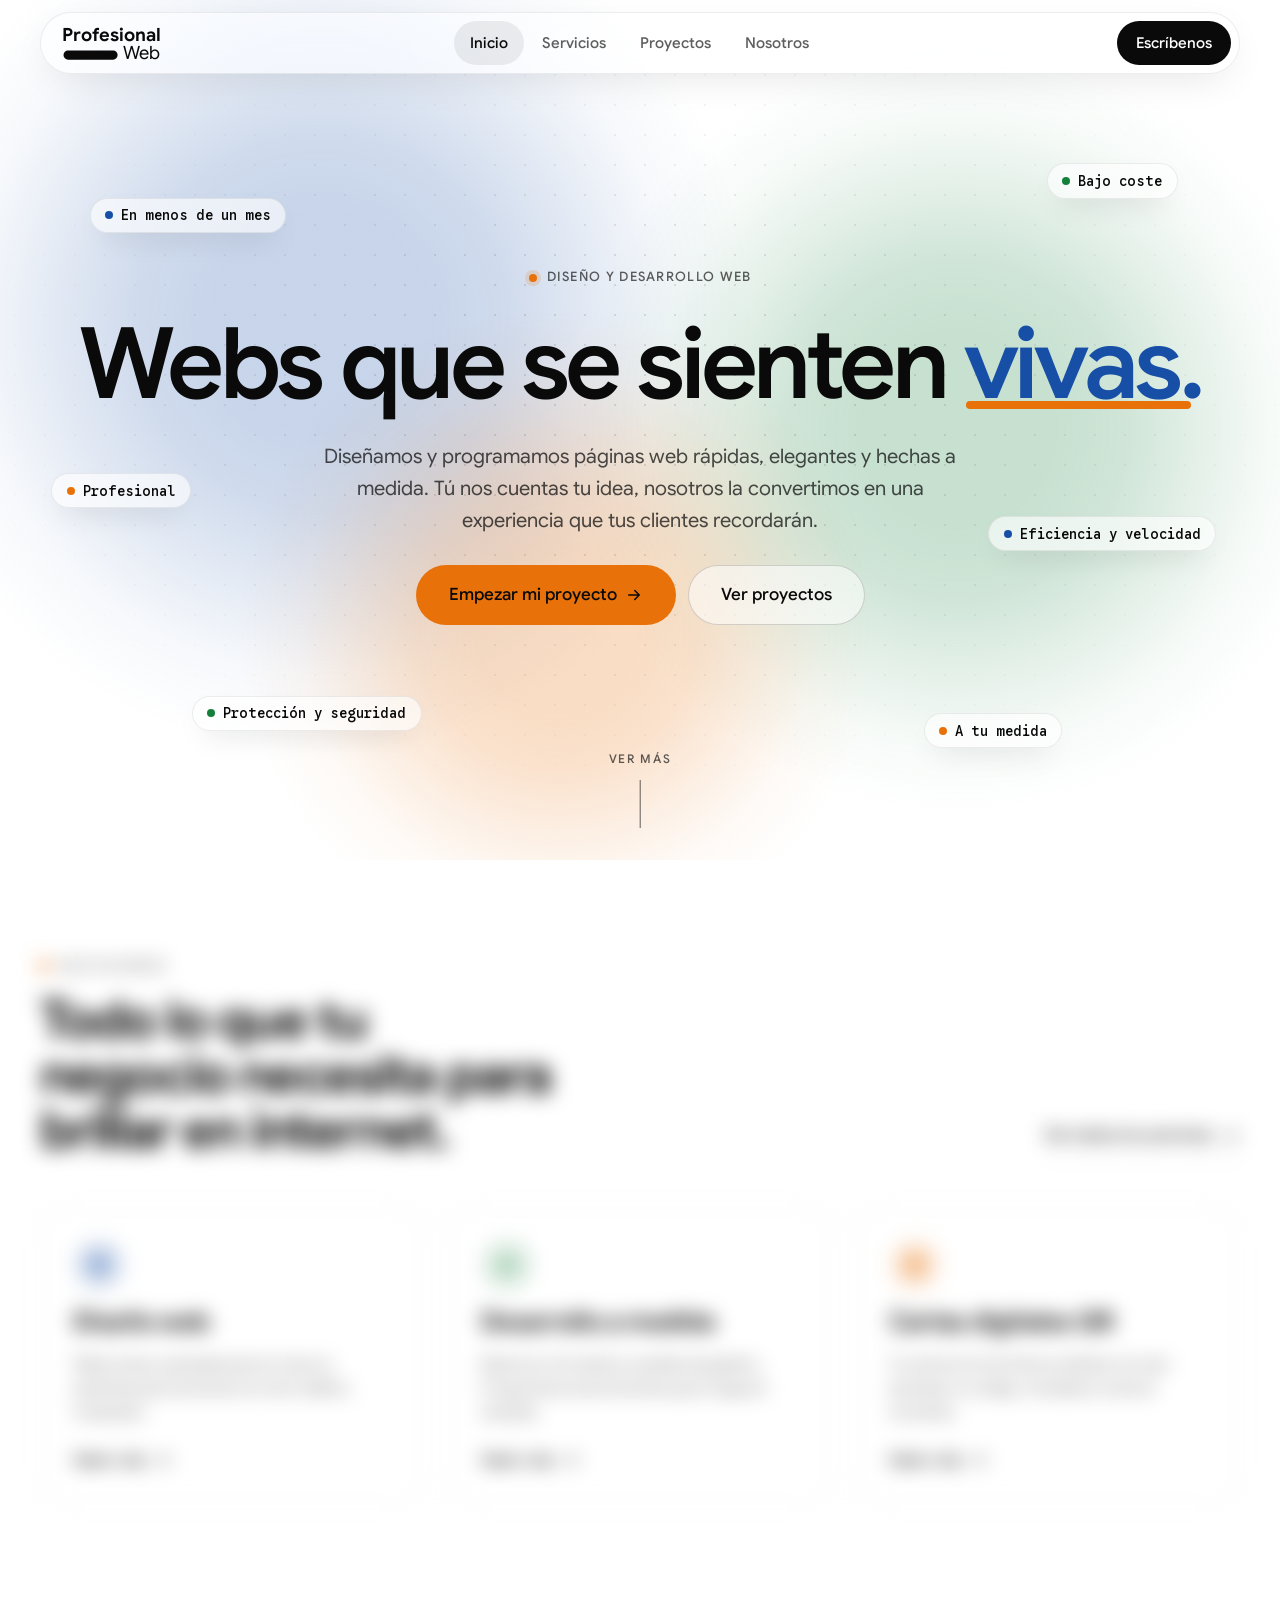
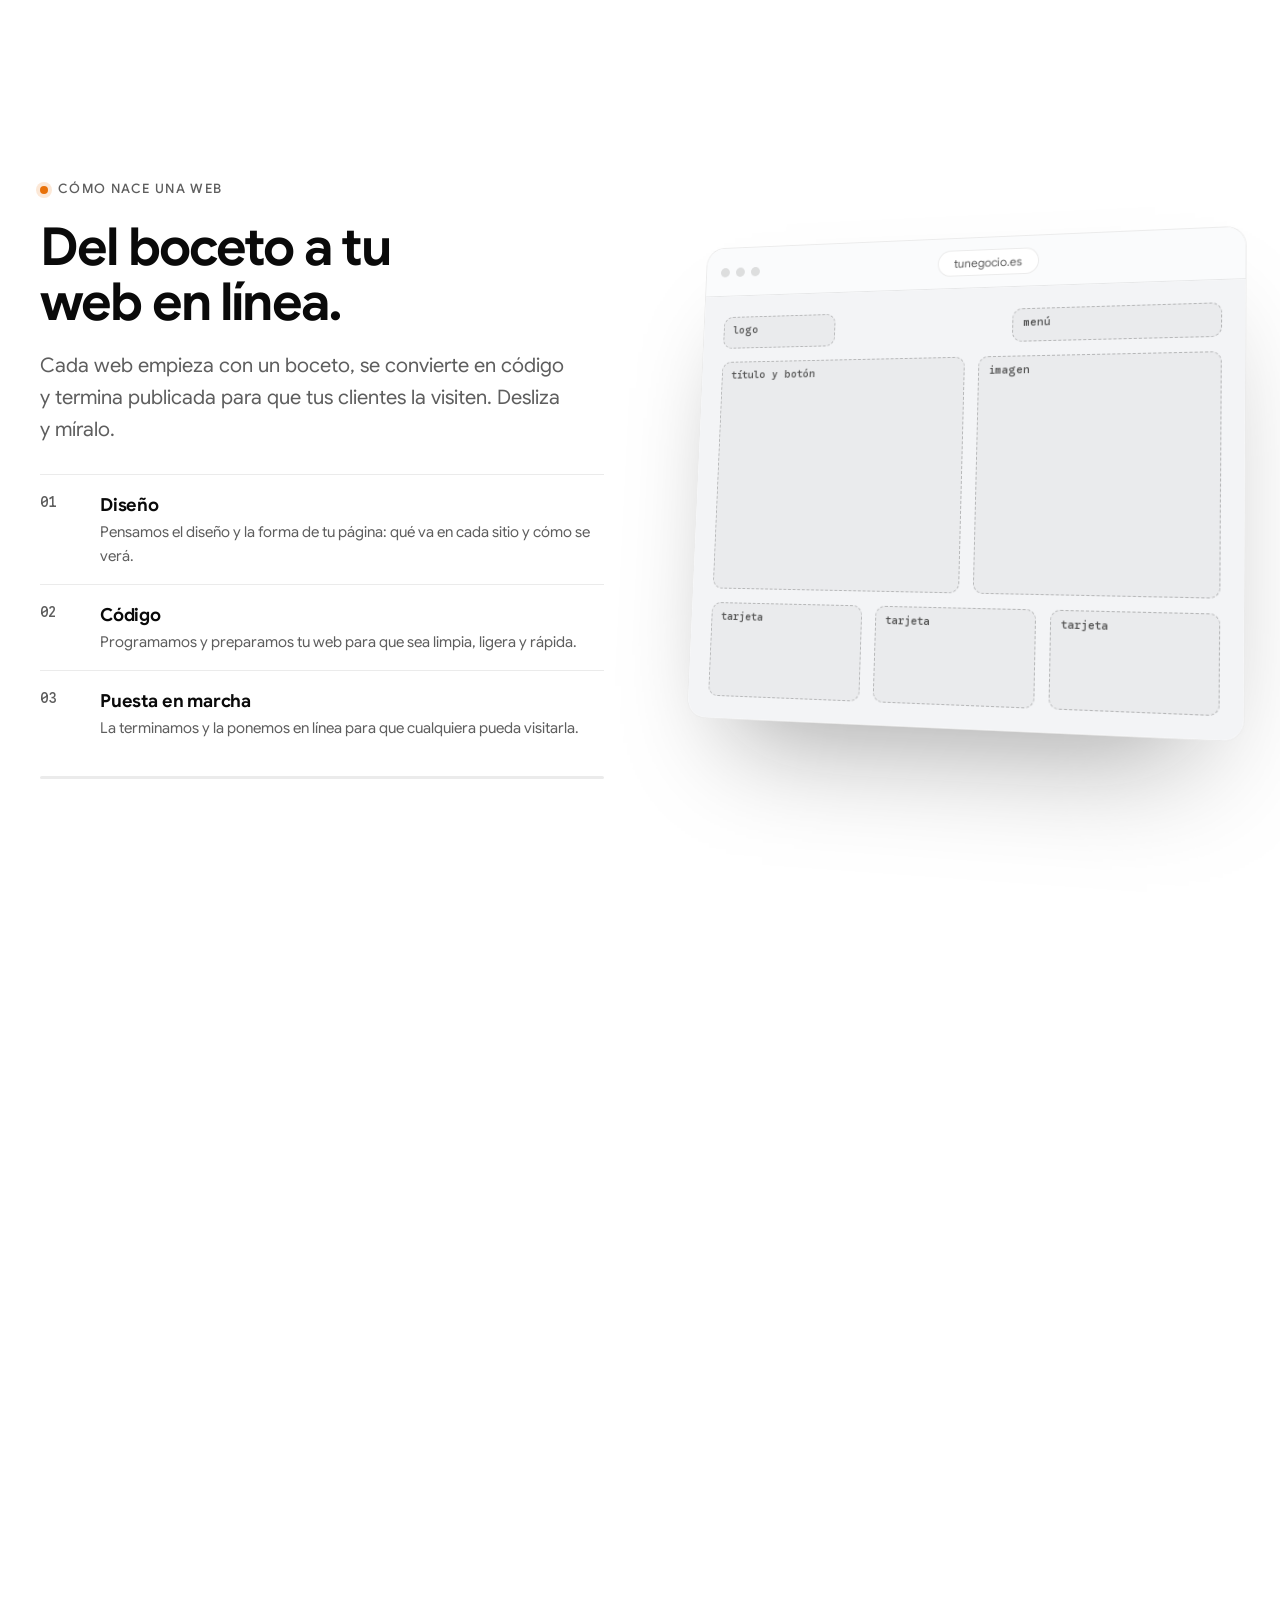
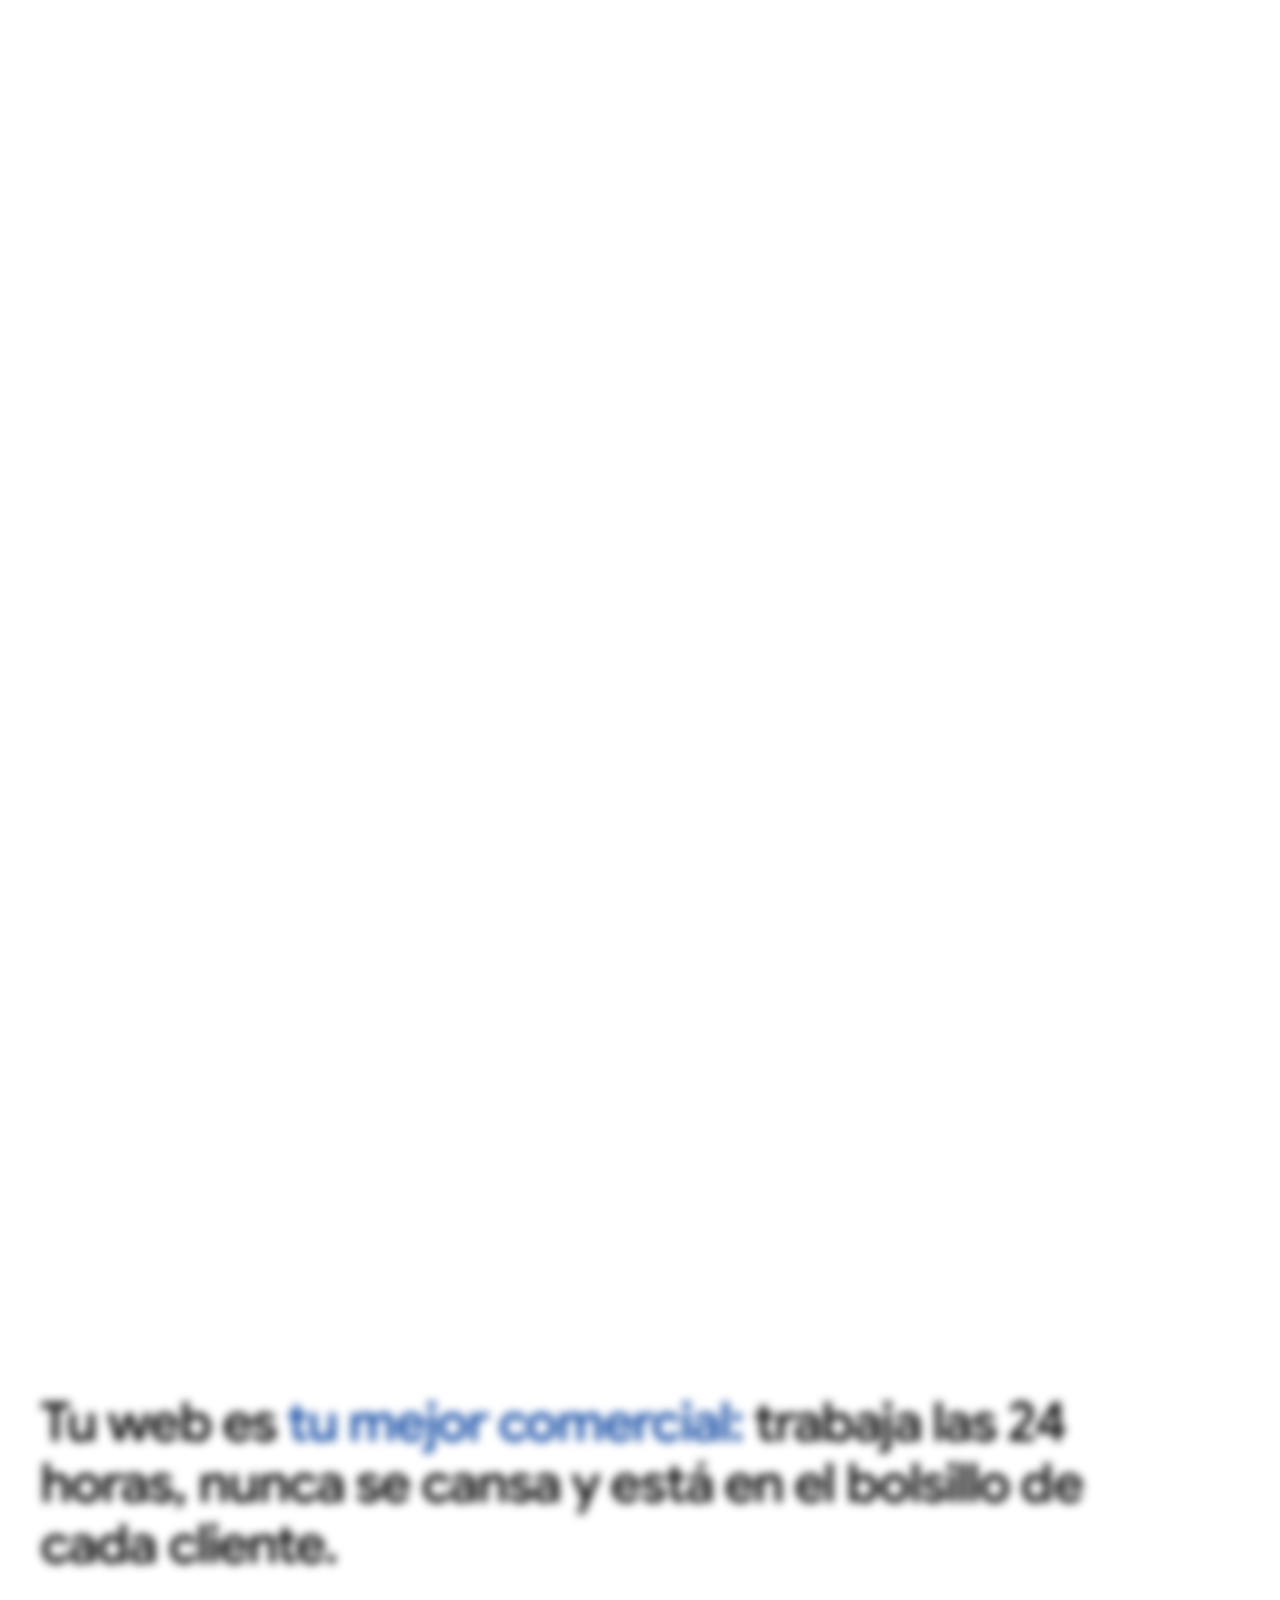
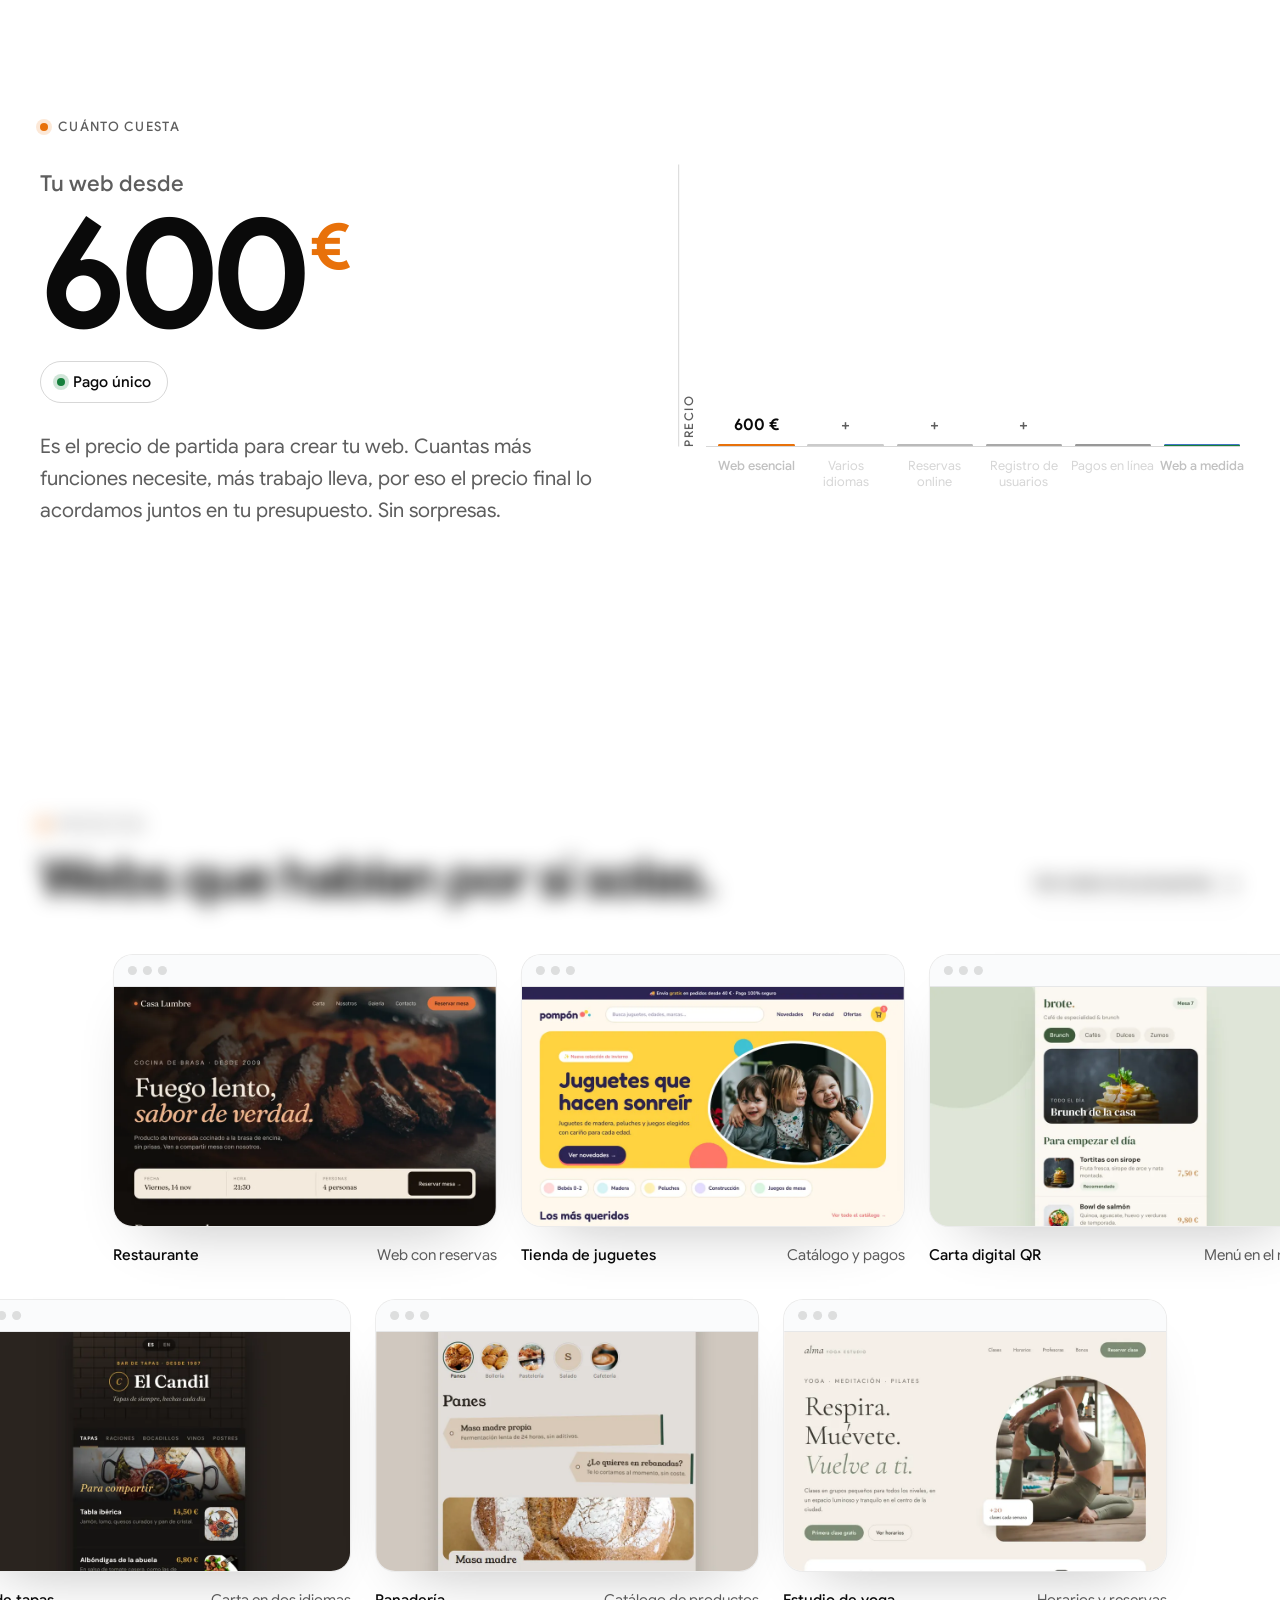
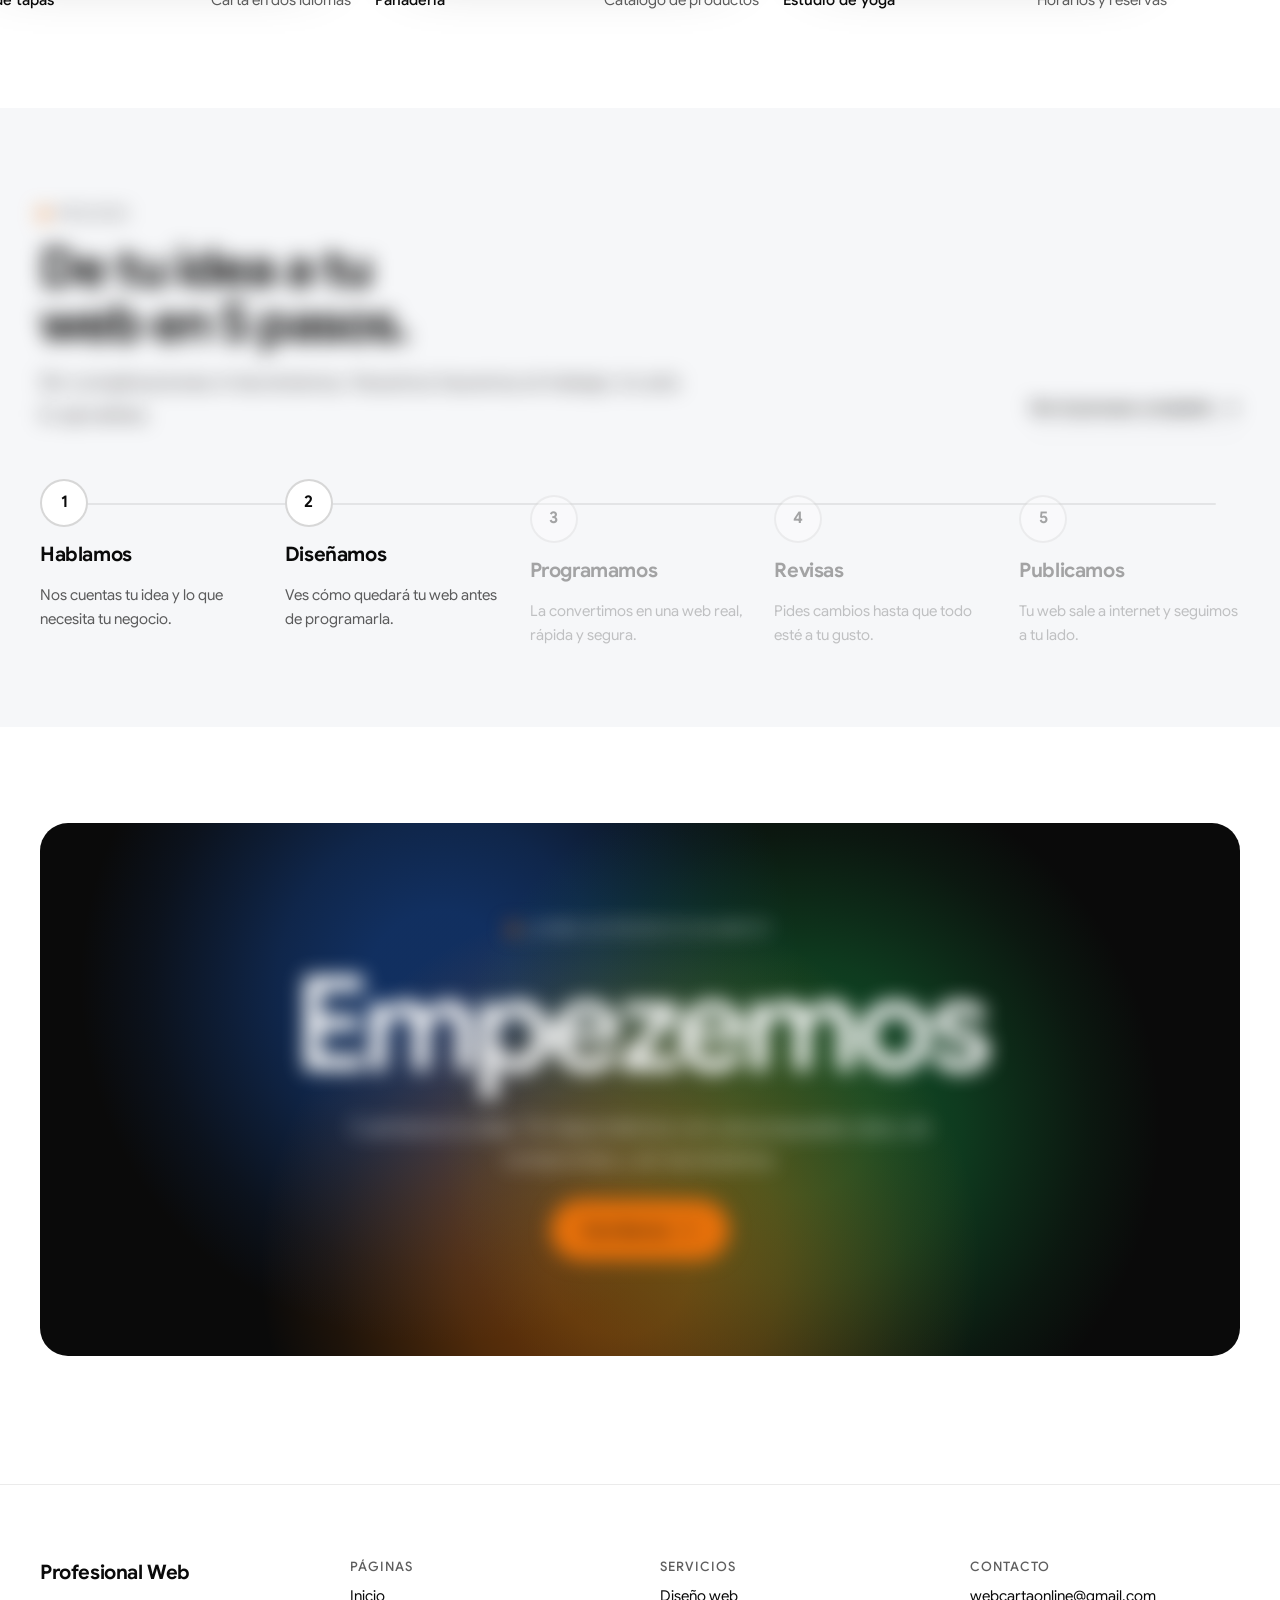
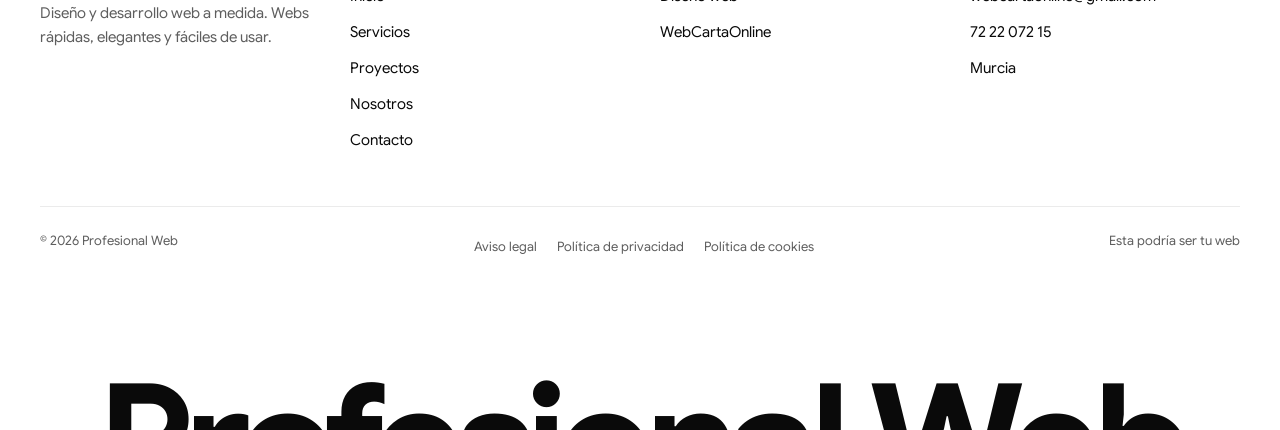
==== commit b439f5fd: "Mejoras de diseño" ====
--- a/index.html
+++ b/index.html
@@ -11,8 +11,8 @@
 <link rel="apple-touch-icon" href="assets/img/apple-touch-icon.png">
 <link rel="preload" href="assets/fonts/google-sans-latin.woff2" as="font" type="font/woff2" crossorigin>
 <script>/* La animación de entrada solo sale la primera vez por visita */try{if(sessionStorage.getItem("pw-intro"))document.documentElement.className+=" no-intro";else sessionStorage.setItem("pw-intro","1")}catch(e){}</script>
-<script src="js/componentes.js?v=1"></script>
-<link rel="stylesheet" href="css/general.css?v=1">
+<script src="js/componentes.js?v=3"></script>
+<link rel="stylesheet" href="css/general.css?v=2">
 <link rel="stylesheet" href="css/inicio.css?v=1">
 <script src="js/general.js?v=1" defer></script>
 <script src="js/inicio.js?v=1" defer></script>
--- a/css/general.css
+++ b/css/general.css
@@ -130,6 +130,52 @@
 .nav-panel a:hover{background:rgb(10 10 10 / .05)}
 .nav-panel .btn{margin-top:.5rem;justify-content:center;font-size:1rem}
 @media (max-width:900px){.nav-links,.nav-cta{display:none}.nav-burger{display:inline-flex}}
+/* ---------- Menú del móvil (igual que en webcartaonline.com) ----------
+   En la barra, un botón muestra la página en la que estás; al pulsarlo cae
+   una ventana de cristal oscuro con las páginas. Lo abre y cierra
+   js/componentes.js (alterna [hidden] y .is-open para animarlo). */
+.pw-oculto{position:absolute!important;width:1px;height:1px;padding:0;margin:-1px;overflow:hidden;clip:rect(0 0 0 0);white-space:nowrap;border:0}
+.nav-in{position:relative;z-index:2}
+.nav-toggle{display:none;flex:1 1 auto;align-items:center;gap:.5rem;min-width:0;max-width:18rem;height:2.625rem;margin-left:auto;padding:0 .4rem 0 .25rem;
+  border:0;border-radius:999px;background:#fff;color:#000;font:700 .9375rem/1 var(--font);cursor:pointer;transition:background-color .15s ease,transform .15s ease}
+.nav-toggle:hover{background:rgb(10 10 10 / .06)}
+.nav-toggle:active{transform:scale(.98)}
+.nav-current{flex:1 1 auto;min-width:0;overflow:hidden;text-align:end;text-overflow:ellipsis;white-space:nowrap}
+.nav-chevron{flex:none;display:grid;place-items:center;width:1.875rem;height:1.875rem;border-radius:999px;background:rgb(10 10 10 / .08)}
+.nav-chevron::before{content:"";width:.42rem;height:.42rem;border-right:2px solid currentColor;border-bottom:2px solid currentColor;transform:translateY(-1.5px) rotate(45deg);transition:transform .25s ease}
+.nav-toggle[aria-expanded="true"] .nav-chevron::before{transform:translateY(1.5px) rotate(225deg)}
+
+.page-menu[hidden]{display:none}
+.page-menu{position:fixed;inset:0;z-index:1;display:flex;flex-direction:column;padding:5.5rem var(--gutter) 1.5rem;pointer-events:auto}
+/* Velo: oscurece y difumina lo que queda detrás */
+.page-menu__backdrop{position:absolute;inset:0;background:rgb(10 10 10 / .42);-webkit-backdrop-filter:blur(14px) saturate(140%);backdrop-filter:blur(14px) saturate(140%);opacity:0;transition:opacity 360ms ease}
+.page-menu.is-open .page-menu__backdrop{opacity:1}
+/* Panel de cristal */
+.page-menu__panel{position:relative;display:flex;flex-direction:column;gap:.25rem;width:100%;max-width:28rem;max-height:100%;margin-left:auto;padding:.5rem;overflow-y:auto;
+  border:1px solid rgb(255 255 255 / .14);border-radius:1.25rem;background:rgb(24 24 24 / .6);-webkit-backdrop-filter:blur(28px) saturate(170%);backdrop-filter:blur(28px) saturate(170%);
+  box-shadow:inset 0 1px 0 rgb(255 255 255 / .08),0 2rem 5rem rgb(0 0 0 / .5);transform-origin:top right;opacity:0;transform:translateY(-.75rem) scale(.96);
+  transition:opacity 280ms ease,transform 460ms cubic-bezier(.2,.8,.2,1)}
+.page-menu.is-open .page-menu__panel{opacity:1;transform:none}
+.page-menu__eyebrow{margin:0;padding:.5rem .75rem .25rem;color:rgb(255 255 255 / .45);font-size:.8125rem;font-weight:500;letter-spacing:.08em;text-transform:uppercase}
+/* Enlaces: entran escalonados */
+.page-menu__list{display:flex;flex-direction:column;gap:2px;margin:0;padding:0;list-style:none}
+.page-menu__list>li{opacity:0;transform:translateY(.5rem);transition:opacity 260ms ease,transform 360ms cubic-bezier(.2,.8,.2,1)}
+.page-menu.is-open .page-menu__list>li{opacity:1;transform:none;transition-delay:calc(90ms + var(--i,0) * 40ms)}
+.page-menu__link{display:grid;grid-template-columns:minmax(0,1fr) auto;align-items:center;gap:.5rem;min-height:3.25rem;padding:.5rem .75rem;border-radius:.875rem;
+  color:rgb(255 255 255 / .82);font-size:clamp(1.0625rem,1rem + .4vw,1.25rem);font-weight:500;text-decoration:none;transition:background-color .15s ease,color .15s ease}
+.page-menu__link:hover{background:rgb(255 255 255 / .07);color:#fff}
+.page-menu__arrow{width:.5rem;height:.5rem;margin-right:.35rem;border-right:2px solid currentColor;border-bottom:2px solid currentColor;color:rgb(255 255 255 / .45);transform:rotate(-45deg);transition:transform .25s ease,color .15s ease}
+.page-menu__link:hover .page-menu__arrow{color:#fff;transform:translateX(3px) rotate(-45deg)}
+/* Página actual: fondo blanco (sin punto naranja) */
+.page-menu__link[aria-current="page"]{background:#fff;color:#0a0a0a;font-weight:700}
+.page-menu__link[aria-current="page"] .page-menu__arrow{display:none}
+.page-menu__link[aria-current="page"]:hover{color:#0a0a0a}
+/* Mientras está abierta, la página de detrás no se mueve */
+body.pw-locked{overflow:hidden}
+@media (prefers-reduced-motion:reduce){.page-menu__panel,.page-menu__list>li{transform:none}}
+@media (max-width:900px){.nav-toggle{display:flex}.nav-burger{display:none!important}}
+@media (min-width:901px){.page-menu{display:none}}
+
 
 /* ---------- Orbes de color desenfocados ---------- */
 .orbs{position:absolute;inset:0;z-index:0;pointer-events:none}
